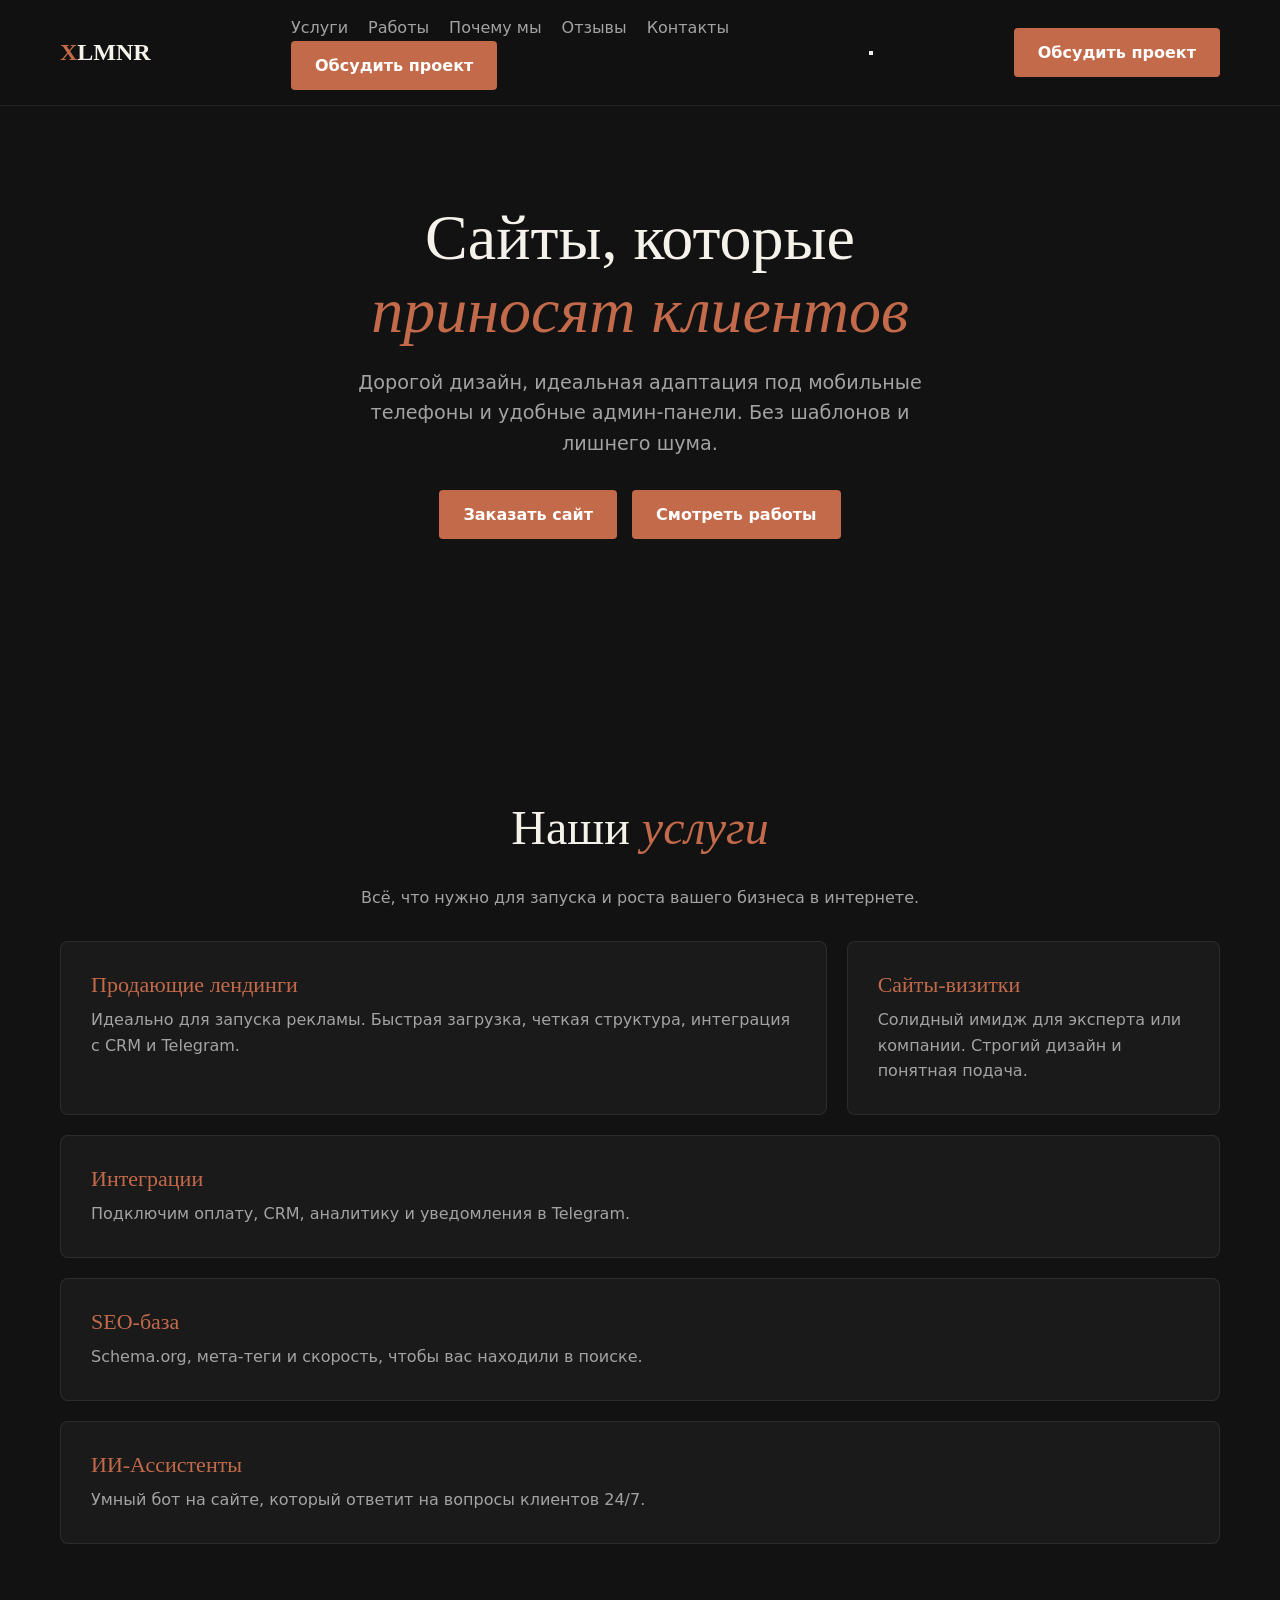
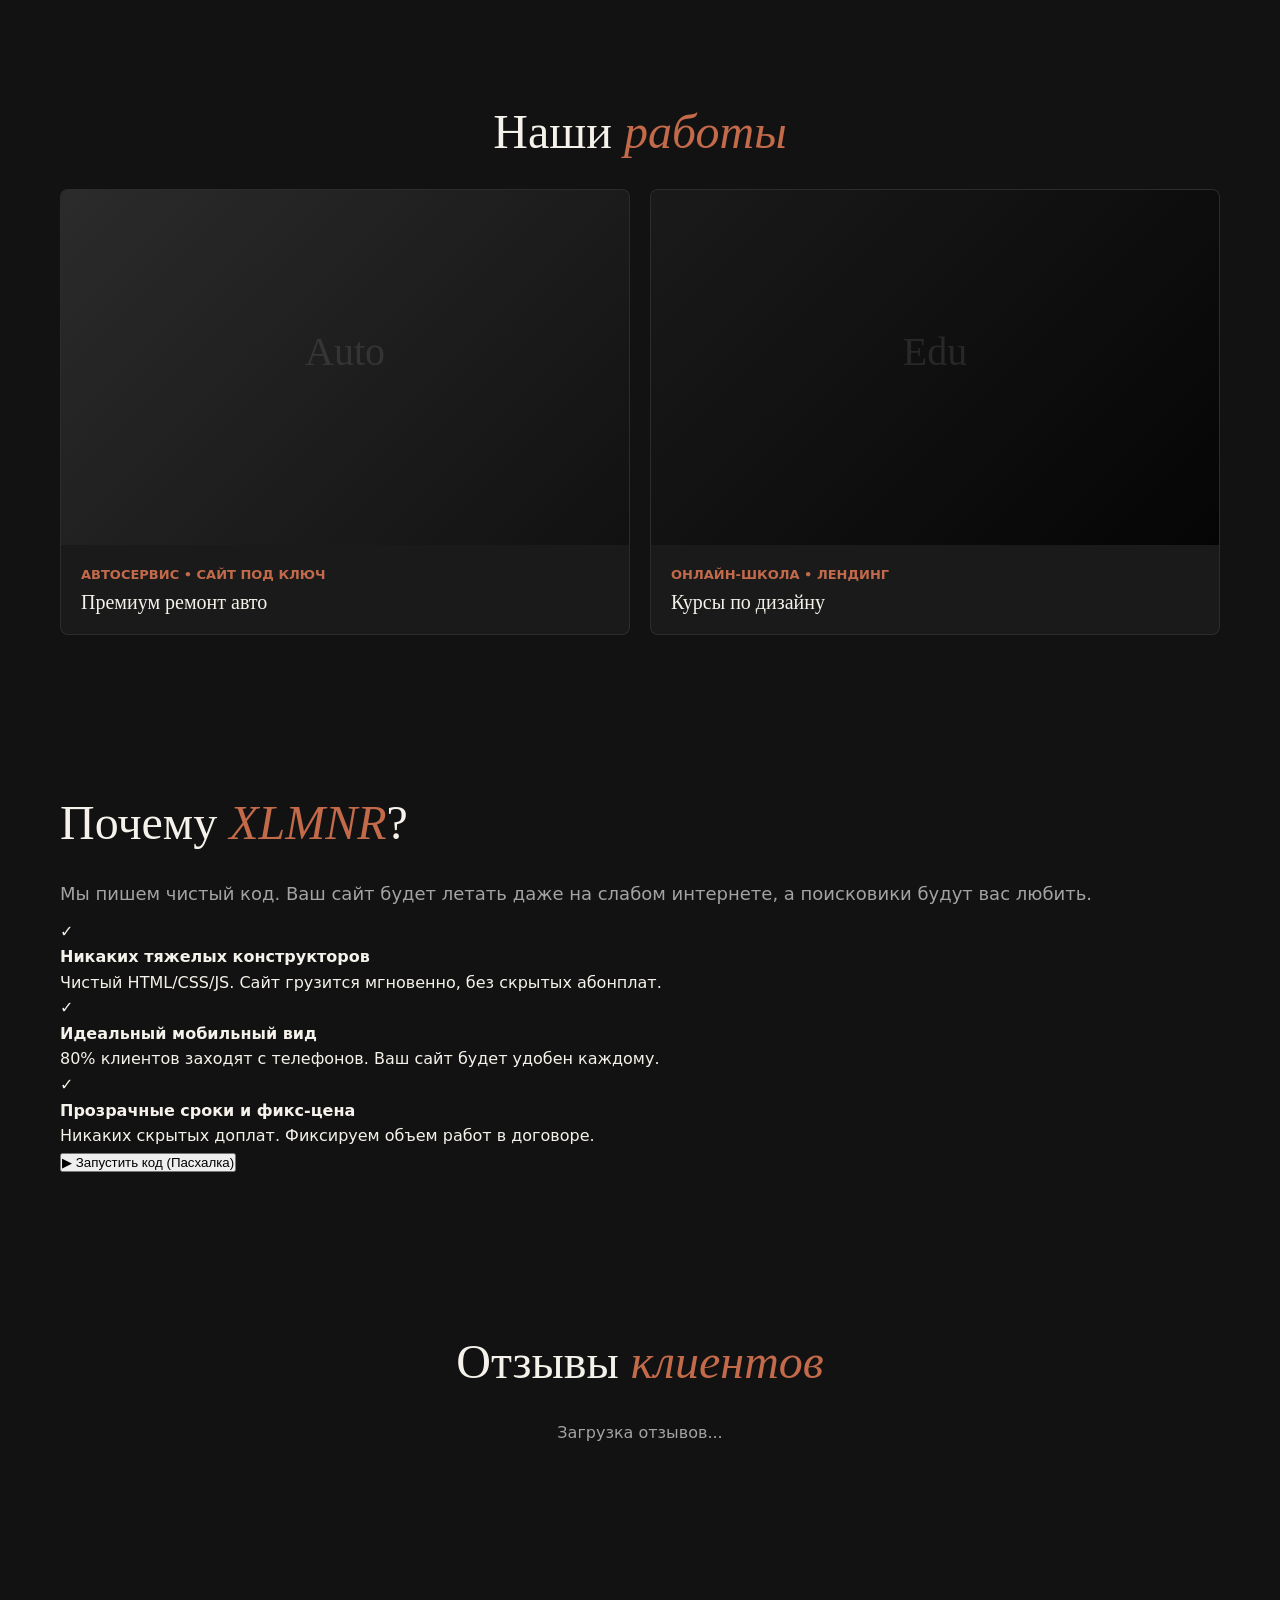
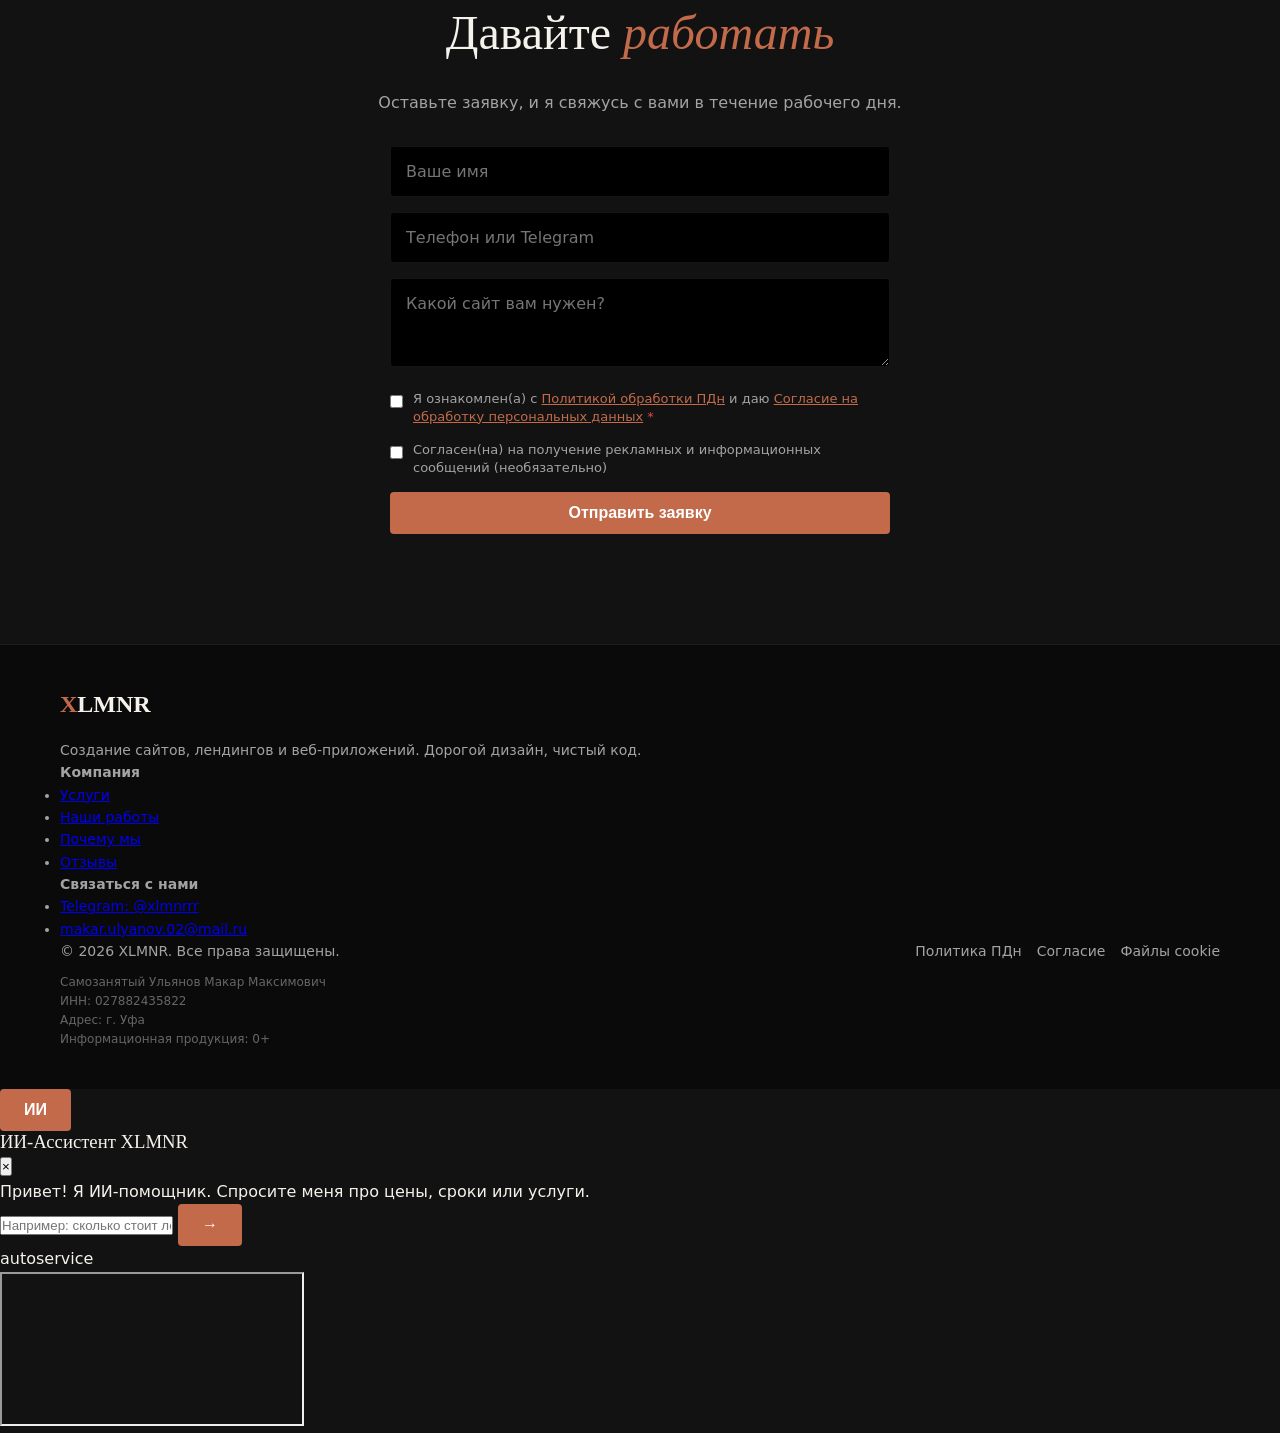
==== index.html @ 4bed979f "Update index.html" ====
<!DOCTYPE html>
<html lang="ru">
<head>
  <meta charset="UTF-8">
  <meta name="viewport" content="width=device-width, initial-scale=1.0, viewport-fit=cover">
  <meta name="theme-color" content="#121212">
  <meta name="description" content="XLMNR — создание сайтов и лендингов, которые приносят клиентов. Дорогой дизайн, быстрая загрузка.">
  <title>XLMNR | Сайты, которые приносят клиентов</title>
  <link rel="stylesheet" href="assets/css/styles.css">
</head>
<body>

<header class="header" id="mainHeader">
  <div class="container header-inner">
    <a href="#" class="logo" id="logoLink"><span>X</span>LMNR</a>
    <div class="nav-panel" id="siteNav">
      <nav class="nav">
        <a href="#services">Услуги</a>
        <a href="#portfolio">Работы</a>
        <a href="#benefits">Почему мы</a>
        <a href="#reviews">Отзывы</a>
        <a href="#contact">Контакты</a>
      </nav>
      <a href="#contact" class="btn nav-cta">Обсудить проект</a>
    </div>
    <button class="nav-toggle" id="navToggle" type="button" aria-label="Открыть меню" aria-expanded="false" aria-controls="siteNav">
      <span></span><span></span><span></span>
    </button>
    <a href="#contact" class="btn header-cta">Обсудить проект</a>
  </div>
</header>

<section class="hero code-bg-section" id="home">
  <div class="css-code-bg" aria-hidden="true"></div>
  <div class="container reveal">
    <h1>Сайты, которые <br><span style="color: var(--accent); font-style: italic;">приносят клиентов</span></h1>
    <p>Дорогой дизайн, идеальная адаптация под мобильные телефоны и удобные админ-панели. Без шаблонов и лишнего шума.</p>
    <div class="hero-actions">
      <a href="#contact" class="btn">Заказать сайт</a>
      <a href="#portfolio" class="btn btn-outline">Смотреть работы</a>
    </div>
  </div>
</section>

<section id="services">
  <div class="container">
    <h2 class="reveal">Наши <span>услуги</span></h2>
    <p class="section-subtitle reveal">Всё, что нужно для запуска и роста вашего бизнеса в интернете.</p>
    <div class="bento">
      <div class="bento-item wide reveal">
        <h3>Продающие лендинги</h3>
        <p>Идеально для запуска рекламы. Быстрая загрузка, четкая структура, интеграция с CRM и Telegram.</p>
      </div>
      <div class="bento-item narrow reveal">
        <h3>Сайты-визитки</h3>
        <p>Солидный имидж для эксперта или компании. Строгий дизайн и понятная подача.</p>
      </div>
      <div class="bento-item third reveal">
        <h3>Интеграции</h3>
        <p>Подключим оплату, CRM, аналитику и уведомления в Telegram.</p>
      </div>
      <div class="bento-item third reveal">
        <h3>SEO-база</h3>
        <p>Schema.org, мета-теги и скорость, чтобы вас находили в поиске.</p>
      </div>
      <div class="bento-item third reveal">
        <h3>ИИ-Ассистенты</h3>
        <p>Умный бот на сайте, который ответит на вопросы клиентов 24/7.</p>
      </div>
    </div>
  </div>
</section>

<section id="portfolio" class="code-bg-section">
  <div class="css-code-bg" aria-hidden="true"></div>
  <div class="container">
    <h2 class="reveal">Наши <span>работы</span></h2>
    <div class="portfolio-grid">
      <div class="portfolio-item reveal" onclick="openBrowser('autoservice/avtoazbuka.html', 'avtoservice')">
        <div class="portfolio-img" style="background: linear-gradient(135deg, #2b2b2b, #111);">
          <h2 style="color: rgba(255,255,255,0.1); font-size: 40px; font-family: var(--font-display);">Auto</h2>
        </div>
        <div class="portfolio-info">
          <p>Автосервис • Сайт под ключ</p>
          <h3>Премиум ремонт авто</h3>
        </div>
      </div>
      <div class="portfolio-item reveal" onclick="alert('Скоро здесь будет новый кейс')">
        <div class="portfolio-img" style="background: linear-gradient(135deg, #1a1a1a, #050505);">
           <h2 style="color: rgba(255,255,255,0.1); font-size: 40px; font-family: var(--font-display);">Edu</h2>
        </div>
        <div class="portfolio-info">
          <p>Онлайн-школа • Лендинг</p>
          <h3>Курсы по дизайну</h3>
        </div>
      </div>
    </div>
  </div>
</section>

<section id="benefits">
  <div class="container features-layout">
    <div class="reveal">
      <h2 style="text-align: left;">Почему <span>XLMNR</span>?</h2>
      <p style="color: var(--text-muted); font-size: 18px; margin-bottom: 10px;">
        Мы пишем чистый код. Ваш сайт будет летать даже на слабом интернете, а поисковики будут вас любить.
      </p>
      <div class="feature-list">
        <div class="feature-item reveal">
          <div class="feature-icon">✓</div>
          <div class="feature-text">
            <h4>Никаких тяжелых конструкторов</h4>
            <p>Чистый HTML/CSS/JS. Сайт грузится мгновенно, без скрытых абонплат.</p>
          </div>
        </div>
        <div class="feature-item reveal">
          <div class="feature-icon">✓</div>
          <div class="feature-text">
            <h4>Идеальный мобильный вид</h4>
            <p>80% клиентов заходят с телефонов. Ваш сайт будет удобен каждому.</p>
          </div>
        </div>
        <div class="feature-item reveal">
          <div class="feature-icon">✓</div>
          <div class="feature-text">
            <h4>Прозрачные сроки и фикс-цена</h4>
            <p>Никаких скрытых доплат. Фиксируем объем работ в договоре.</p>
          </div>
        </div>
      </div>
    </div>
    <div class="reveal">
      <div class="terminal-wrapper">
        <div class="terminal-header"><span></span><span></span><span></span></div>
        <div class="terminal-body" id="terminalBody"></div>
      </div>
      <button class="btn-run" id="btnRunCode">▶ Запустить код (Пасхалка)</button>
    </div>
  </div>
</section>

<section id="reviews" class="code-bg-section">
  <div class="css-code-bg" aria-hidden="true"></div>
  <div class="container">
    <h2 class="reveal">Отзывы <span>клиентов</span></h2>
    <div class="reviews-grid" id="reviewsContainer">
      <p style="text-align:center; width:100%; color:var(--text-muted);">Загрузка отзывов...</p>
    </div>
    <!-- Отзывы скрыты, так как нет сервера для их хранения по 152-ФЗ. Показываем заглушку -->
  </div>
</section>

<section id="contact">
  <div class="container">
    <h2 class="reveal">Давайте <span>работать</span></h2>
    <p class="section-subtitle reveal">Оставьте заявку, и я свяжусь с вами в течение рабочего дня.</p>
    <form class="contact-form reveal" id="contactForm">
      <div class="form-group"><input type="text" id="clientName" placeholder="Ваше имя" required maxlength="80"></div>
      <div class="form-group"><input type="tel" id="clientPhone" placeholder="Телефон или Telegram" required maxlength="40"></div>
      <div class="form-group"><textarea id="clientMessage" placeholder="Какой сайт вам нужен?" rows="3"></textarea></div>

      <input type="text" id="website" style="display:none" tabindex="-1" autocomplete="off">

      <div class="consent-group">
        <input type="checkbox" id="consentPd" required>
        <label for="consentPd">
          Я ознакомлен(а) с <a href="privacy/index.html" target="_blank" rel="noopener noreferrer">Политикой обработки ПДн</a> и даю <a href="consent/index.html" target="_blank" rel="noopener noreferrer">Согласие на обработку персональных данных</a> <span style="color:#ef4444">*</span>
        </label>
      </div>

      <div class="consent-group">
        <input type="checkbox" id="consentMarketing">
        <label for="consentMarketing">
          Согласен(на) на получение рекламных и информационных сообщений (необязательно)
        </label>
      </div>

      <button type="submit" class="btn" id="submitBtn" style="width: 100%;">Отправить заявку</button>
      <div id="formStatus" style="text-align: center; margin-top: 15px; font-weight: 600;"></div>
    </form>
  </div>
</section>

<footer class="footer">
  <div class="container">
    <div class="footer-grid">
      <div class="footer-col">
        <a href="#" class="logo" style="margin-bottom: 15px; display: inline-block;"><span>X</span>LMNR</a>
        <p>Создание сайтов, лендингов и веб-приложений. Дорогой дизайн, чистый код.</p>
      </div>
      <div class="footer-col">
        <h4>Компания</h4>
        <ul class="footer-links">
          <li><a href="#services">Услуги</a></li>
          <li><a href="#portfolio">Наши работы</a></li>
          <li><a href="#benefits">Почему мы</a></li>
          <li><a href="#reviews">Отзывы</a></li>
        </ul>
      </div>
      <div class="footer-col">
        <h4>Связаться с нами</h4>
        <ul class="footer-links">
          <li><a href="https://t.me/xlmnrrr" target="_blank" rel="noopener noreferrer">Telegram: @xlmnrrr</a></li>
          <li><a href="mailto:makar.ulyanov.02@mail.ru">makar.ulyanov.02@mail.ru</a></li>
        </ul>
      </div>
    </div>

    <div class="footer-bottom">
      <div class="footer-bottom-left">
        <p>© 2026 XLMNR. Все права защищены.</p>
        <div class="footer-requisites">
          Самозанятый Ульянов Макар Максимович<br>
          ИНН: 027882435822<br>
          Адрес: г. Уфа<br>
          Информационная продукция: 0+
        </div>
      </div>
      <div class="footer-bottom-center">
        <a href="privacy/index.html" target="_blank" rel="noopener noreferrer">Политика ПДн</a>
        <a href="consent/index.html" target="_blank" rel="noopener noreferrer">Согласие</a>
        <a href="cookie/index.html" target="_blank" rel="noopener noreferrer">Файлы cookie</a>
      </div>
    </div>
  </div>
</footer>

<button class="btn ai-fab" type="button" id="aiFab" aria-label="Открыть ИИ-ассистента">ИИ</button>

<div class="ai-modal" id="aiModal">
  <div class="ai-window">
    <div class="ai-header">
      <h3>ИИ-Ассистент XLMNR</h3>
      <button class="ai-close" onclick="document.getElementById('aiModal').classList.remove('open')">×</button>
    </div>
    <div class="ai-chat" id="aiChat">
      <div class="msg bot">Привет! Я ИИ-помощник. Спросите меня про цены, сроки или услуги.</div>
    </div>
    <div class="ai-input-area">
      <input type="text" id="aiInput" placeholder="Например: сколько стоит лендинг?" onkeypress="if(event.key === 'Enter') sendAiMessage()">
      <button class="btn" onclick="sendAiMessage()">→</button>
    </div>
  </div>
</div>

<div class="modal-overlay" id="browserModal">
  <div class="browser-window">
    <div class="browser-header">
      <div class="browser-dots">
        <span onclick="closeBrowser()"></span>
        <span></span>
        <span></span>
      </div>
      <div class="browser-address" id="browserUrl">autoservice</div>
    </div>
    <div class="browser-body">
      <iframe class="browser-iframe" id="browserIframe" title="Демонстрация сайта" src="about:blank"></iframe>
    </div>
  </div>
</div>

<script src="assets/js/app.js"></script>
</body>
</html>
---- assets/css/styles.css ----
/* ============================================
   XLMNR — стили сайта
   ============================================ */
:root {
  --bg: #121212;
  --surface: #1a1a1a;
  --text: #f5f2eb;
  --text-muted: #a3a3a3;
  --accent: #c26a4a;
  --border: rgba(255,255,255,0.08);
  --font-body: system-ui, -apple-system, "Segoe UI", Roboto, sans-serif;
  --font-display: Georgia, "Times New Roman", serif;
}
* { margin: 0; padding: 0; box-sizing: border-box; }
html { scroll-behavior: smooth; }
body { font-family: var(--font-body); background: var(--bg); color: var(--text); line-height: 1.6; }
img { max-width: 100%; height: auto; }
h1, h2, h3 { font-family: var(--font-display); font-weight: 400; line-height: 1.15; }
h1 { font-size: clamp(2rem, 6vw, 4rem); margin-bottom: 20px; }
h2 { font-size: clamp(1.7rem, 5vw, 3rem); margin-bottom: 30px; text-align: center; }
h2 span { font-style: italic; color: var(--accent); }
.container { width: 100%; max-width: 1200px; margin: 0 auto; padding: 0 20px; }
section { padding: 80px 0; }

/* ШАПКА */
.header { position: fixed; top: 0; left: 0; width: 100%; z-index: 100; background: rgba(18, 18, 18, 0.95); border-bottom: 1px solid var(--border); padding: 15px 0; }
.header-inner { display: flex; align-items: center; justify-content: space-between; }
.logo { font-family: var(--font-display); font-size: 24px; font-weight: 700; color: var(--text); text-decoration: none; }
.logo span { color: var(--accent); }
.nav { display: flex; gap: 20px; }
.nav a { color: var(--text-muted); text-decoration: none; }
.nav a:hover { color: var(--text); }
.btn { display: inline-flex; align-items: center; justify-content: center; background: var(--accent); color: #fff; padding: 12px 24px; border-radius: 4px; font-size: 16px; font-weight: 600; text-decoration: none; border: none; cursor: pointer; transition: background 0.3s; }
.btn:hover { background: #a65539; }

/* ГЛАВНЫЙ ЭКРАН */
.hero { min-height: 80vh; display: flex; align-items: center; text-align: center; padding-top: 100px; }
.hero p { font-size: 1.2rem; color: var(--text-muted); margin-bottom: 30px; max-width: 600px; margin-inline: auto; }
.hero-actions { display: flex; gap: 15px; justify-content: center; }

/* УСЛУГИ */
.bento { display: grid; grid-template-columns: repeat(12, 1fr); gap: 20px; }
.bento-item { background: var(--surface); padding: 30px; border-radius: 8px; border: 1px solid var(--border); grid-column: span 12; }
.bento-item h3 { font-size: 22px; margin-bottom: 10px; color: var(--accent); }
.bento-item p { color: var(--text-muted); }
@media (min-width: 768px) { .bento-item.wide { grid-column: span 8; } .bento-item.narrow { grid-column: span 4; } }

/* ПОРТФОЛИО */
.portfolio-grid { display: grid; grid-template-columns: repeat(auto-fit, minmax(280px, 1fr)); gap: 20px; }
.portfolio-item { display: block; text-decoration: none; color: inherit; border-radius: 8px; overflow: hidden; border: 1px solid var(--border); background: var(--surface); transition: transform 0.3s; }
.portfolio-item:hover { transform: translateY(-5px); }
.portfolio-img { aspect-ratio: 16/10; display: flex; align-items: center; justify-content: center; }
.portfolio-info { padding: 20px; }
.portfolio-info p { color: var(--accent); font-size: 13px; font-weight: 600; text-transform: uppercase; margin-bottom: 5px; }
.portfolio-info h3 { font-size: 20px; }

/* ФОРМА */
.section-subtitle { text-align: center; color: var(--text-muted); margin-bottom: 30px; }
.contact-form { max-width: 500px; margin: 0 auto; display: flex; flex-direction: column; gap: 15px; }
.form-group input, .form-group textarea { width: 100%; padding: 15px; background: #000; border: 1px solid var(--border); border-radius: 4px; color: var(--text); font-family: inherit; font-size: 16px; }
.form-group input:focus, .form-group textarea:focus { outline: none; border-color: var(--accent); }
.consent-group { display: flex; gap: 10px; align-items: flex-start; }
.consent-group input { margin-top: 5px; }
.consent-group label { font-size: 13px; color: var(--text-muted); line-height: 1.4; }
.consent-group a { color: var(--accent); }

/* ПОДВАЛ */
.footer { padding: 40px 0; background: #0a0a0a; color: var(--text-muted); font-size: 14px; border-top: 1px solid var(--border); }
.footer-bottom { display: flex; flex-direction: column; gap: 20px; text-align: center; }
@media (min-width: 768px) { .footer-bottom { flex-direction: row; justify-content: space-between; text-align: left; } }
.footer-requisites { font-size: 12px; color: #666; margin-top: 10px; }
.footer-bottom-center { display: flex; gap: 15px; justify-content: center; }
.footer-bottom-center a { color: var(--text-muted); text-decoration: none; }
.footer-bottom-center a:hover { color: var(--accent); }

/* ЮРИДИЧЕСКИЕ СТРАНИЦЫ */
.legal { max-width: 800px; margin: 100px auto; padding: 0 20px; }
.legal h1 { font-size: 28px; margin-bottom: 20px; }
.legal h2 { font-size: 20px; margin: 30px 0 10px; text-align: left; }
.legal p, .legal li { color: #d0d0d0; margin-bottom: 10px; }
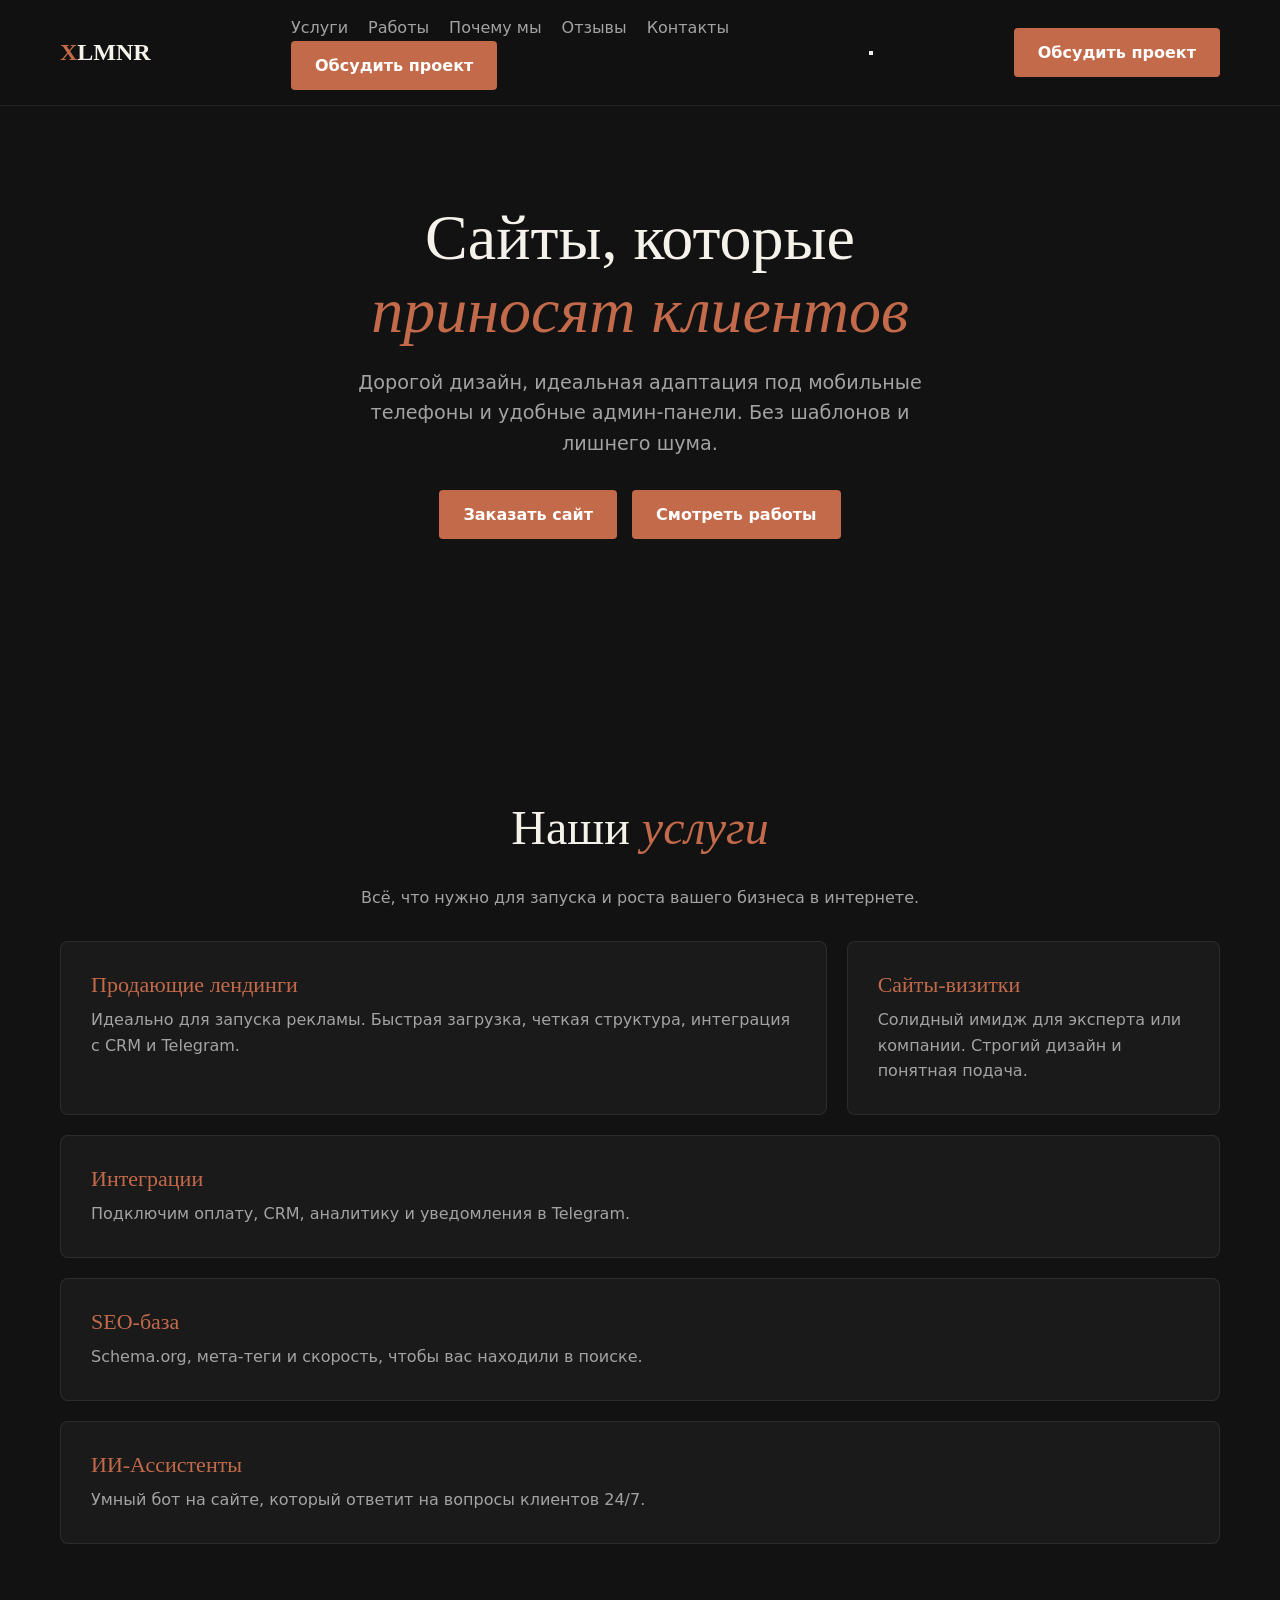
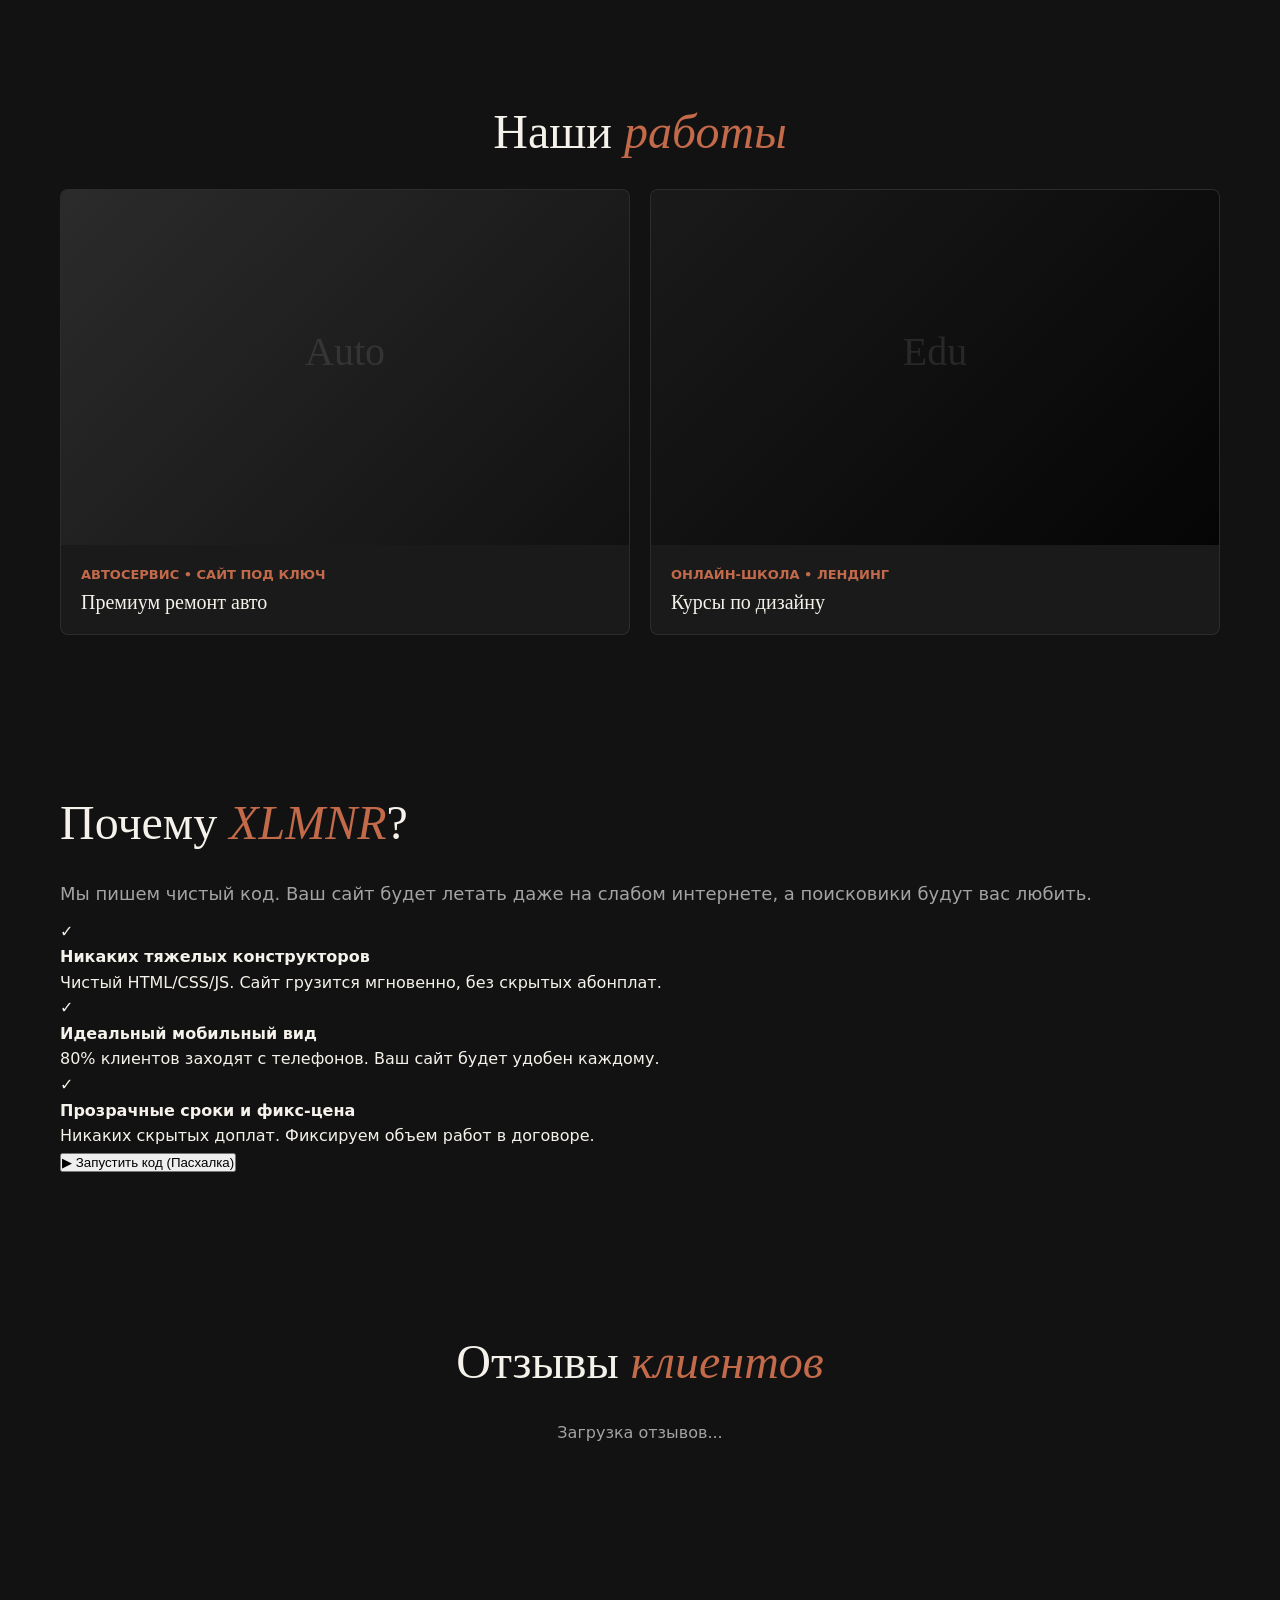
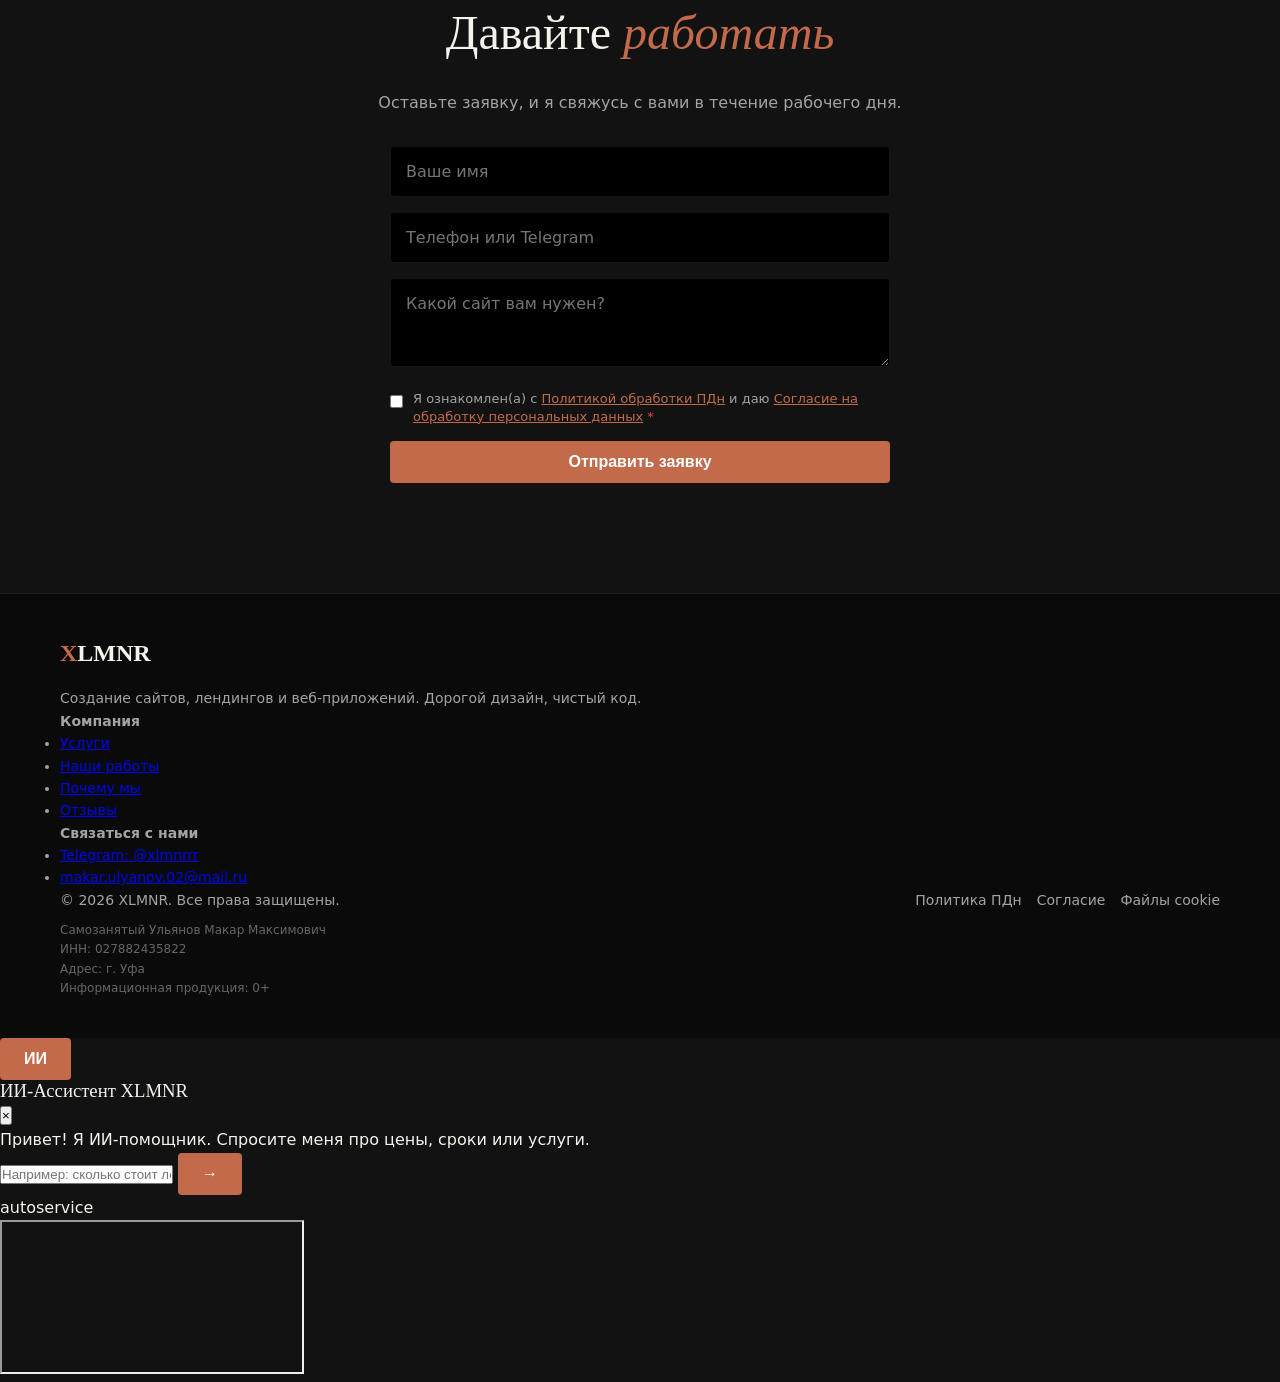
==== commit 0bc64014: "Update index.html" ====
--- a/index.html
+++ b/index.html
@@ -146,7 +146,6 @@
     <div class="reviews-grid" id="reviewsContainer">
       <p style="text-align:center; width:100%; color:var(--text-muted);">Загрузка отзывов...</p>
     </div>
-    <!-- Отзывы скрыты, так как нет сервера для их хранения по 152-ФЗ. Показываем заглушку -->
   </div>
 </section>
 
@@ -158,23 +157,13 @@
       <div class="form-group"><input type="text" id="clientName" placeholder="Ваше имя" required maxlength="80"></div>
       <div class="form-group"><input type="tel" id="clientPhone" placeholder="Телефон или Telegram" required maxlength="40"></div>
       <div class="form-group"><textarea id="clientMessage" placeholder="Какой сайт вам нужен?" rows="3"></textarea></div>
-
       <input type="text" id="website" style="display:none" tabindex="-1" autocomplete="off">
-
       <div class="consent-group">
         <input type="checkbox" id="consentPd" required>
         <label for="consentPd">
           Я ознакомлен(а) с <a href="privacy/index.html" target="_blank" rel="noopener noreferrer">Политикой обработки ПДн</a> и даю <a href="consent/index.html" target="_blank" rel="noopener noreferrer">Согласие на обработку персональных данных</a> <span style="color:#ef4444">*</span>
         </label>
       </div>
-
-      <div class="consent-group">
-        <input type="checkbox" id="consentMarketing">
-        <label for="consentMarketing">
-          Согласен(на) на получение рекламных и информационных сообщений (необязательно)
-        </label>
-      </div>
-
       <button type="submit" class="btn" id="submitBtn" style="width: 100%;">Отправить заявку</button>
       <div id="formStatus" style="text-align: center; margin-top: 15px; font-weight: 600;"></div>
     </form>
@@ -205,7 +194,6 @@
         </ul>
       </div>
     </div>
-
     <div class="footer-bottom">
       <div class="footer-bottom-left">
         <p>© 2026 XLMNR. Все права защищены.</p>
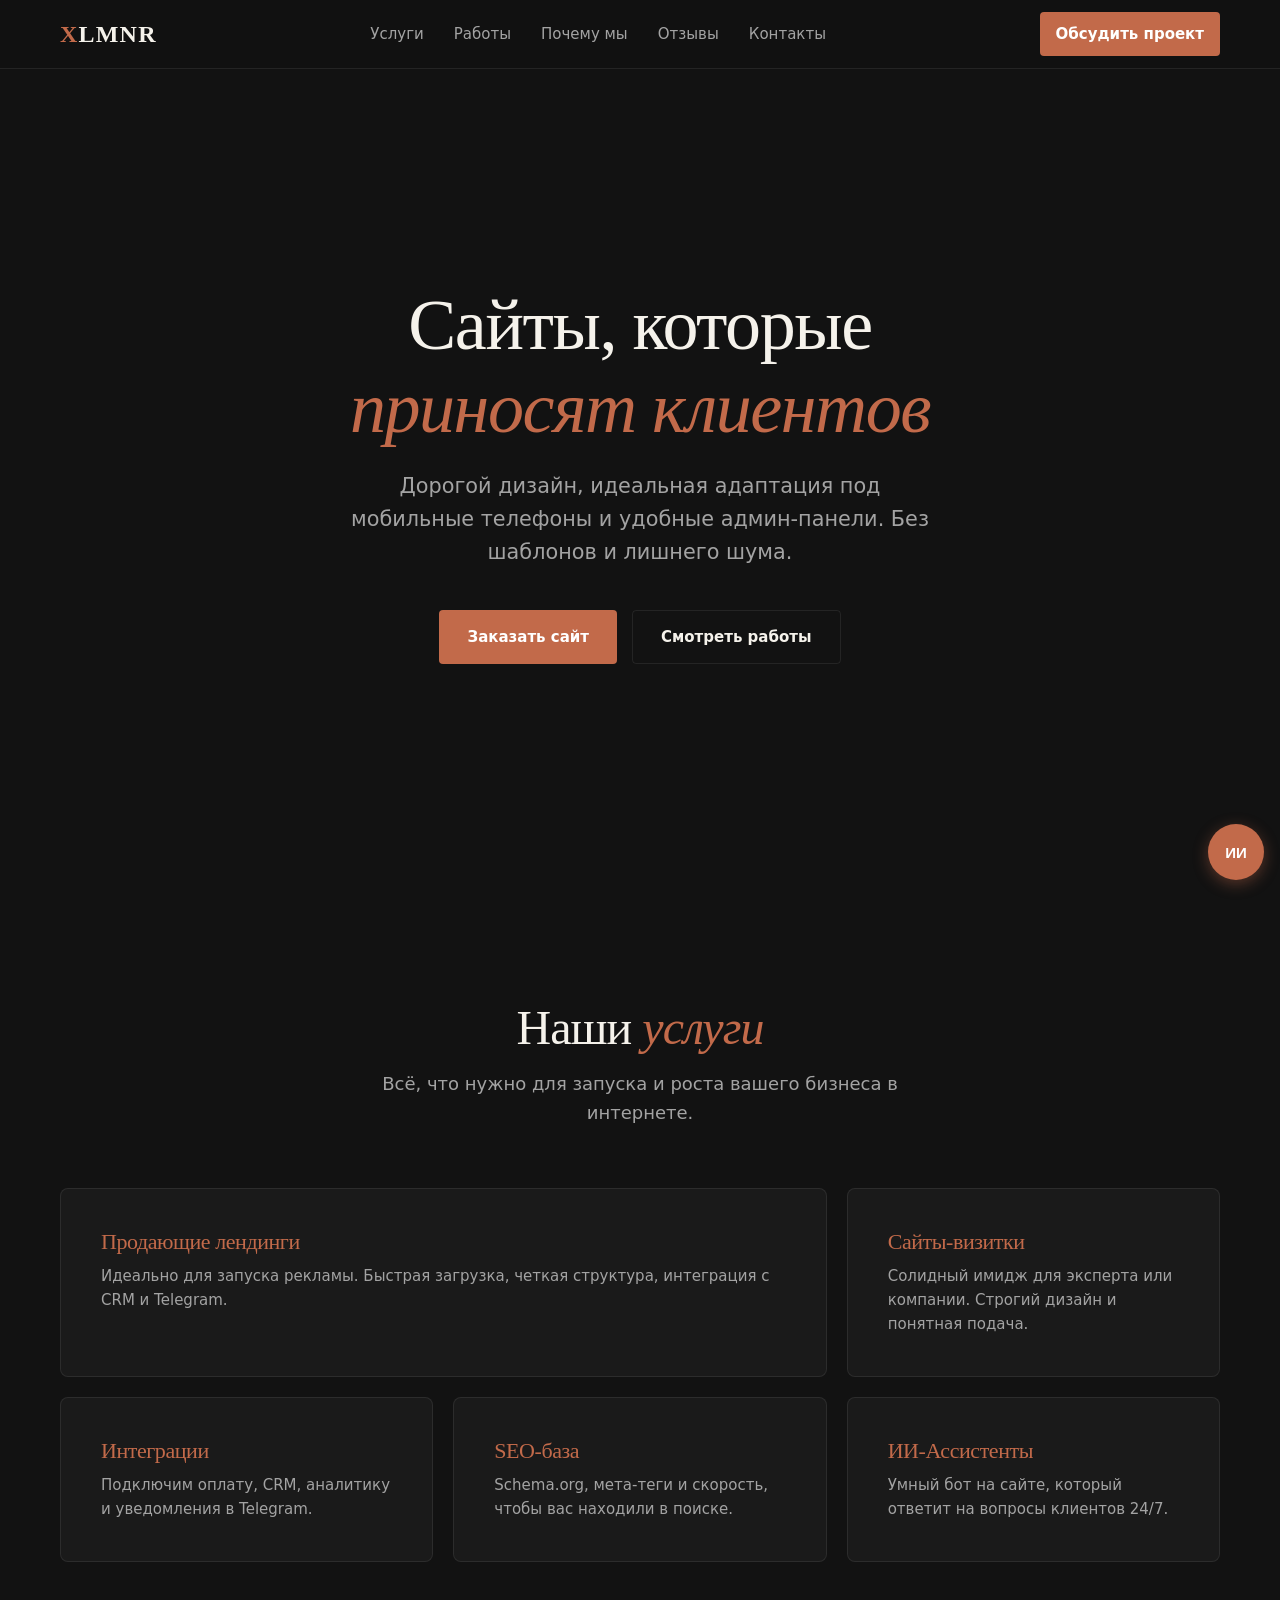
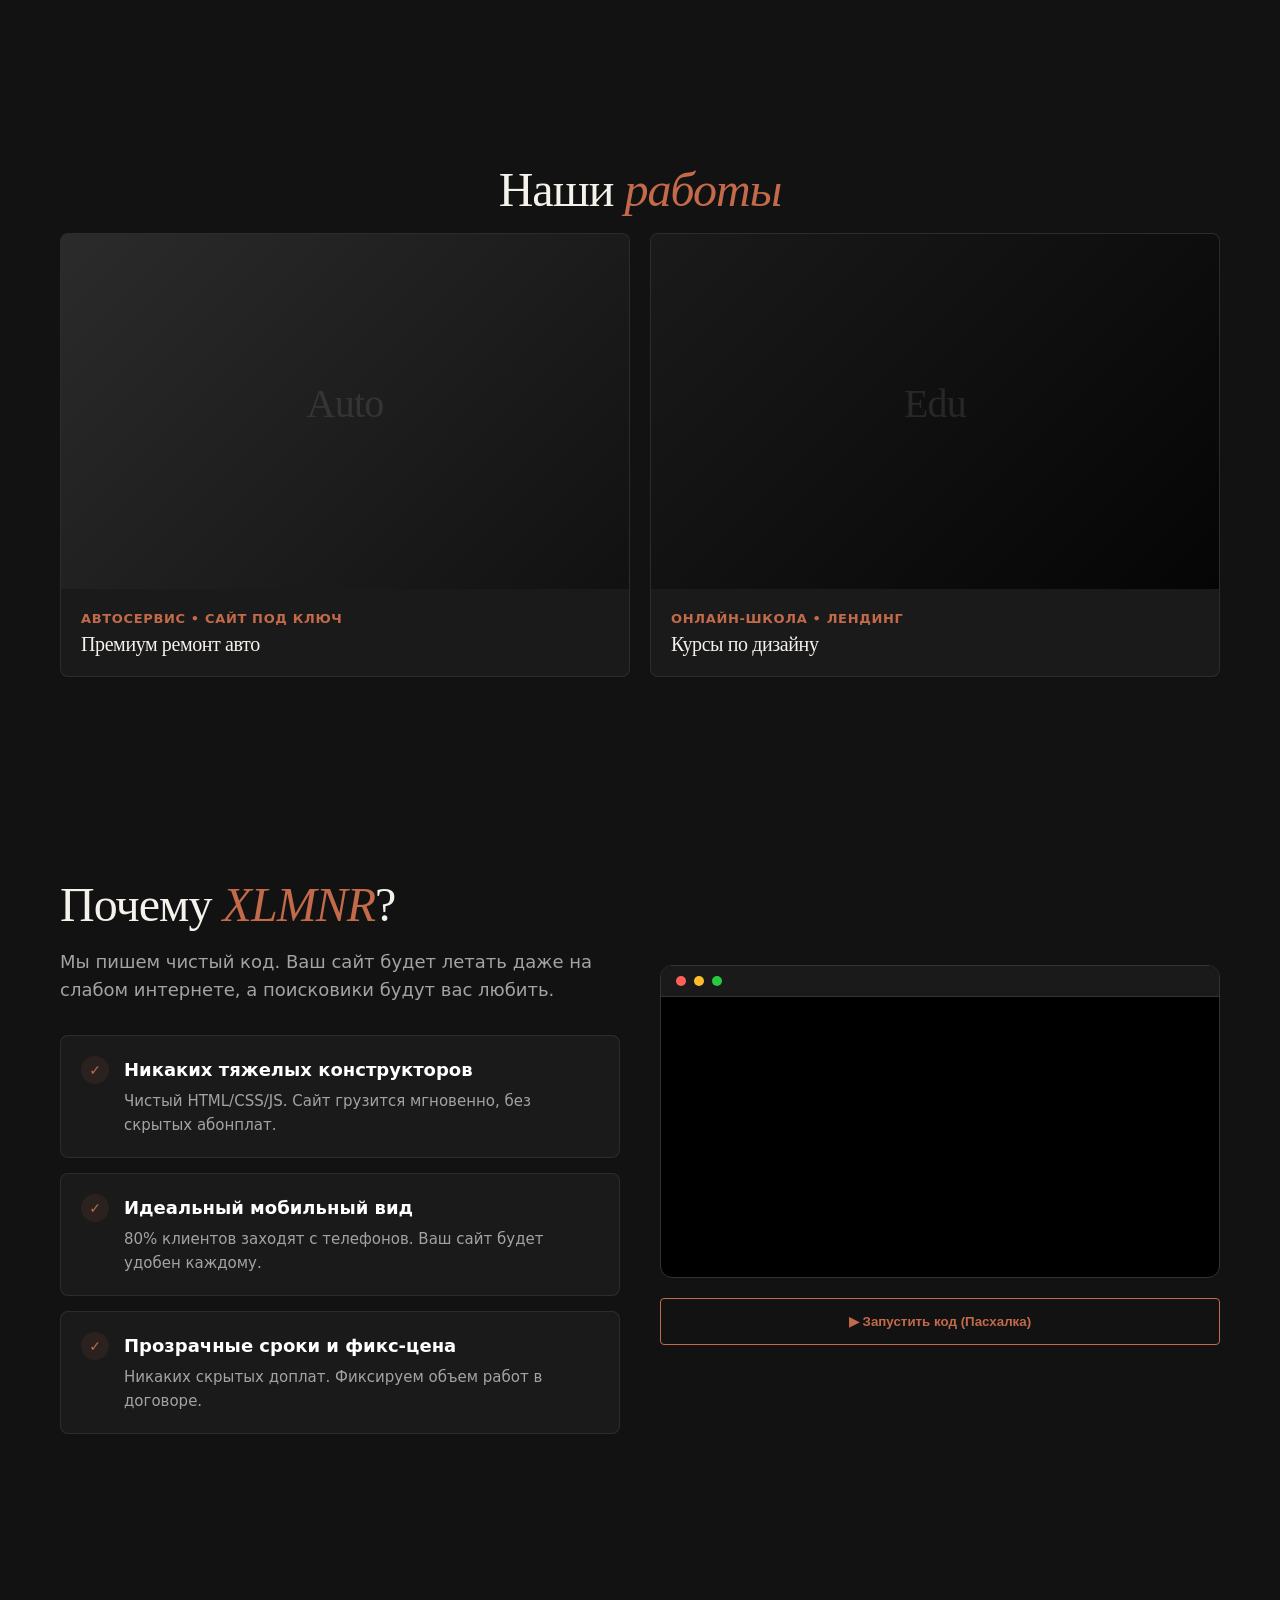
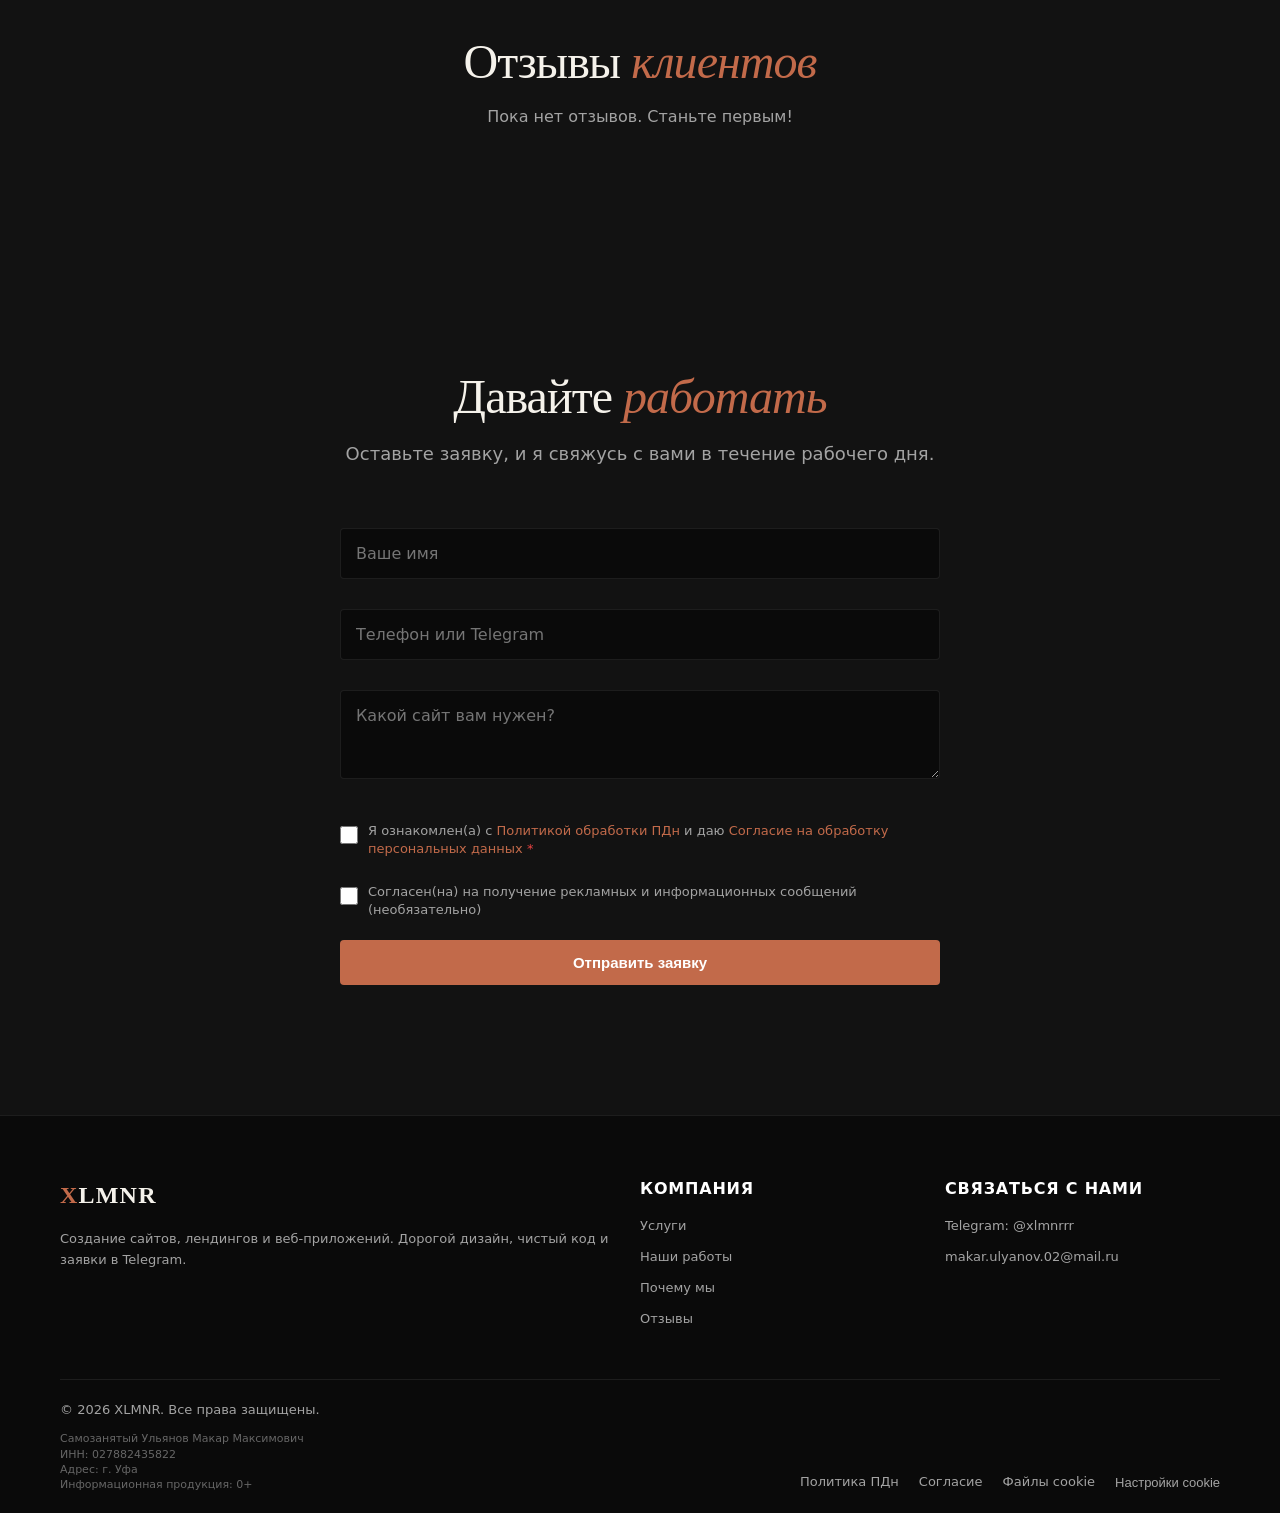
==== commit aa391e08: "Update index.html" ====
--- a/index.html
+++ b/index.html
@@ -6,9 +6,235 @@
   <meta name="theme-color" content="#121212">
   <meta name="description" content="XLMNR — создание сайтов и лендингов, которые приносят клиентов. Дорогой дизайн, быстрая загрузка.">
   <title>XLMNR | Сайты, которые приносят клиентов</title>
-  <link rel="stylesheet" href="assets/css/styles.css">
+
+  <style>
+    /* ================= БАЗА ================= */
+    :root {
+      --bg: #121212;
+      --surface: #1a1a1a;
+      --text: #f5f2eb;
+      --text-muted: #a3a3a3;
+      --accent: #c26a4a;
+      --border: rgba(255,255,255,0.08);
+      --font-body: system-ui, -apple-system, "Segoe UI", Roboto, sans-serif;
+      --font-display: Georgia, "Times New Roman", serif;
+    }
+    * { margin: 0; padding: 0; box-sizing: border-box; -webkit-tap-highlight-color: transparent; }
+    html { scroll-behavior: smooth; }
+    body { font-family: var(--font-body); background: #121212; color: var(--text); line-height: 1.6; overflow-x: clip; }
+    img, svg, video { max-width: 100%; height: auto; }
+    :focus-visible { outline: 2px solid var(--accent); outline-offset: 3px; }
+    @media (prefers-reduced-motion: reduce) { html { scroll-behavior: auto; } *, *::before, *::after { animation: none !important; transition: none !important; } }
+
+    h1, h2, h3 { font-family: var(--font-display); font-weight: 400; line-height: 1.15; letter-spacing: -0.02em; }
+    h1 { font-size: clamp(1.85rem, 7vw, 4.5rem); margin-bottom: 20px; text-wrap: balance; }
+    h2 { font-size: clamp(1.7rem, 5vw, 3rem); margin-bottom: 15px; text-align: center; text-wrap: balance; }
+    h2 span { font-style: italic; color: var(--accent); }
+    .container { width: 100%; max-width: 1200px; margin: 0 auto; padding: 0 20px; position: relative; z-index: 3; }
+    section { padding: clamp(56px, 8vw, 100px) 0; position: relative; scroll-margin-top: 88px; }
+    .section-subtitle { text-align: center; color: var(--text-muted); max-width: 600px; margin: 0 auto 60px; font-size: 18px; }
+
+    /* ================= ФОН ================= */
+    .code-bg-section { position: relative; overflow: hidden; }
+    .css-code-bg { position: absolute; inset: 0; overflow: hidden; pointer-events: none; z-index: 1; font-family: 'Courier New', monospace; font-size: 14px; line-height: 1.6; mask-image: linear-gradient(to bottom, transparent 0%, black 15%, black 85%, transparent 100%); -webkit-mask-image: linear-gradient(to bottom, transparent 0%, black 15%, black 85%, transparent 100%); opacity: 0.35; }
+    .code-column-wrapper { position: absolute; top: 0; height: 100%; overflow: hidden; opacity: 0; transform: translate3d(0, 24px, 0); }
+    .code-bg-section.is-visible .code-column-wrapper { animation: softAppear 3s cubic-bezier(0.2, 0.8, 0.2, 1) forwards; }
+    @keyframes softAppear { 0% { opacity: 0; transform: translateY(60px); } 100% { opacity: 1; transform: translateY(0); } }
+    .code-column { display: block; color: rgba(194, 106, 74, 0.78); font-size: 13px; line-height: 1.85; }
+    .code-line { display: block; overflow: hidden; white-space: nowrap; transform: scaleX(0); transform-origin: left center; animation: typeLine 1.05s steps(7, end) infinite alternate; }
+    @keyframes typeLine { from { transform: scaleX(0); } to { transform: scaleX(1); } }
+
+    /* ================= ШАПКА ================= */
+    .header { position: fixed; top: 0; left: 0; width: 100%; z-index: 1000; background: rgba(18, 18, 18, 0.96); border-bottom: 1px solid var(--border); transform: translateY(-100%); transition: transform 0.4s ease-out; padding-top: env(safe-area-inset-top); }
+    .header.show { transform: translateY(0); }
+    .header-inner { display: flex; align-items: center; justify-content: space-between; height: 68px; gap: 12px; position: relative; }
+    .nav-toggle { display: none; width: 44px; height: 44px; border: 1px solid var(--border); background: transparent; border-radius: 6px; cursor: pointer; flex-direction: column; justify-content: center; align-items: center; gap: 5px; padding: 0; }
+    .nav-toggle span { display: block; width: 18px; height: 2px; background: var(--text); border-radius: 2px; }
+    .logo { font-family: var(--font-display); font-size: 24px; font-weight: 700; color: var(--text); text-decoration: none; letter-spacing: 0.05em; }
+    .logo span { color: var(--accent); }
+    .nav { display: flex; gap: 30px; }
+    .nav a { color: var(--text-muted); text-decoration: none; font-size: 15px; font-weight: 500; transition: color 0.3s; }
+    .nav a:hover { color: var(--text); }
+    .btn { display: inline-flex; align-items: center; justify-content: center; background: var(--accent); color: #fff; padding: 14px 28px; border-radius: 4px; font-size: 15px; font-weight: 600; text-decoration: none; border: none; cursor: pointer; transition: background-color 0.3s, transform 0.3s; white-space: nowrap; min-height: 44px; }
+    .header-cta { padding: 10px 16px; }
+    .nav-cta { display: none; }
+    .btn:hover { background: #a65539; transform: translateY(-2px); }
+    .btn-outline { background: transparent; color: var(--text); border: 1px solid var(--border); }
+    .btn-outline:hover { background: var(--surface); border-color: var(--text-muted); }
+
+    /* ================= ГЛАВНЫЙ ЭКРАН ================= */
+    .hero { min-height: 100svh; display: flex; align-items: center; padding-top: 88px; padding-bottom: 40px; text-align: center; }
+    .hero p { font-size: clamp(1.1rem, 2vw, 1.3rem); color: var(--text-muted); margin-bottom: 40px; max-width: 600px; margin-inline: auto; }
+    .hero-actions { display: flex; gap: 15px; justify-content: center; flex-wrap: wrap; }
+
+    /* ================= АНИМАЦИИ БЛОКОВ ================= */
+    .reveal { opacity: 0; transform: translateY(30px); transition: opacity 0.8s ease-out, transform 0.8s ease-out; }
+    .reveal.in { opacity: 1; transform: translateY(0); }
+
+    /* ================= УСЛУГИ ================= */
+    .bento { display: grid; grid-template-columns: repeat(12, 1fr); gap: 20px; }
+    .bento-item { background: #1a1a1a; padding: 40px; border-radius: 8px; border: 1px solid var(--border); grid-column: span 12; transition: border-color 0.3s, transform 0.3s; }
+    .bento-item:hover { border-color: rgba(194, 106, 74, 0.4); transform: translateY(-4px); }
+    .bento-item h3 { font-size: 22px; margin-bottom: 10px; color: var(--accent); }
+    .bento-item p { color: var(--text-muted); font-size: 15px; }
+    @media (min-width: 768px) {
+      .bento-item.wide { grid-column: span 8; }
+      .bento-item.narrow { grid-column: span 4; }
+      .bento-item.third { grid-column: span 4; }
+    }
+
+    /* ================= ПОРТФОЛИО ================= */
+    .portfolio-grid { display: grid; grid-template-columns: repeat(auto-fit, minmax(min(100%, 260px), 1fr)); gap: 20px; }
+    .portfolio-item { border-radius: 8px; overflow: hidden; border: 1px solid var(--border); background: #1a1a1a; cursor: pointer; transition: border-color 0.3s, transform 0.3s; }
+    .portfolio-item:hover { border-color: var(--accent); transform: translateY(-5px); }
+    .portfolio-img { width: 100%; aspect-ratio: 16/10; background: #222; display: flex; align-items: center; justify-content: center; position: relative; overflow: hidden; }
+    .portfolio-info { padding: 20px; }
+    .portfolio-info p { color: var(--accent); font-size: 13px; font-weight: 600; text-transform: uppercase; letter-spacing: 0.05em; margin-bottom: 4px; }
+    .portfolio-info h3 { font-size: 20px; }
+
+    /* ================= ПОЧЕМУ МЫ ================= */
+    .features-layout { display: grid; grid-template-columns: 1fr; gap: 40px; align-items: center; }
+    @media (min-width: 900px) { .features-layout { grid-template-columns: 1fr 1fr; } }
+    .feature-list { display: flex; flex-direction: column; gap: 15px; margin-top: 30px; }
+    .feature-item { display: flex; gap: 15px; align-items: flex-start; background: #1a1a1a; padding: 20px; border-radius: 8px; border: 1px solid var(--border); transition: border-color 0.3s, transform 0.3s; }
+    .feature-item:hover { border-color: rgba(194, 106, 74, 0.4); transform: translateX(5px); }
+    .feature-icon { width: 28px; height: 28px; background: rgba(194, 106, 74, 0.1); color: var(--accent); border-radius: 50%; display: flex; align-items: center; justify-content: center; font-weight: bold; font-size: 14px; flex-shrink: 0; }
+    .feature-text h4 { font-size: 18px; margin-bottom: 4px; color: #fff; }
+    .feature-text p { color: var(--text-muted); font-size: 15px; margin: 0; }
+    .terminal-wrapper { background: #000; border-radius: 12px; border: 1px solid #333; overflow: hidden; font-family: 'Courier New', monospace; }
+    .terminal-header { background: #1a1a1a; padding: 10px 15px; display: flex; gap: 8px; border-bottom: 1px solid #333; }
+    .terminal-header span { width: 10px; height: 10px; border-radius: 50%; }
+    .terminal-header span:nth-child(1) { background: #ff5f56; }
+    .terminal-header span:nth-child(2) { background: #ffbd2e; }
+    .terminal-header span:nth-child(3) { background: #27c93f; }
+    .terminal-body { padding: 20px; height: 280px; overflow-y: auto; font-size: 14px; color: #ccc; line-height: 1.6; white-space: pre-wrap; }
+    .terminal-body .t-accent { color: var(--accent); }
+    .terminal-body .t-white { color: #fff; font-weight: bold; }
+    .terminal-body .t-dim { color: #888; }
+    .btn-run { width: 100%; margin-top: 20px; background: transparent; border: 1px solid var(--accent); color: var(--accent); padding: 15px; border-radius: 4px; font-weight: bold; cursor: pointer; transition: 0.3s; }
+    .btn-run:hover { background: var(--accent); color: #fff; }
+
+    /* ================= ОТЗЫВЫ И ФОРМЫ ================= */
+    .reviews-grid { display: grid; grid-template-columns: repeat(auto-fit, minmax(min(100%, 260px), 1fr)); gap: 20px; margin-bottom: 40px; }
+    .review-card { background: #1a1a1a; border: 1px solid var(--border); border-radius: 8px; padding: 30px; }
+    .review-header { display: flex; align-items: center; gap: 15px; margin-bottom: 15px; }
+    .review-avatar { width: 45px; height: 45px; background: var(--accent); border-radius: 50%; display: flex; align-items: center; justify-content: center; font-weight: 800; color: #fff; font-size: 18px; }
+    .review-author { font-weight: 700; font-size: 16px; color: #fff; }
+    .review-date { font-size: 12px; color: var(--text-muted); }
+    .review-text { color: #ddd; font-size: 15px; line-height: 1.5; }
+    .add-review-form { max-width: 600px; margin: 0 auto; background: #1a1a1a; padding: 30px; border-radius: 8px; border: 1px solid var(--border); }
+    .form-group { margin-bottom: 15px; }
+    .form-group input, .form-group textarea { width: 100%; padding: 15px; background: rgba(0,0,0,0.4); border: 1px solid var(--border); border-radius: 4px; color: var(--text); font-family: inherit; font-size: 16px; }
+    .form-group input:focus, .form-group textarea:focus { outline: none; border-color: var(--accent); }
+    .contact-form { max-width: 600px; margin: 0 auto; display: flex; flex-direction: column; gap: 15px; }
+
+    /* Юридические чекбоксы */
+    .consent-group { display: flex; gap: 10px; align-items: flex-start; margin: 5px 0; }
+    .consent-group input[type="checkbox"] { width: 18px; height: 18px; margin-top: 4px; cursor: pointer; accent-color: var(--accent); flex-shrink: 0; }
+    .consent-group label { font-size: 13px; color: var(--text-muted); line-height: 1.4; cursor: pointer; }
+    .consent-group label a { color: var(--accent); text-decoration: none; }
+    .consent-group label a:hover { text-decoration: underline; }
+
+    /* ================= ИИ-ЧАТ ================= */
+    .ai-modal { position: fixed; inset: 0; background: rgba(0,0,0,0.9); z-index: 2000; display: flex; align-items: center; justify-content: center; opacity: 0; pointer-events: none; transition: 0.3s; }
+    .ai-modal.open { opacity: 1; pointer-events: auto; }
+    .ai-window { background: var(--bg); width: 100%; max-width: 500px; border-radius: 12px; border: 1px solid var(--border); display: flex; flex-direction: column; height: 600px; max-height: 90vh; overflow: hidden; }
+    .ai-header { padding: 15px 20px; border-bottom: 1px solid var(--border); display: flex; justify-content: space-between; align-items: center; }
+    .ai-header h3 { font-size: 18px; color: var(--accent); }
+    .ai-close { background: none; border: none; color: #fff; font-size: 24px; cursor: pointer; }
+    .ai-chat { flex-grow: 1; padding: 20px; overflow-y: auto; display: flex; flex-direction: column; gap: 15px; }
+    .msg { padding: 10px 15px; border-radius: 8px; max-width: 85%; font-size: 15px; }
+    .msg.bot { background: #242424; align-self: flex-start; }
+    .msg.user { background: var(--accent); color: #fff; align-self: flex-end; }
+    .ai-input-area { padding: 15px; border-top: 1px solid var(--border); display: flex; gap: 10px; }
+    .ai-input-area input { flex-grow: 1; background: rgba(0,0,0,0.4); border: 1px solid var(--border); color: #fff; padding: 10px 15px; border-radius: 4px; outline: none; }
+
+    /* ================= ПОДВАЛ ================= */
+    .footer { padding: 60px 0 20px; background: #0a0a0a; color: var(--text-muted); font-size: 13px; border-top: 1px solid var(--border); }
+    .footer-grid { display: grid; grid-template-columns: 1fr; gap: 30px; margin-bottom: 40px; }
+    @media (min-width: 768px) { .footer-grid { grid-template-columns: 2fr 1fr 1fr; } }
+    .footer-col h4 { color: #fff; font-size: 16px; margin-bottom: 15px; font-weight: 600; text-transform: uppercase; letter-spacing: 0.05em; }
+    .footer-links { list-style: none; padding: 0; }
+    .footer-links li { margin-bottom: 10px; }
+    .footer-links a { color: var(--text-muted); text-decoration: none; transition: 0.3s; }
+    .footer-links a:hover { color: var(--accent); }
+    .footer-bottom { display: flex; flex-direction: column; gap: 15px; padding-top: 20px; border-top: 1px solid var(--border); }
+    @media (min-width: 768px) { .footer-bottom { flex-direction: row; justify-content: space-between; align-items: flex-end; } }
+    .footer-bottom-center { display: flex; flex-direction: column; gap: 8px; }
+    @media (min-width: 768px) { .footer-bottom-center { flex-direction: row; gap: 20px; flex-wrap: wrap; } }
+    .footer-bottom-center a, .footer-bottom-center button { color: var(--text-muted); text-decoration: none; background: none; border: none; padding: 0; cursor: pointer; font-size: 13px; transition: 0.3s; }
+    .footer-bottom-center a:hover, .footer-bottom-center button:hover { color: var(--accent); }
+    .footer-bottom-right { text-align: left; }
+    @media (min-width: 768px) { .footer-bottom-right { text-align: right; } }
+    .footer-requisites { font-size: 11px; color: #666; margin-top: 10px; line-height: 1.4; }
+
+    /* COOKIE BANNER */
+    .cookie-banner { position: fixed; left: 12px; right: 12px; bottom: calc(12px + env(safe-area-inset-bottom)); z-index: 1400; max-width: 960px; margin-inline: auto; background: #1a1a1a; color: var(--text); border: 1px solid var(--border); border-radius: 8px; padding: 16px; box-shadow: 0 10px 30px rgba(0,0,0,0.8); display: flex; flex-wrap: wrap; gap: 12px; align-items: center; justify-content: space-between; font-size: 14px; }
+    .ai-fab { position: fixed; right: 16px; bottom: calc(20px + env(safe-area-inset-bottom)); z-index: 1100; border-radius: 50%; width: 56px; height: 56px; padding: 0; box-shadow: 0 4px 15px rgba(194, 106, 74, 0.4); }
+    body.has-cookie .ai-fab { bottom: calc(148px + env(safe-area-inset-bottom)); }
+    .cookie-banner[hidden] { display: none; }
+    .cookie-banner__text { flex: 1; min-width: 250px; }
+    .cookie-banner__actions { display: flex; gap: 10px; flex-wrap: wrap; }
+
+    /* МОДАЛКА БРАУЗЕРА */
+    .modal-overlay { position: fixed; inset: 0; background: rgba(0, 0, 0, 0.95); z-index: 2000; display: flex; align-items: center; justify-content: center; padding: 20px; opacity: 0; pointer-events: none; transition: opacity 0.3s; }
+    .modal-overlay.open { opacity: 1; pointer-events: auto; }
+    .browser-window { width: 100%; max-width: 1100px; height: 85vh; background: var(--bg); border-radius: 12px; display: flex; flex-direction: column; box-shadow: 0 25px 80px rgba(0,0,0,0.9); border: 1px solid var(--border); transform: translateY(30px); transition: transform 0.3s; overflow: hidden; }
+    .modal-overlay.open .browser-window { transform: translateY(0); }
+    .browser-header { background: #1e1e1e; padding: 14px 20px; display: flex; align-items: center; gap: 15px; border-bottom: 1px solid #111; }
+    .browser-dots { display: flex; gap: 8px; }
+    .browser-dots span { width: 12px; height: 12px; border-radius: 50%; }
+    .browser-dots span:nth-child(1) { background: #ff5f56; cursor: pointer; }
+    .browser-dots span:nth-child(2) { background: #ffbd2e; }
+    .browser-dots span:nth-child(3) { background: #27c93f; }
+    .browser-address { flex-grow: 1; background: #111; border-radius: 6px; padding: 8px 16px; color: #aaa; font-size: 13px; font-family: monospace; }
+    .browser-body { flex-grow: 1; background: #000; }
+    .browser-iframe { width: 100%; height: 100%; border: none; }
+
+    @media (max-width: 860px) {
+      .nav-toggle { display: flex; }
+      .header-cta { display: none; }
+      .nav-cta { display: inline-flex; }
+      .nav-panel {
+        display: none;
+        position: absolute;
+        left: 0; right: 0; top: 100%;
+        background: #161616;
+        border-bottom: 1px solid var(--border);
+        padding: 8px 16px 16px;
+        flex-direction: column;
+        gap: 4px;
+      }
+      .header.menu-open .nav-panel { display: flex; }
+      .nav { flex-direction: column; gap: 0; }
+      .nav a { display: block; padding: 14px 4px; border-bottom: 1px solid var(--border); font-size: 16px; }
+      .nav-cta { width: 100%; margin-top: 12px; }
+      .hero-actions { flex-direction: column; align-items: stretch; }
+      .hero-actions .btn, .contact-form > .btn, .add-review-form .btn { width: 100%; }
+      .browser-window { height: 92dvh; border-radius: 10px; }
+      .ai-window { width: 100%; height: 100dvh; max-height: 100dvh; border-radius: 0; max-width: none; }
+      .modal-overlay, .ai-modal { padding: 0; }
+      .footer-bottom-center { flex-direction: column; gap: 10px; align-items: flex-start; }
+      .feature-item:hover, .bento-item:hover, .portfolio-item:hover { transform: none; }
+      .bento-item { padding: 24px; }
+      .container { padding-left: 16px; padding-right: 16px; }
+      .cookie-banner__actions { width: 100%; }
+      .cookie-banner__actions .btn { flex: 1; }
+    }
+    @media (min-width: 861px) {
+      .nav-panel { display: contents; }
+    }
+    @media (max-width: 380px) {
+      .logo { font-size: 20px; }
+    }
+  </style>
 </head>
 <body>
+
+<script>
+  if ('scrollRestoration' in history) { history.scrollRestoration = 'manual'; }
+  window.scrollTo(0, 0);
+</script>
 
 <header class="header" id="mainHeader">
   <div class="container header-inner">
@@ -144,8 +370,9 @@
   <div class="container">
     <h2 class="reveal">Отзывы <span>клиентов</span></h2>
     <div class="reviews-grid" id="reviewsContainer">
-      <p style="text-align:center; width:100%; color:var(--text-muted);">Загрузка отзывов...</p>
-    </div>
+      <p style="text-align:center; width:100%; color:var(--text-muted);">Пока нет отзывов. Станьте первым!</p>
+    </div>
+    <!-- Блок отзывов оставлен для вида, но отправка отключена (нужен сервер) -->
   </div>
 </section>
 
@@ -157,13 +384,23 @@
       <div class="form-group"><input type="text" id="clientName" placeholder="Ваше имя" required maxlength="80"></div>
       <div class="form-group"><input type="tel" id="clientPhone" placeholder="Телефон или Telegram" required maxlength="40"></div>
       <div class="form-group"><textarea id="clientMessage" placeholder="Какой сайт вам нужен?" rows="3"></textarea></div>
+
       <input type="text" id="website" style="display:none" tabindex="-1" autocomplete="off">
+
       <div class="consent-group">
         <input type="checkbox" id="consentPd" required>
         <label for="consentPd">
           Я ознакомлен(а) с <a href="privacy/index.html" target="_blank" rel="noopener noreferrer">Политикой обработки ПДн</a> и даю <a href="consent/index.html" target="_blank" rel="noopener noreferrer">Согласие на обработку персональных данных</a> <span style="color:#ef4444">*</span>
         </label>
       </div>
+
+      <div class="consent-group">
+        <input type="checkbox" id="consentMarketing">
+        <label for="consentMarketing">
+          Согласен(на) на получение рекламных и информационных сообщений (необязательно)
+        </label>
+      </div>
+
       <button type="submit" class="btn" id="submitBtn" style="width: 100%;">Отправить заявку</button>
       <div id="formStatus" style="text-align: center; margin-top: 15px; font-weight: 600;"></div>
     </form>
@@ -175,7 +412,7 @@
     <div class="footer-grid">
       <div class="footer-col">
         <a href="#" class="logo" style="margin-bottom: 15px; display: inline-block;"><span>X</span>LMNR</a>
-        <p>Создание сайтов, лендингов и веб-приложений. Дорогой дизайн, чистый код.</p>
+        <p>Создание сайтов, лендингов и веб-приложений. Дорогой дизайн, чистый код и заявки в Telegram.</p>
       </div>
       <div class="footer-col">
         <h4>Компания</h4>
@@ -194,6 +431,7 @@
         </ul>
       </div>
     </div>
+
     <div class="footer-bottom">
       <div class="footer-bottom-left">
         <p>© 2026 XLMNR. Все права защищены.</p>
@@ -208,6 +446,7 @@
         <a href="privacy/index.html" target="_blank" rel="noopener noreferrer">Политика ПДн</a>
         <a href="consent/index.html" target="_blank" rel="noopener noreferrer">Согласие</a>
         <a href="cookie/index.html" target="_blank" rel="noopener noreferrer">Файлы cookie</a>
+        <button id="cookieSettings" type="button">Настройки cookie</button>
       </div>
     </div>
   </div>
@@ -247,6 +486,258 @@
   </div>
 </div>
 
-<script src="assets/js/app.js"></script>
+<script>
+  // ==========================================
+  // ВСТАВЬТЕ СЮДА ССЫЛКУ НА ВАШУ ЯНДЕКС ФУНКЦИЮ
+  // ==========================================
+  const VK_PROXY_URL = 'ВСТАВЬТЕ_СЮДА_ССЫЛКУ_ИЗ_ЯНДЕКС_ОБЛАКА';
+
+  if (!document.body.classList.contains('is-wip')) setTimeout(() => document.getElementById('mainHeader').classList.add('show'), 150);
+
+  const navToggle = document.getElementById('navToggle');
+  const mainHeader = document.getElementById('mainHeader');
+  function closeMenu() {
+    mainHeader.classList.remove('menu-open');
+    if (navToggle) {
+      navToggle.setAttribute('aria-expanded', 'false');
+      navToggle.setAttribute('aria-label', 'Открыть меню');
+    }
+  }
+  navToggle?.addEventListener('click', () => {
+    const open = mainHeader.classList.toggle('menu-open');
+    navToggle.setAttribute('aria-expanded', open ? 'true' : 'false');
+    navToggle.setAttribute('aria-label', open ? 'Закрыть меню' : 'Открыть меню');
+  });
+  document.querySelectorAll('#siteNav a').forEach(a => a.addEventListener('click', closeMenu));
+
+  // 1. ОБСЕРВЕР ДЛЯ ПОЯВЛЕНИЯ ТЕКСТА И ФОНА
+  const observer = new IntersectionObserver((entries) => {
+    entries.forEach(entry => {
+      if (entry.isIntersecting) {
+        entry.target.classList.add('in');
+
+        if (entry.target.classList.contains('code-bg-section')) {
+          entry.target.classList.add('is-visible');
+          observer.unobserve(entry.target);
+        }
+      }
+    });
+  }, { threshold: 0.1 });
+
+  document.querySelectorAll('.reveal, .code-bg-section').forEach(el => observer.observe(el));
+
+  // Плавный скролл
+  document.querySelectorAll('a[href^="#"]').forEach(anchor => {
+    anchor.addEventListener('click', function (e) {
+      const targetId = this.getAttribute('href');
+
+      if (targetId === '#' || targetId === '#home') {
+        e.preventDefault();
+        window.scrollTo({ top: 0, behavior: 'smooth' });
+        return;
+      }
+      e.preventDefault();
+      const targetElement = document.querySelector(targetId);
+      if (targetElement) {
+        const headerOffset = 60;
+        const elementPosition = targetElement.getBoundingClientRect().top;
+        const offsetPosition = elementPosition + window.pageYOffset - headerOffset;
+        window.scrollTo({ top: offsetPosition, behavior: 'smooth' });
+      }
+    });
+  });
+
+  // 2. ГЕНЕРАЦИЯ И АНИМАЦИЯ ФОНА
+  function initCSSBackground() {
+    document.querySelectorAll('.css-code-bg').forEach(bg => {
+      bg.innerHTML = '';
+      const chars = ['<', '>', '/', '=', '{', '}', '(', ')', '[', ']', '0', '1', 'a', 'b', 'c', 'x', 'y', 'z'];
+
+      if (window.matchMedia('(prefers-reduced-motion: reduce)').matches) return;
+      const saveData = navigator.connection && navigator.connection.saveData;
+      const cores = navigator.hardwareConcurrency || 8;
+      const weak = saveData || cores <= 4;
+      const narrow = window.innerWidth < 768;
+      if (weak && !bg.closest('.hero')) return;
+      const colCount = weak ? 8 : (narrow ? 9 : Math.min(20, Math.max(12, Math.round(window.innerWidth / 90))));
+
+      for(let i=0; i<colCount; i++) {
+        const wrapper = document.createElement('div');
+        wrapper.className = 'code-column-wrapper';
+        wrapper.style.left = (i * 100 / colCount) + '%';
+        wrapper.style.width = (100 / colCount) + '%';
+        wrapper.style.animationDelay = (Math.random() * 2) + 's';
+
+        const col = document.createElement('div');
+        col.className = 'code-column';
+
+        const content = document.createElement('div');
+        content.className = 'code-content';
+        const lineLength = narrow ? 6 : 8;
+        const rows = weak ? 16 : (narrow ? 20 : 26);
+        for (let j = 0; j < rows; j++) {
+          let line = '';
+          for (let k = 0; k < lineLength; k++) line += chars[(Math.random() * chars.length) | 0];
+          const span = document.createElement('span');
+          span.className = 'code-line';
+          span.textContent = line;
+          span.style.animationDelay = (((j * 0.18) + (i * 0.23)) % 2.6) + 's';
+          span.style.animationDuration = (0.85 + (i % 5) * 0.08) + 's';
+          content.appendChild(span);
+        }
+        col.appendChild(content);
+        wrapper.appendChild(col);
+        bg.appendChild(wrapper);
+      }
+    });
+  }
+
+  initCSSBackground();
+
+  // 3. COOKIE ЛОГИКА
+  const CONSENT_KEY = 'cookie_consent';
+  const cookieSettings = document.getElementById('cookieSettings');
+  if(cookieSettings) {
+    cookieSettings.addEventListener('click', function() {
+      try { localStorage.removeItem(CONSENT_KEY); } catch(e) {}
+      window.location.reload();
+    });
+  }
+
+  // 4. ФОРМА ЗАЯВКИ (Отправка в VK через Yandex Cloud)
+  document.getElementById('contactForm').addEventListener('submit', async function(e) {
+    e.preventDefault();
+
+    const consentPd = document.getElementById('consentPd').checked;
+    if (!consentPd) {
+      alert('Пожалуйста, поставьте галочку согласия на обработку персональных данных.');
+      return;
+    }
+
+    const btn = document.getElementById('submitBtn');
+    const status = document.getElementById('formStatus');
+    const name = document.getElementById('clientName').value.trim();
+    const phone = document.getElementById('clientPhone').value.trim();
+    const message = document.getElementById('clientMessage').value.trim();
+    const website = document.getElementById('website').value;
+
+    if (website) return;
+    if (!name || !phone) {
+      status.textContent = 'Заполните имя и телефон.';
+      status.style.color = '#ef4444';
+      return;
+    }
+
+    btn.textContent = 'Отправляется...'; btn.disabled = true;
+    status.textContent = '';
+
+    const text = `📩 Новая заявка с сайта XLMNR\n\n👤 Имя: ${name}\n📞 Телефон: ${phone}\n💬 Сообщение: ${message || '—'}`;
+
+    try {
+      const res = await fetch(VK_PROXY_URL, {
+        method: 'POST',
+        headers: { 'Content-Type': 'application/json' },
+        body: JSON.stringify({ text: text })
+      });
+
+      if (!res.ok) throw new Error('Ошибка сервера');
+
+      btn.textContent = 'Заявка отправлена!';
+      status.textContent = 'Спасибо! Я свяжусь с вами в ближайшее время.';
+      status.style.color = '#10b981';
+      this.reset();
+    } catch (err) {
+      btn.textContent = 'Ошибка';
+      status.textContent = 'Ошибка отправки. Попробуйте позже.';
+      status.style.color = '#ef4444';
+    } finally {
+      setTimeout(() => { btn.textContent = 'Отправить заявку'; btn.disabled = false; }, 3000);
+    }
+  });
+
+  // 5. ТЕРМИНАЛ (Пасхалка)
+  const btnRun = document.getElementById('btnRunCode');
+  const term = document.getElementById('terminalBody');
+  let isRunning = false;
+  btnRun.addEventListener('click', async () => {
+    if (isRunning) return; isRunning = true; btnRun.textContent = 'Выполняется...'; term.innerHTML = '';
+    const sleep = ms => new Promise(r => setTimeout(r, ms));
+    const type = async (txt, cls='') => {
+      const s = document.createElement('span'); s.className = cls; term.appendChild(s);
+      for(let i=0; i<txt.length; i++){ s.textContent += txt[i]; term.scrollTop = term.scrollHeight; await sleep(20); }
+    };
+    await type('user@xlmr:~$ ', 't-accent'); await type('init_site.js\n', 't-white');
+    await sleep(500);
+    for(let i=0; i<5; i++){ await type('> Optimizing assets...\n', 't-dim'); await sleep(300); }
+    await type('> // Компиляция завершена успешно.\n', 't-accent');
+    await type('> // Держи промокод на скидку 10%: XLMNR10\n', 't-white');
+    btnRun.textContent = '▶ Запустить код'; isRunning = false;
+  });
+
+  // 6. МОДАЛКА БРАУЗЕРА
+  const browserModal = document.getElementById('browserModal');
+  const browserIframe = document.getElementById('browserIframe');
+  const browserUrl = document.getElementById('browserUrl');
+  let browserCloseTimer = 0;
+  function openBrowser(url, urlText) {
+    clearTimeout(browserCloseTimer);
+    browserUrl.textContent = urlText || 'demo-site';
+    browserModal.classList.add('open');
+    document.body.style.overflow = 'hidden';
+    if (browserIframe.getAttribute('src') !== url) browserIframe.src = url;
+  }
+  function closeBrowser() {
+    if (!browserModal.classList.contains('open')) return;
+    browserModal.classList.remove('open');
+    if (!document.getElementById('aiModal').classList.contains('open')) document.body.style.overflow = '';
+    clearTimeout(browserCloseTimer);
+    browserCloseTimer = setTimeout(() => {
+      if (!browserModal.classList.contains('open')) browserIframe.src = 'about:blank';
+    }, 280);
+  }
+  document.addEventListener('keydown', (e) => {
+    if (e.key !== 'Escape') return;
+    closeBrowser();
+    closeMenu();
+    document.getElementById('aiModal').classList.remove('open');
+    document.body.style.overflow = '';
+  });
+  browserModal.addEventListener('click', (e) => { if (e.target === browserModal) closeBrowser(); });
+
+  // 7. ИИ-ЧАТ
+  const aiModal = document.getElementById('aiModal');
+  document.getElementById('aiFab')?.addEventListener('click', () => {
+    aiModal.classList.add('open');
+    document.body.style.overflow = 'hidden';
+  });
+  document.querySelector('.ai-close')?.addEventListener('click', () => {
+    aiModal.classList.remove('open');
+    if (!browserModal.classList.contains('open')) document.body.style.overflow = '';
+  });
+  aiModal?.addEventListener('click', (e) => {
+    if (e.target === aiModal) {
+      aiModal.classList.remove('open');
+      if (!browserModal.classList.contains('open')) document.body.style.overflow = '';
+    }
+  });
+
+  async function sendAiMessage() {
+    const input = document.getElementById('aiInput');
+    const chat = document.getElementById('aiChat');
+    const text = input.value.trim();
+    if (!text) return;
+    const userMsg = document.createElement('div');
+    userMsg.className = 'msg user';
+    userMsg.textContent = text;
+    chat.appendChild(userMsg);
+    input.value = ''; chat.scrollTop = chat.scrollHeight;
+    const loadingId = 'loading-' + Date.now();
+    chat.innerHTML += `<div class="msg bot" id="${loadingId}">...</div>`;
+    chat.scrollTop = chat.scrollHeight;
+    setTimeout(() => {
+      document.getElementById(loadingId).textContent = 'Я пока учусь, но вы можете оставить заявку в форме ниже!';
+    }, 1000);
+  }
+</script>
 </body>
 </html>
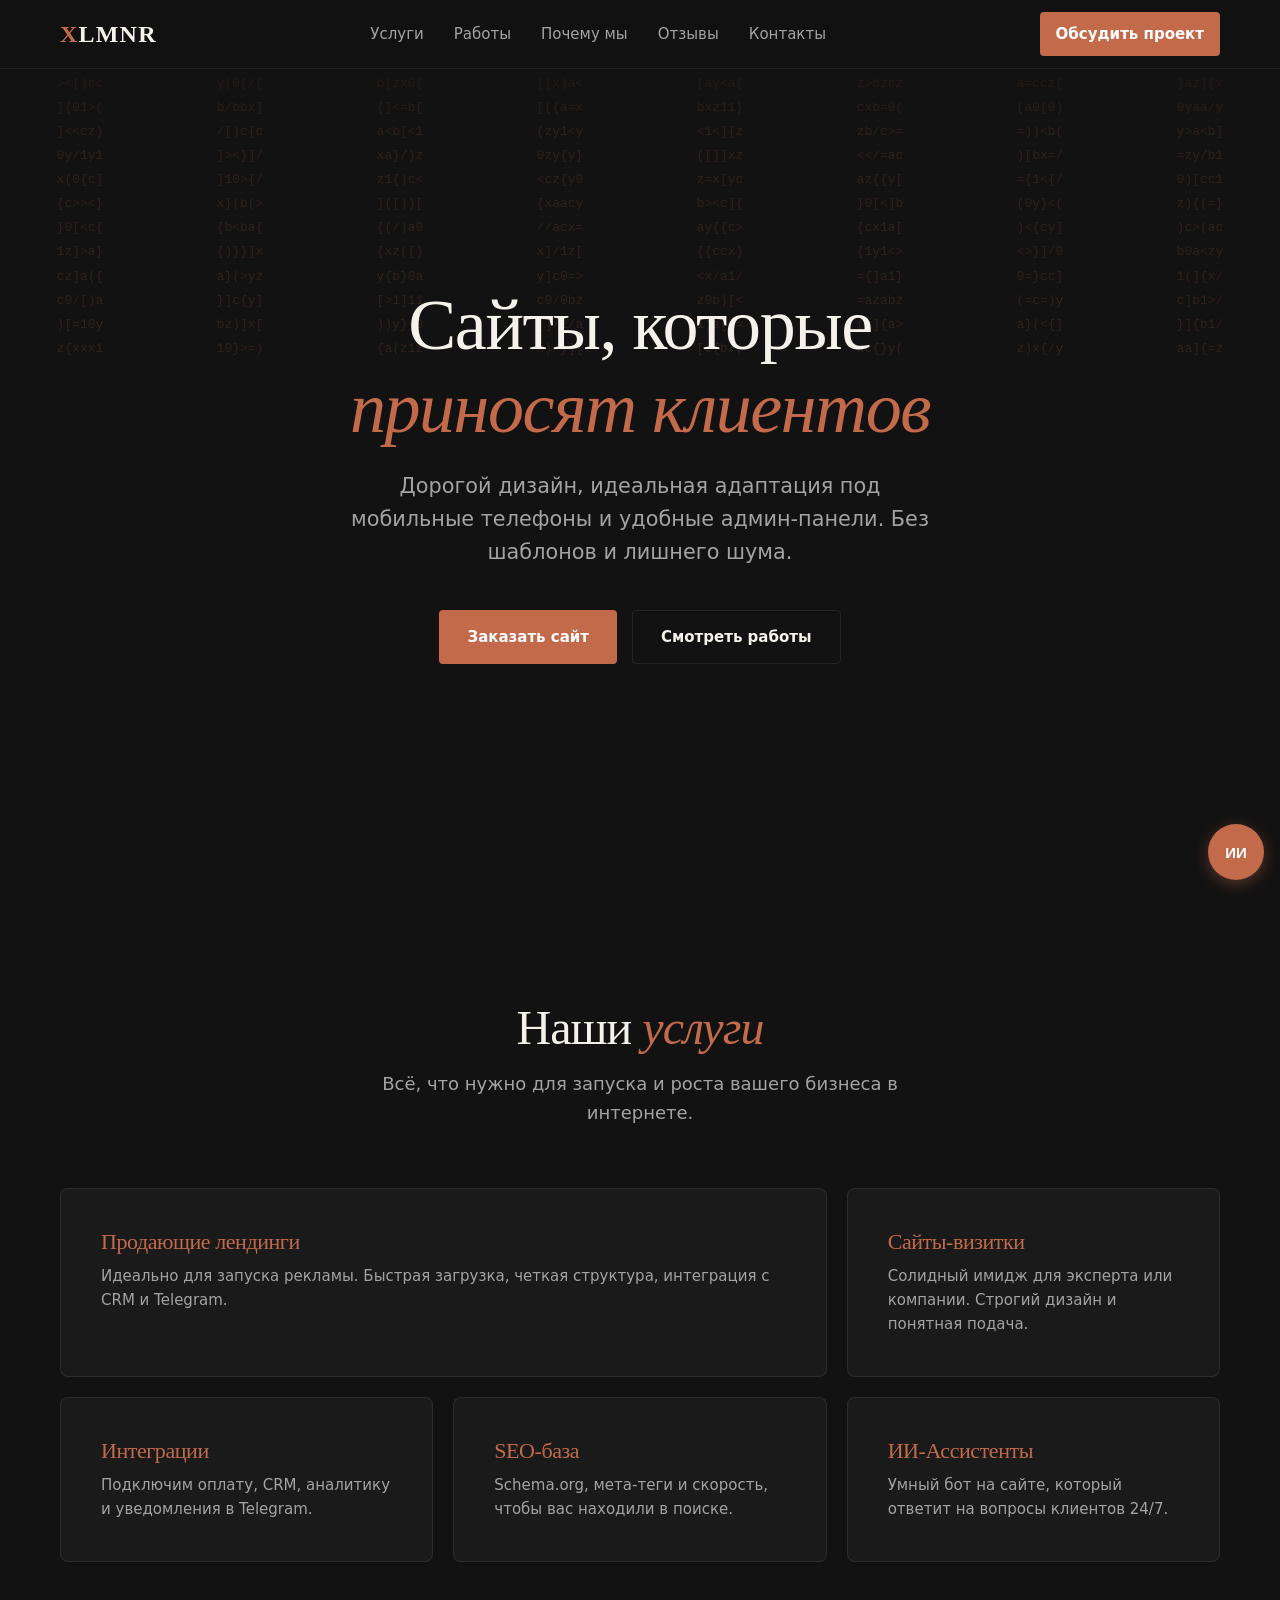
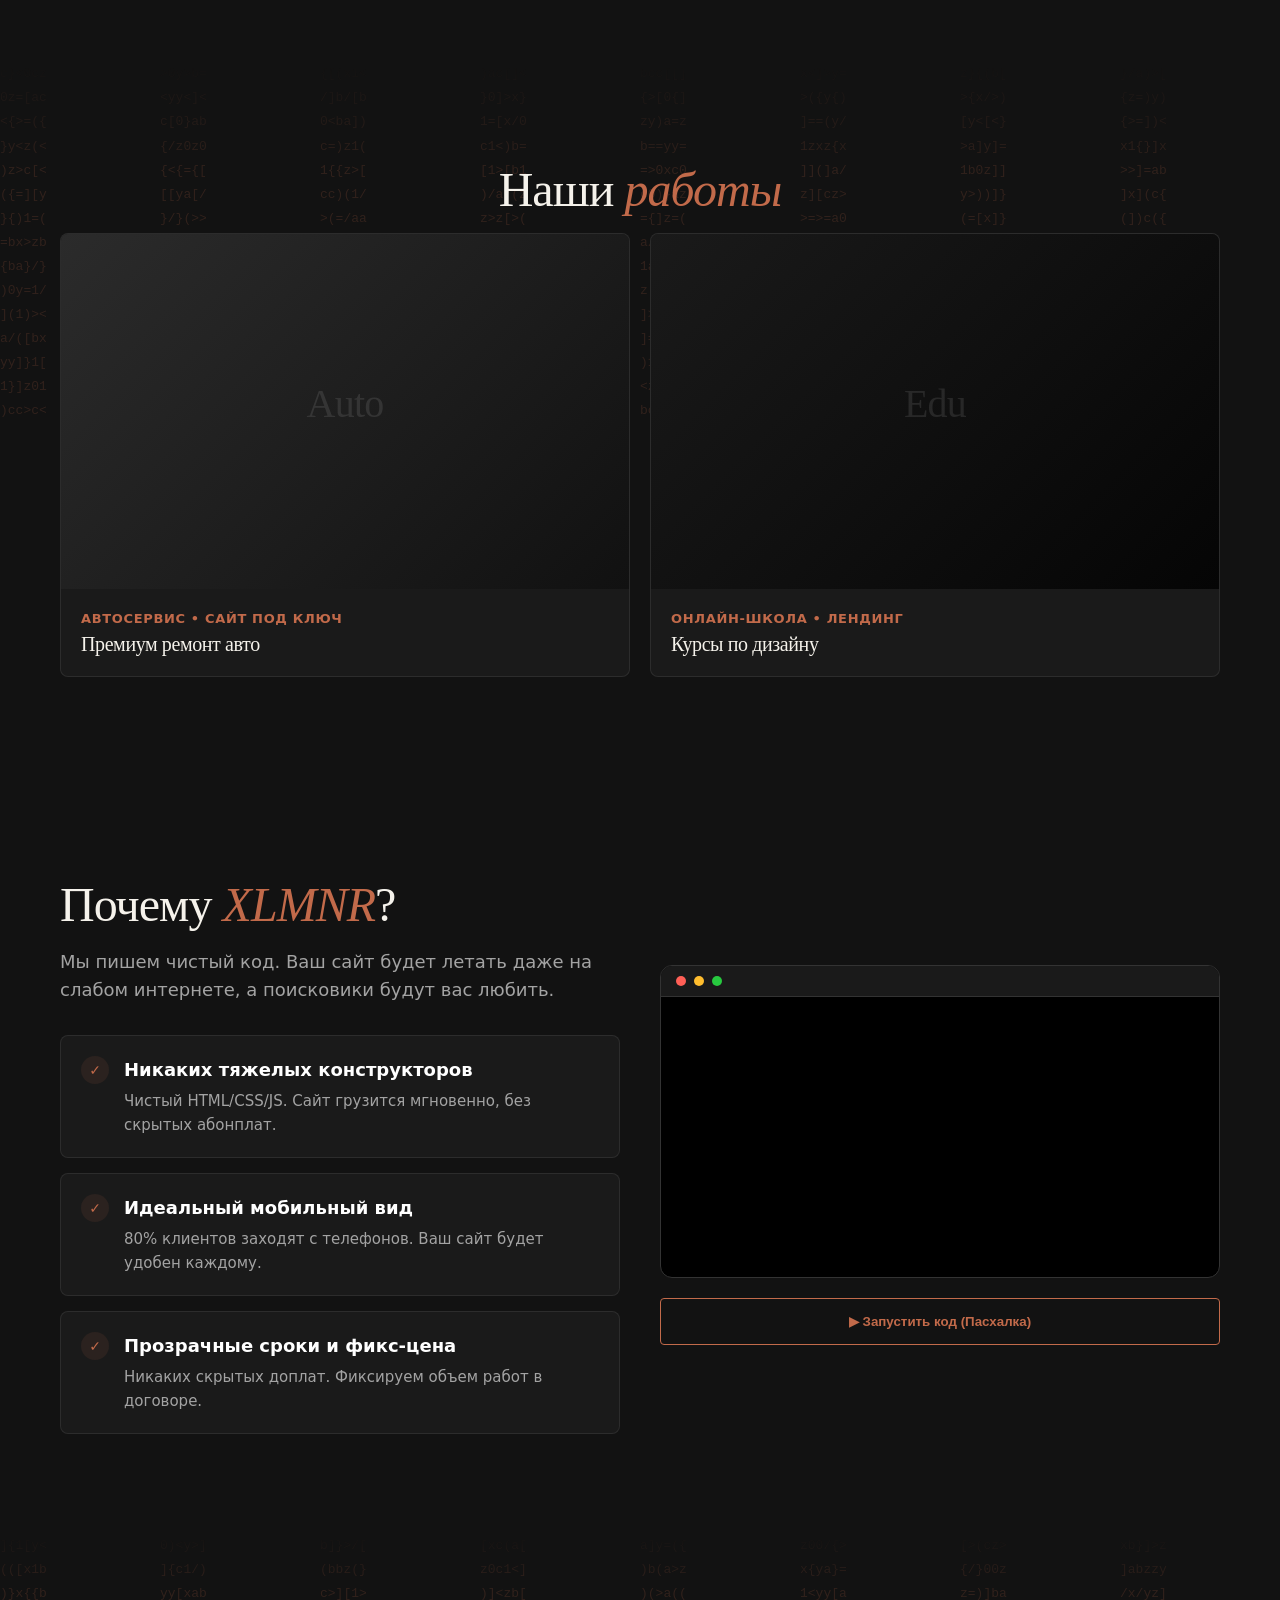
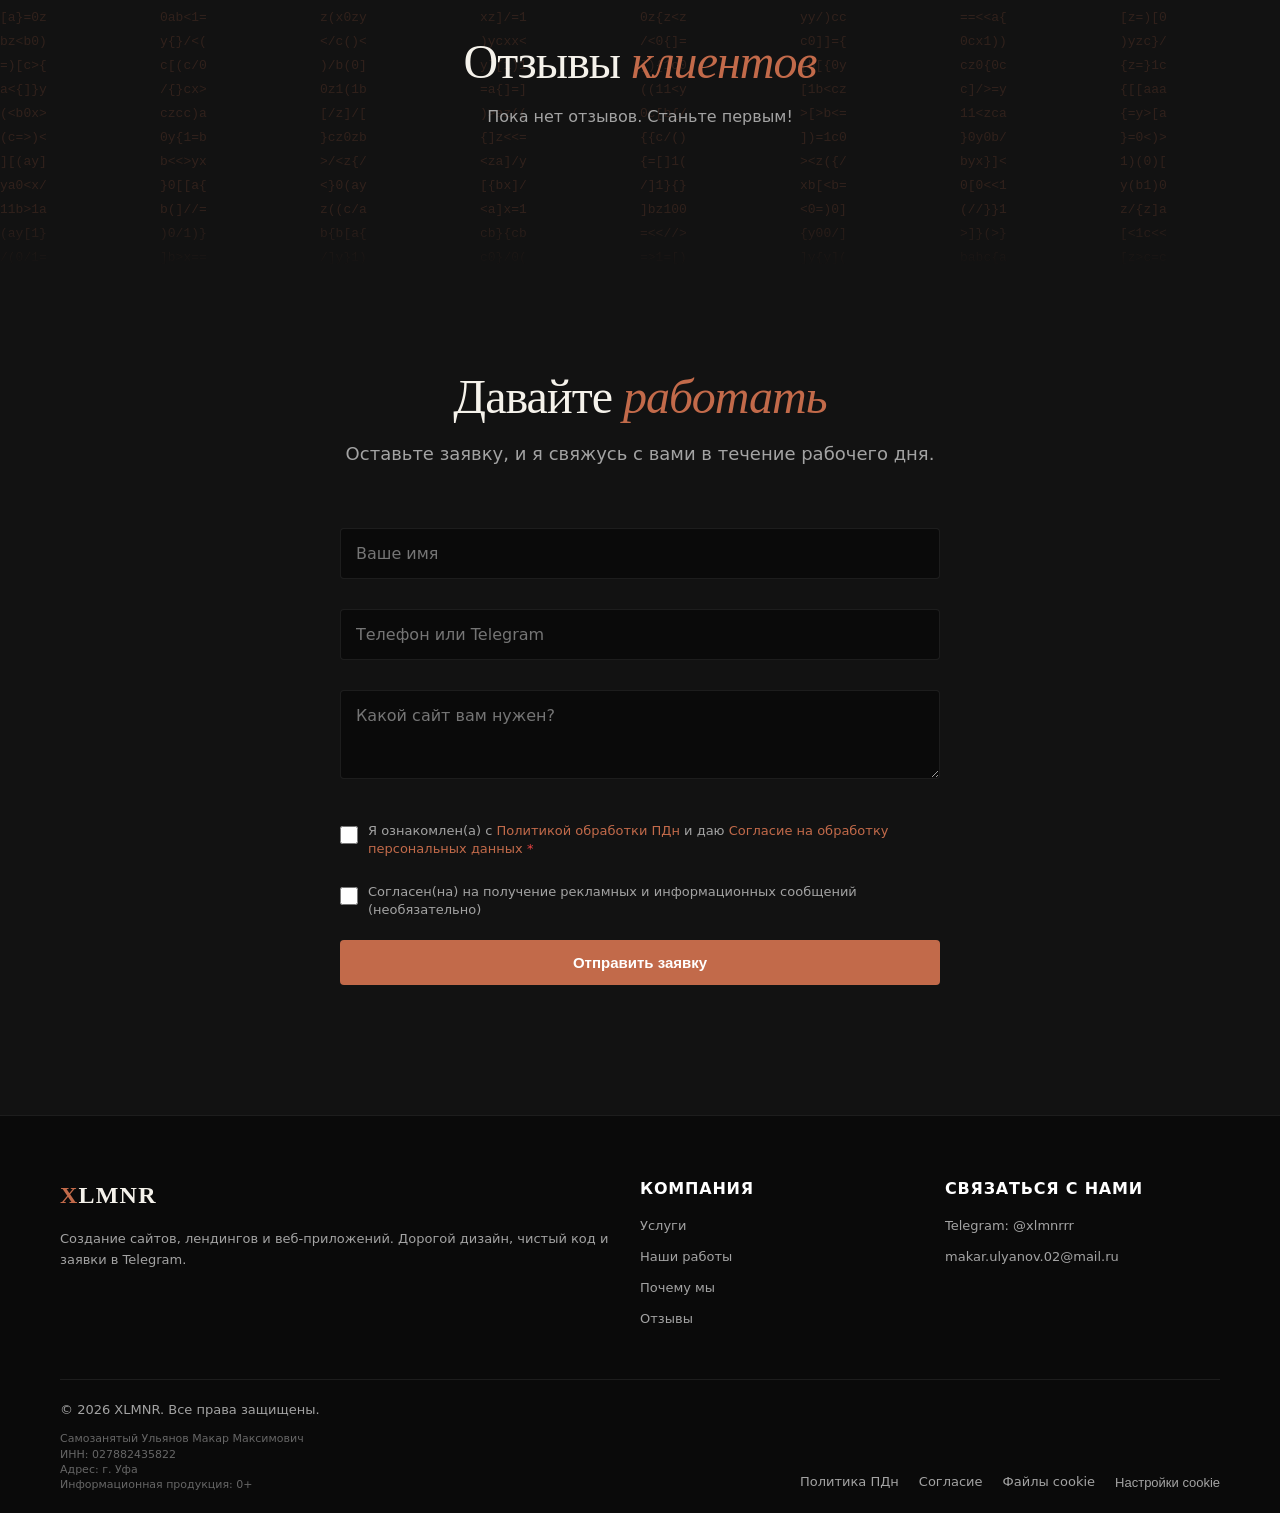
==== commit 3ee45029: "Update index.html" ====
--- a/index.html
+++ b/index.html
@@ -34,15 +34,28 @@
     section { padding: clamp(56px, 8vw, 100px) 0; position: relative; scroll-margin-top: 88px; }
     .section-subtitle { text-align: center; color: var(--text-muted); max-width: 600px; margin: 0 auto 60px; font-size: 18px; }
 
-    /* ================= ФОН ================= */
+    /* ================= ФОН (ОПТИМИЗИРОВАН) ================= */
     .code-bg-section { position: relative; overflow: hidden; }
-    .css-code-bg { position: absolute; inset: 0; overflow: hidden; pointer-events: none; z-index: 1; font-family: 'Courier New', monospace; font-size: 14px; line-height: 1.6; mask-image: linear-gradient(to bottom, transparent 0%, black 15%, black 85%, transparent 100%); -webkit-mask-image: linear-gradient(to bottom, transparent 0%, black 15%, black 85%, transparent 100%); opacity: 0.35; }
+    .css-code-bg { position: absolute; inset: 0; overflow: hidden; pointer-events: none; z-index: 1; font-family: 'Courier New', monospace; font-size: 14px; line-height: 1.6; mask-image: linear-gradient(to bottom, transparent 0%, black 15%, black 85%, transparent 100%); -webkit-mask-image: linear-gradient(to bottom, transparent 0%, black 15%, black 85%, transparent 100%); opacity: 0.25; }
     .code-column-wrapper { position: absolute; top: 0; height: 100%; overflow: hidden; opacity: 0; transform: translate3d(0, 24px, 0); }
     .code-bg-section.is-visible .code-column-wrapper { animation: softAppear 3s cubic-bezier(0.2, 0.8, 0.2, 1) forwards; }
     @keyframes softAppear { 0% { opacity: 0; transform: translateY(60px); } 100% { opacity: 1; transform: translateY(0); } }
-    .code-column { display: block; color: rgba(194, 106, 74, 0.78); font-size: 13px; line-height: 1.85; }
-    .code-line { display: block; overflow: hidden; white-space: nowrap; transform: scaleX(0); transform-origin: left center; animation: typeLine 1.05s steps(7, end) infinite alternate; }
-    @keyframes typeLine { from { transform: scaleX(0); } to { transform: scaleX(1); } }
+    .code-column { display: block; color: rgba(194, 106, 74, 0.7); font-size: 13px; line-height: 1.85; }
+    
+    /* Убрали бесконечную анимацию (infinite), которая вешала браузер */
+    .code-line { display: block; overflow: hidden; white-space: nowrap; transform-origin: left center; opacity: 0; animation: typeLine 1s ease-out forwards; will-change: transform, opacity; }
+    @keyframes typeLine { from { transform: scaleX(0); opacity: 0; } to { transform: scaleX(1); opacity: 1; } }
+
+    /* ================= СКРЫВАЕМ БЕЙДЖ TUQO ================= */
+    a[href*="tuqo.ru"][style*="position: fixed"],
+    a[href*="tuqo.ru"][style*="position:fixed"],
+    #tuqo-badge,
+    .tuqo-badge {
+      display: none !important;
+      opacity: 0 !important;
+      visibility: hidden !important;
+      pointer-events: none !important;
+    }
 
     /* ================= ШАПКА ================= */
     .header { position: fixed; top: 0; left: 0; width: 100%; z-index: 1000; background: rgba(18, 18, 18, 0.96); border-bottom: 1px solid var(--border); transform: translateY(-100%); transition: transform 0.4s ease-out; padding-top: env(safe-area-inset-top); }
@@ -231,11 +244,6 @@
 </head>
 <body>
 
-<script>
-  if ('scrollRestoration' in history) { history.scrollRestoration = 'manual'; }
-  window.scrollTo(0, 0);
-</script>
-
 <header class="header" id="mainHeader">
   <div class="container header-inner">
     <a href="#" class="logo" id="logoLink"><span>X</span>LMNR</a>
@@ -372,7 +380,6 @@
     <div class="reviews-grid" id="reviewsContainer">
       <p style="text-align:center; width:100%; color:var(--text-muted);">Пока нет отзывов. Станьте первым!</p>
     </div>
-    <!-- Блок отзывов оставлен для вида, но отправка отключена (нужен сервер) -->
   </div>
 </section>
 
@@ -490,32 +497,27 @@
   // ==========================================
   // ВСТАВЬТЕ СЮДА ССЫЛКУ НА ВАШУ ЯНДЕКС ФУНКЦИЮ
   // ==========================================
-  const VK_PROXY_URL = 'ВСТАВЬТЕ_СЮДА_ССЫЛКУ_ИЗ_ЯНДЕКС_ОБЛАКА';
-
+  const YANDEX_PROXY_URL = 'ВСТАВЬТЕ_ССЫЛКУ_ИЗ_ЯНДЕКС_ОБЛАКА';
+
+  // 1. Меню
   if (!document.body.classList.contains('is-wip')) setTimeout(() => document.getElementById('mainHeader').classList.add('show'), 150);
-
   const navToggle = document.getElementById('navToggle');
   const mainHeader = document.getElementById('mainHeader');
   function closeMenu() {
     mainHeader.classList.remove('menu-open');
-    if (navToggle) {
-      navToggle.setAttribute('aria-expanded', 'false');
-      navToggle.setAttribute('aria-label', 'Открыть меню');
-    }
+    if (navToggle) navToggle.setAttribute('aria-expanded', 'false');
   }
   navToggle?.addEventListener('click', () => {
     const open = mainHeader.classList.toggle('menu-open');
     navToggle.setAttribute('aria-expanded', open ? 'true' : 'false');
-    navToggle.setAttribute('aria-label', open ? 'Закрыть меню' : 'Открыть меню');
   });
   document.querySelectorAll('#siteNav a').forEach(a => a.addEventListener('click', closeMenu));
 
-  // 1. ОБСЕРВЕР ДЛЯ ПОЯВЛЕНИЯ ТЕКСТА И ФОНА
+  // 2. Анимации скролла
   const observer = new IntersectionObserver((entries) => {
     entries.forEach(entry => {
       if (entry.isIntersecting) {
         entry.target.classList.add('in');
-
         if (entry.target.classList.contains('code-bg-section')) {
           entry.target.classList.add('is-visible');
           observer.unobserve(entry.target);
@@ -523,94 +525,54 @@
       }
     });
   }, { threshold: 0.1 });
-
   document.querySelectorAll('.reveal, .code-bg-section').forEach(el => observer.observe(el));
 
-  // Плавный скролл
-  document.querySelectorAll('a[href^="#"]').forEach(anchor => {
-    anchor.addEventListener('click', function (e) {
-      const targetId = this.getAttribute('href');
-
-      if (targetId === '#' || targetId === '#home') {
-        e.preventDefault();
-        window.scrollTo({ top: 0, behavior: 'smooth' });
-        return;
-      }
-      e.preventDefault();
-      const targetElement = document.querySelector(targetId);
-      if (targetElement) {
-        const headerOffset = 60;
-        const elementPosition = targetElement.getBoundingClientRect().top;
-        const offsetPosition = elementPosition + window.pageYOffset - headerOffset;
-        window.scrollTo({ top: offsetPosition, behavior: 'smooth' });
-      }
-    });
-  });
-
-  // 2. ГЕНЕРАЦИЯ И АНИМАЦИЯ ФОНА
+  // 3. Оптимизированный фон
   function initCSSBackground() {
     document.querySelectorAll('.css-code-bg').forEach(bg => {
       bg.innerHTML = '';
+      if (window.matchMedia('(prefers-reduced-motion: reduce)').matches) return;
+      
       const chars = ['<', '>', '/', '=', '{', '}', '(', ')', '[', ']', '0', '1', 'a', 'b', 'c', 'x', 'y', 'z'];
-
-      if (window.matchMedia('(prefers-reduced-motion: reduce)').matches) return;
-      const saveData = navigator.connection && navigator.connection.saveData;
-      const cores = navigator.hardwareConcurrency || 8;
-      const weak = saveData || cores <= 4;
-      const narrow = window.innerWidth < 768;
-      if (weak && !bg.closest('.hero')) return;
-      const colCount = weak ? 8 : (narrow ? 9 : Math.min(20, Math.max(12, Math.round(window.innerWidth / 90))));
+      const isMobile = window.innerWidth < 768;
+      
+      // Сильно уменьшили количество колонок и строк
+      const colCount = isMobile ? 4 : 8; 
+      const rows = isMobile ? 10 : 15;
+      const lineLength = 6;
 
       for(let i=0; i<colCount; i++) {
         const wrapper = document.createElement('div');
         wrapper.className = 'code-column-wrapper';
         wrapper.style.left = (i * 100 / colCount) + '%';
         wrapper.style.width = (100 / colCount) + '%';
-        wrapper.style.animationDelay = (Math.random() * 2) + 's';
+        wrapper.style.animationDelay = (Math.random() * 1) + 's';
 
         const col = document.createElement('div');
         col.className = 'code-column';
 
-        const content = document.createElement('div');
-        content.className = 'code-content';
-        const lineLength = narrow ? 6 : 8;
-        const rows = weak ? 16 : (narrow ? 20 : 26);
         for (let j = 0; j < rows; j++) {
           let line = '';
           for (let k = 0; k < lineLength; k++) line += chars[(Math.random() * chars.length) | 0];
           const span = document.createElement('span');
           span.className = 'code-line';
           span.textContent = line;
-          span.style.animationDelay = (((j * 0.18) + (i * 0.23)) % 2.6) + 's';
-          span.style.animationDuration = (0.85 + (i % 5) * 0.08) + 's';
-          content.appendChild(span);
+          // Задержка для эффекта "печати"
+          span.style.animationDelay = (((j * 0.1) + (i * 0.15)) % 1.5) + 's';
+          col.appendChild(span);
         }
-        col.appendChild(content);
         wrapper.appendChild(col);
         bg.appendChild(wrapper);
       }
     });
   }
-
   initCSSBackground();
 
-  // 3. COOKIE ЛОГИКА
-  const CONSENT_KEY = 'cookie_consent';
-  const cookieSettings = document.getElementById('cookieSettings');
-  if(cookieSettings) {
-    cookieSettings.addEventListener('click', function() {
-      try { localStorage.removeItem(CONSENT_KEY); } catch(e) {}
-      window.location.reload();
-    });
-  }
-
-  // 4. ФОРМА ЗАЯВКИ (Отправка в VK через Yandex Cloud)
+  // 4. Форма
   document.getElementById('contactForm').addEventListener('submit', async function(e) {
     e.preventDefault();
-
-    const consentPd = document.getElementById('consentPd').checked;
-    if (!consentPd) {
-      alert('Пожалуйста, поставьте галочку согласия на обработку персональных данных.');
+    if (!document.getElementById('consentPd').checked) {
+      alert('Поставьте галочку согласия на обработку ПДн.');
       return;
     }
 
@@ -634,14 +596,13 @@
     const text = `📩 Новая заявка с сайта XLMNR\n\n👤 Имя: ${name}\n📞 Телефон: ${phone}\n💬 Сообщение: ${message || '—'}`;
 
     try {
-      const res = await fetch(VK_PROXY_URL, {
+      const res = await fetch(YANDEX_PROXY_URL, {
         method: 'POST',
         headers: { 'Content-Type': 'application/json' },
-        body: JSON.stringify({ text: text })
+        body: JSON.stringify({ action: 'lead', text: text })
       });
 
-      if (!res.ok) throw new Error('Ошибка сервера');
-
+      if (!res.ok) throw new Error('Ошибка');
       btn.textContent = 'Заявка отправлена!';
       status.textContent = 'Спасибо! Я свяжусь с вами в ближайшее время.';
       status.style.color = '#10b981';
@@ -655,11 +616,11 @@
     }
   });
 
-  // 5. ТЕРМИНАЛ (Пасхалка)
+  // 5. Пасхалка
   const btnRun = document.getElementById('btnRunCode');
   const term = document.getElementById('terminalBody');
   let isRunning = false;
-  btnRun.addEventListener('click', async () => {
+  btnRun?.addEventListener('click', async () => {
     if (isRunning) return; isRunning = true; btnRun.textContent = 'Выполняется...'; term.innerHTML = '';
     const sleep = ms => new Promise(r => setTimeout(r, ms));
     const type = async (txt, cls='') => {
@@ -668,33 +629,24 @@
     };
     await type('user@xlmr:~$ ', 't-accent'); await type('init_site.js\n', 't-white');
     await sleep(500);
-    for(let i=0; i<5; i++){ await type('> Optimizing assets...\n', 't-dim'); await sleep(300); }
+    for(let i=0; i<3; i++){ await type('> Optimizing assets...\n', 't-dim'); await sleep(300); }
     await type('> // Компиляция завершена успешно.\n', 't-accent');
-    await type('> // Держи промокод на скидку 10%: XLMNR10\n', 't-white');
     btnRun.textContent = '▶ Запустить код'; isRunning = false;
   });
 
-  // 6. МОДАЛКА БРАУЗЕРА
+  // 6. Модалка портфолио
   const browserModal = document.getElementById('browserModal');
   const browserIframe = document.getElementById('browserIframe');
-  const browserUrl = document.getElementById('browserUrl');
-  let browserCloseTimer = 0;
-  function openBrowser(url, urlText) {
-    clearTimeout(browserCloseTimer);
-    browserUrl.textContent = urlText || 'demo-site';
+  window.openBrowser = function (url) {
     browserModal.classList.add('open');
     document.body.style.overflow = 'hidden';
     if (browserIframe.getAttribute('src') !== url) browserIframe.src = url;
-  }
-  function closeBrowser() {
-    if (!browserModal.classList.contains('open')) return;
+  };
+  window.closeBrowser = function () {
     browserModal.classList.remove('open');
     if (!document.getElementById('aiModal').classList.contains('open')) document.body.style.overflow = '';
-    clearTimeout(browserCloseTimer);
-    browserCloseTimer = setTimeout(() => {
-      if (!browserModal.classList.contains('open')) browserIframe.src = 'about:blank';
-    }, 280);
-  }
+    setTimeout(() => { browserIframe.src = 'about:blank'; }, 300);
+  };
   document.addEventListener('keydown', (e) => {
     if (e.key !== 'Escape') return;
     closeBrowser();
@@ -704,7 +656,7 @@
   });
   browserModal.addEventListener('click', (e) => { if (e.target === browserModal) closeBrowser(); });
 
-  // 7. ИИ-ЧАТ
+  // 7. ИИ-чат
   const aiModal = document.getElementById('aiModal');
   document.getElementById('aiFab')?.addEventListener('click', () => {
     aiModal.classList.add('open');
@@ -726,17 +678,29 @@
     const chat = document.getElementById('aiChat');
     const text = input.value.trim();
     if (!text) return;
+
     const userMsg = document.createElement('div');
     userMsg.className = 'msg user';
     userMsg.textContent = text;
     chat.appendChild(userMsg);
     input.value = ''; chat.scrollTop = chat.scrollHeight;
+
     const loadingId = 'loading-' + Date.now();
-    chat.innerHTML += `<div class="msg bot" id="${loadingId}">...</div>`;
+    chat.insertAdjacentHTML('beforeend', `<div class="msg bot" id="${loadingId}">Печатает...</div>`);
     chat.scrollTop = chat.scrollHeight;
-    setTimeout(() => {
-      document.getElementById(loadingId).textContent = 'Я пока учусь, но вы можете оставить заявку в форме ниже!';
-    }, 1000);
+
+    try {
+      const res = await fetch(YANDEX_PROXY_URL, {
+        method: 'POST',
+        headers: { 'Content-Type': 'application/json' },
+        body: JSON.stringify({ action: 'ai', message: text })
+      });
+      const data = await res.json();
+      document.getElementById(loadingId).textContent = data.text || 'Извините, я не могу ответить сейчас.';
+    } catch (error) {
+      document.getElementById(loadingId).textContent = 'ИИ временно недоступен. Оставьте заявку!';
+    }
+    chat.scrollTop = chat.scrollHeight;
   }
 </script>
 </body>
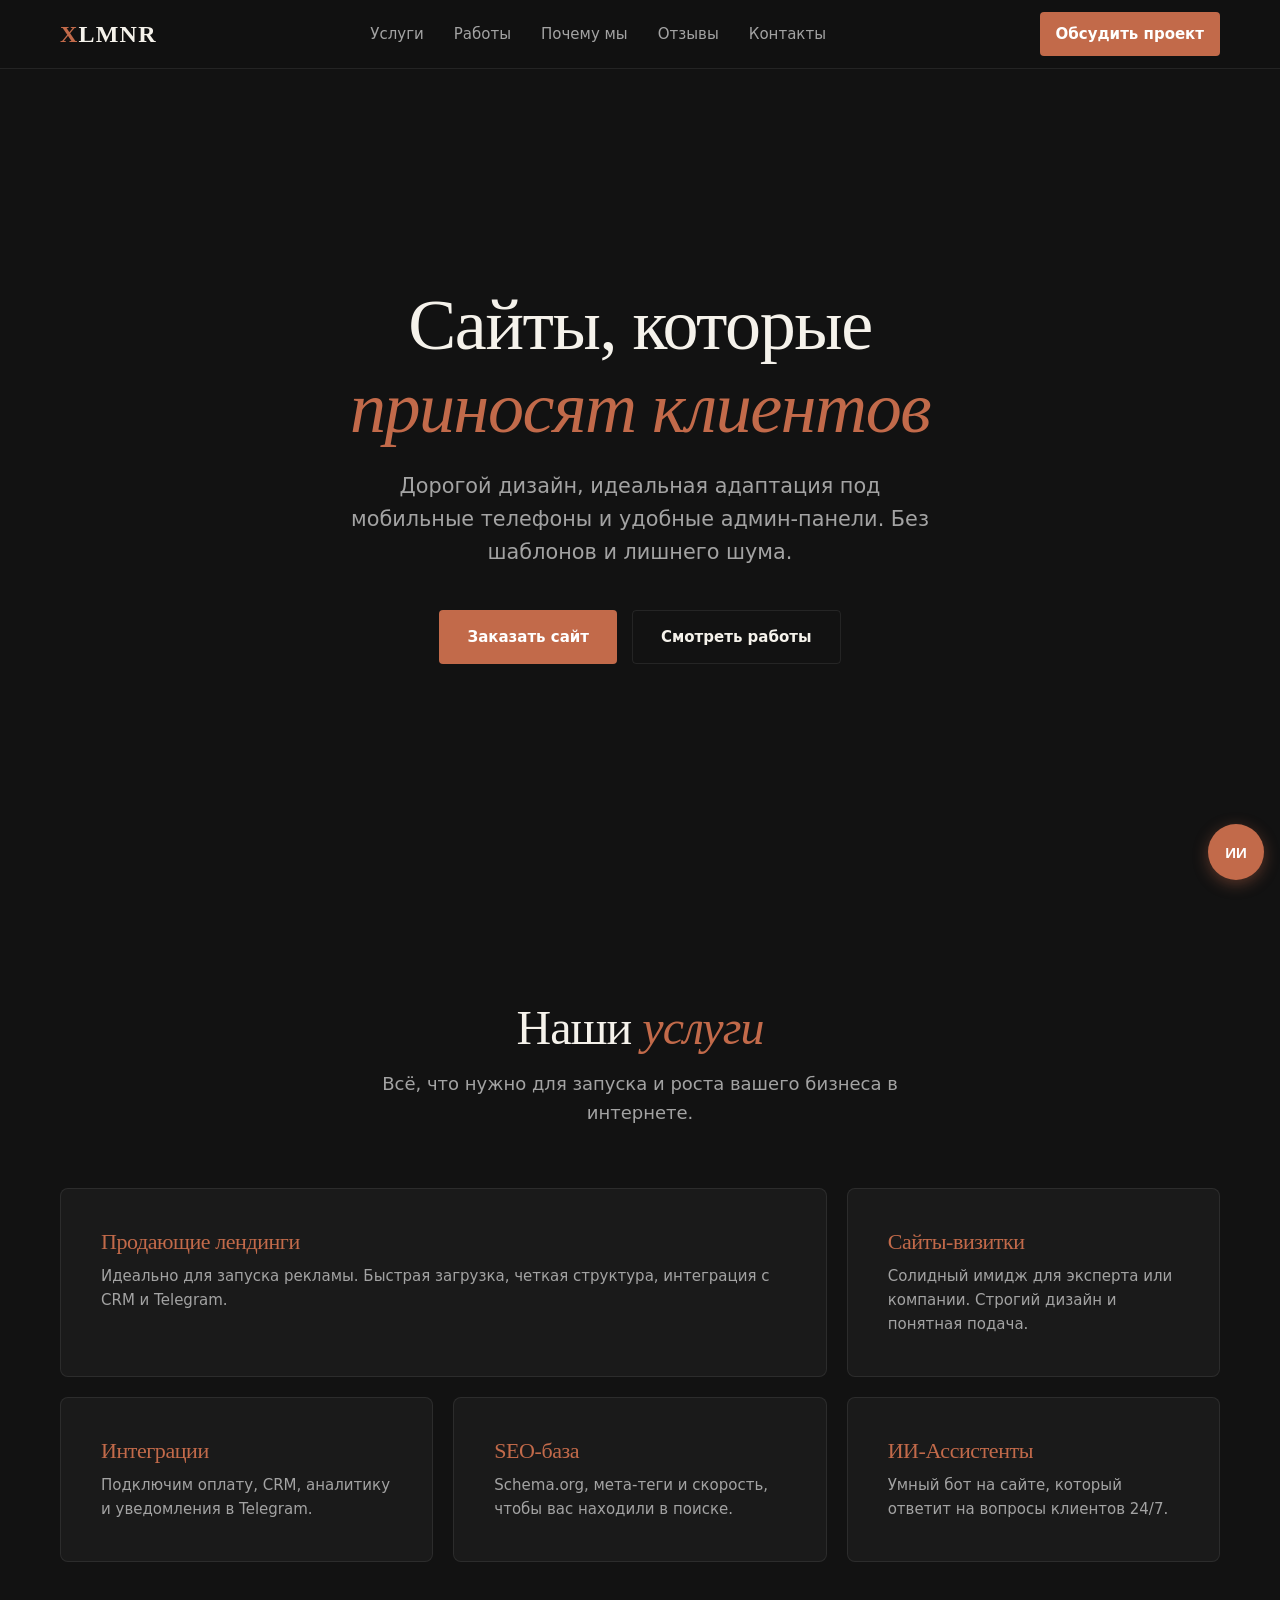
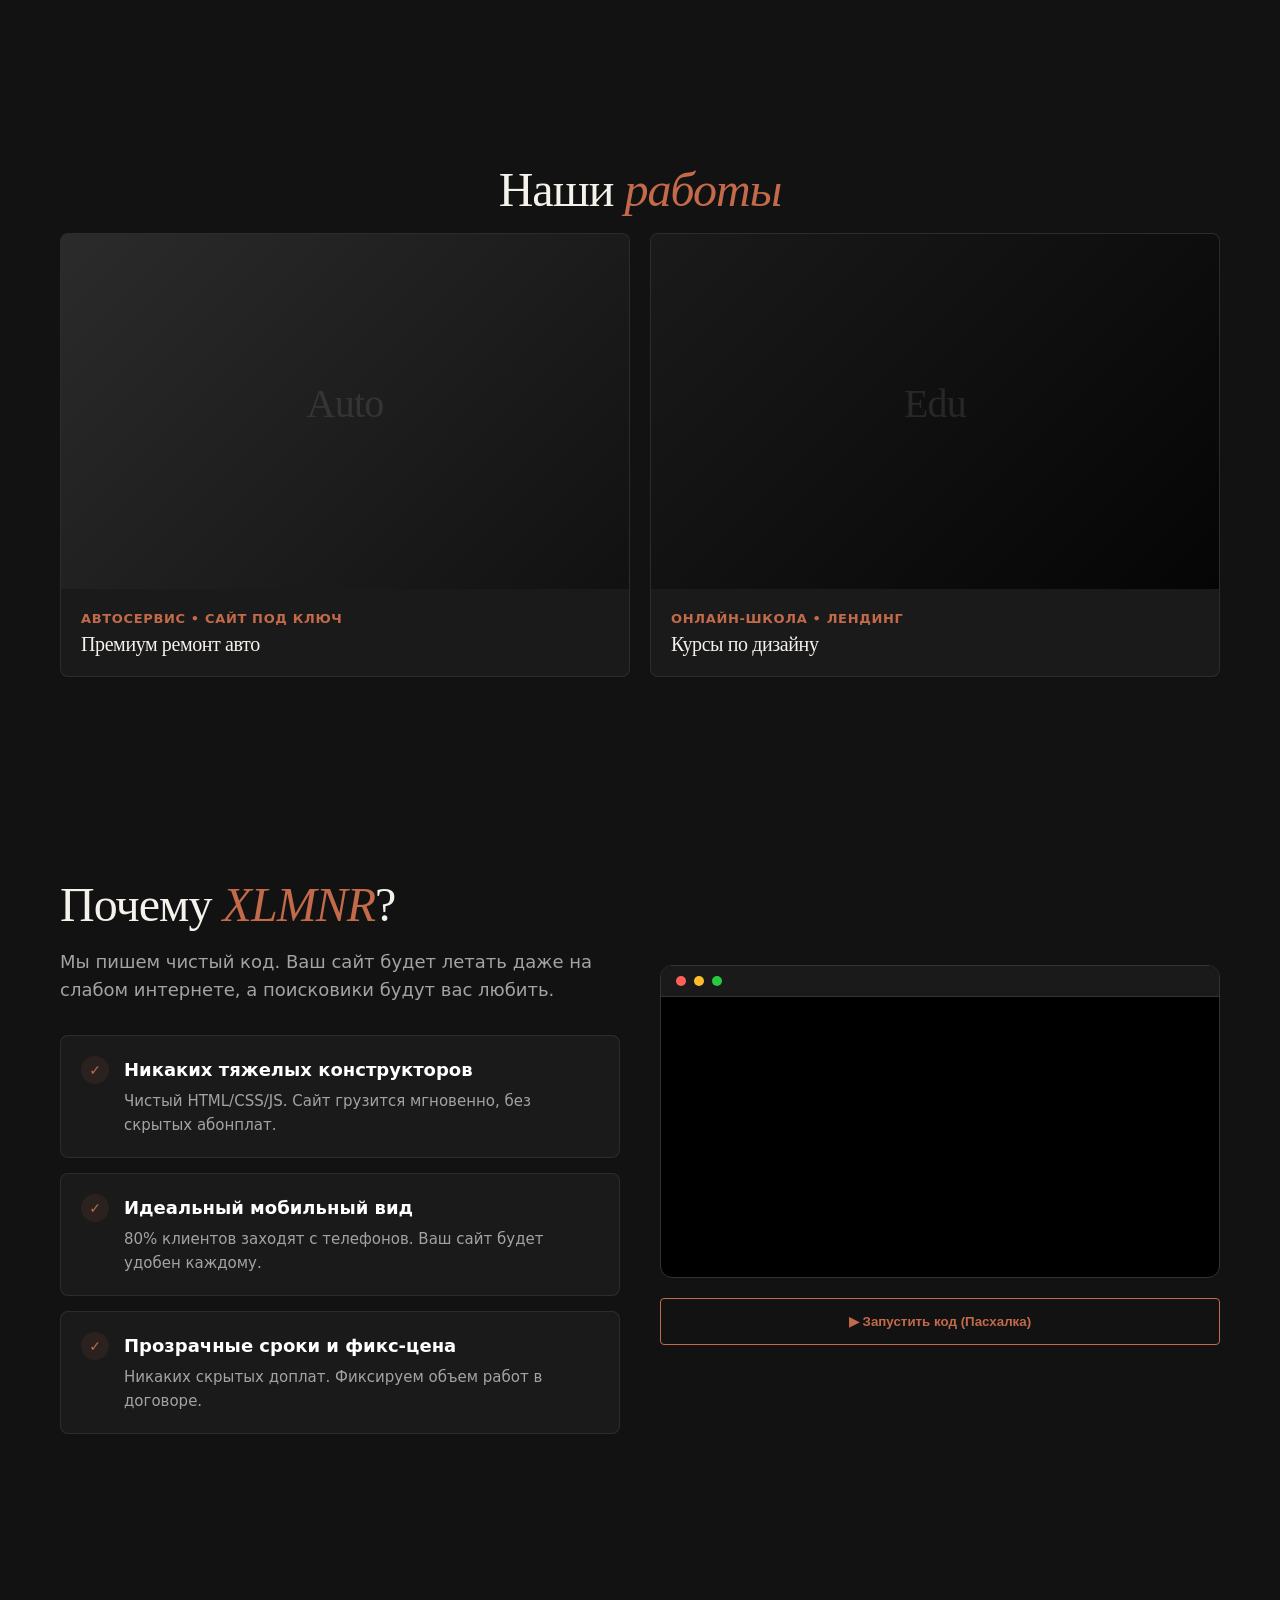
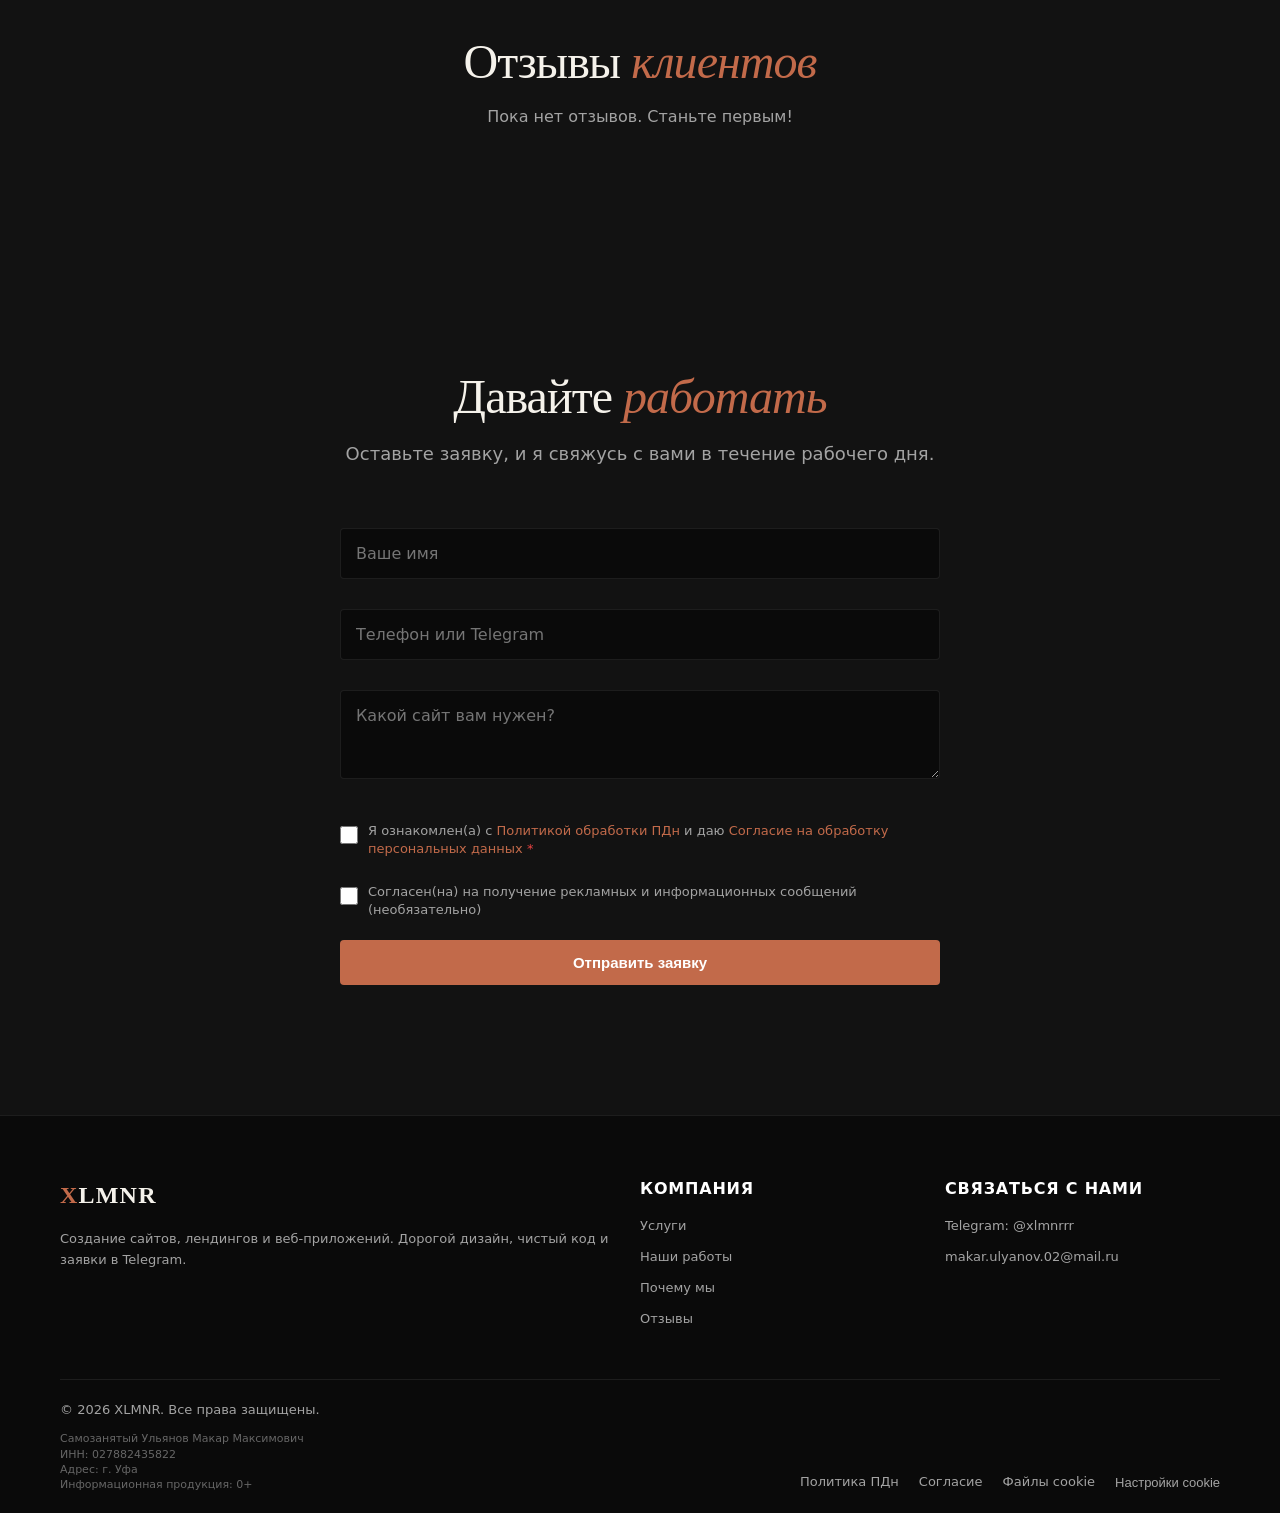
==== commit 25929cf4: "Update index.html" ====
--- a/index.html
+++ b/index.html
@@ -33,18 +33,6 @@
     .container { width: 100%; max-width: 1200px; margin: 0 auto; padding: 0 20px; position: relative; z-index: 3; }
     section { padding: clamp(56px, 8vw, 100px) 0; position: relative; scroll-margin-top: 88px; }
     .section-subtitle { text-align: center; color: var(--text-muted); max-width: 600px; margin: 0 auto 60px; font-size: 18px; }
-
-    /* ================= ФОН (ОПТИМИЗИРОВАН) ================= */
-    .code-bg-section { position: relative; overflow: hidden; }
-    .css-code-bg { position: absolute; inset: 0; overflow: hidden; pointer-events: none; z-index: 1; font-family: 'Courier New', monospace; font-size: 14px; line-height: 1.6; mask-image: linear-gradient(to bottom, transparent 0%, black 15%, black 85%, transparent 100%); -webkit-mask-image: linear-gradient(to bottom, transparent 0%, black 15%, black 85%, transparent 100%); opacity: 0.25; }
-    .code-column-wrapper { position: absolute; top: 0; height: 100%; overflow: hidden; opacity: 0; transform: translate3d(0, 24px, 0); }
-    .code-bg-section.is-visible .code-column-wrapper { animation: softAppear 3s cubic-bezier(0.2, 0.8, 0.2, 1) forwards; }
-    @keyframes softAppear { 0% { opacity: 0; transform: translateY(60px); } 100% { opacity: 1; transform: translateY(0); } }
-    .code-column { display: block; color: rgba(194, 106, 74, 0.7); font-size: 13px; line-height: 1.85; }
-    
-    /* Убрали бесконечную анимацию (infinite), которая вешала браузер */
-    .code-line { display: block; overflow: hidden; white-space: nowrap; transform-origin: left center; opacity: 0; animation: typeLine 1s ease-out forwards; will-change: transform, opacity; }
-    @keyframes typeLine { from { transform: scaleX(0); opacity: 0; } to { transform: scaleX(1); opacity: 1; } }
 
     /* ================= СКРЫВАЕМ БЕЙДЖ TUQO ================= */
     a[href*="tuqo.ru"][style*="position: fixed"],
@@ -264,8 +252,7 @@
   </div>
 </header>
 
-<section class="hero code-bg-section" id="home">
-  <div class="css-code-bg" aria-hidden="true"></div>
+<section class="hero" id="home">
   <div class="container reveal">
     <h1>Сайты, которые <br><span style="color: var(--accent); font-style: italic;">приносят клиентов</span></h1>
     <p>Дорогой дизайн, идеальная адаптация под мобильные телефоны и удобные админ-панели. Без шаблонов и лишнего шума.</p>
@@ -305,8 +292,7 @@
   </div>
 </section>
 
-<section id="portfolio" class="code-bg-section">
-  <div class="css-code-bg" aria-hidden="true"></div>
+<section id="portfolio">
   <div class="container">
     <h2 class="reveal">Наши <span>работы</span></h2>
     <div class="portfolio-grid">
@@ -373,8 +359,7 @@
   </div>
 </section>
 
-<section id="reviews" class="code-bg-section">
-  <div class="css-code-bg" aria-hidden="true"></div>
+<section id="reviews">
   <div class="container">
     <h2 class="reveal">Отзывы <span>клиентов</span></h2>
     <div class="reviews-grid" id="reviewsContainer">
@@ -518,57 +503,13 @@
     entries.forEach(entry => {
       if (entry.isIntersecting) {
         entry.target.classList.add('in');
-        if (entry.target.classList.contains('code-bg-section')) {
-          entry.target.classList.add('is-visible');
-          observer.unobserve(entry.target);
-        }
+        observer.unobserve(entry.target);
       }
     });
   }, { threshold: 0.1 });
-  document.querySelectorAll('.reveal, .code-bg-section').forEach(el => observer.observe(el));
-
-  // 3. Оптимизированный фон
-  function initCSSBackground() {
-    document.querySelectorAll('.css-code-bg').forEach(bg => {
-      bg.innerHTML = '';
-      if (window.matchMedia('(prefers-reduced-motion: reduce)').matches) return;
-      
-      const chars = ['<', '>', '/', '=', '{', '}', '(', ')', '[', ']', '0', '1', 'a', 'b', 'c', 'x', 'y', 'z'];
-      const isMobile = window.innerWidth < 768;
-      
-      // Сильно уменьшили количество колонок и строк
-      const colCount = isMobile ? 4 : 8; 
-      const rows = isMobile ? 10 : 15;
-      const lineLength = 6;
-
-      for(let i=0; i<colCount; i++) {
-        const wrapper = document.createElement('div');
-        wrapper.className = 'code-column-wrapper';
-        wrapper.style.left = (i * 100 / colCount) + '%';
-        wrapper.style.width = (100 / colCount) + '%';
-        wrapper.style.animationDelay = (Math.random() * 1) + 's';
-
-        const col = document.createElement('div');
-        col.className = 'code-column';
-
-        for (let j = 0; j < rows; j++) {
-          let line = '';
-          for (let k = 0; k < lineLength; k++) line += chars[(Math.random() * chars.length) | 0];
-          const span = document.createElement('span');
-          span.className = 'code-line';
-          span.textContent = line;
-          // Задержка для эффекта "печати"
-          span.style.animationDelay = (((j * 0.1) + (i * 0.15)) % 1.5) + 's';
-          col.appendChild(span);
-        }
-        wrapper.appendChild(col);
-        bg.appendChild(wrapper);
-      }
-    });
-  }
-  initCSSBackground();
-
-  // 4. Форма
+  document.querySelectorAll('.reveal').forEach(el => observer.observe(el));
+
+  // 3. Форма
   document.getElementById('contactForm').addEventListener('submit', async function(e) {
     e.preventDefault();
     if (!document.getElementById('consentPd').checked) {
@@ -616,7 +557,7 @@
     }
   });
 
-  // 5. Пасхалка
+  // 4. Пасхалка
   const btnRun = document.getElementById('btnRunCode');
   const term = document.getElementById('terminalBody');
   let isRunning = false;
@@ -634,7 +575,7 @@
     btnRun.textContent = '▶ Запустить код'; isRunning = false;
   });
 
-  // 6. Модалка портфолио
+  // 5. Модалка портфолио
   const browserModal = document.getElementById('browserModal');
   const browserIframe = document.getElementById('browserIframe');
   window.openBrowser = function (url) {
@@ -656,7 +597,7 @@
   });
   browserModal.addEventListener('click', (e) => { if (e.target === browserModal) closeBrowser(); });
 
-  // 7. ИИ-чат
+  // 6. ИИ-чат
   const aiModal = document.getElementById('aiModal');
   document.getElementById('aiFab')?.addEventListener('click', () => {
     aiModal.classList.add('open');
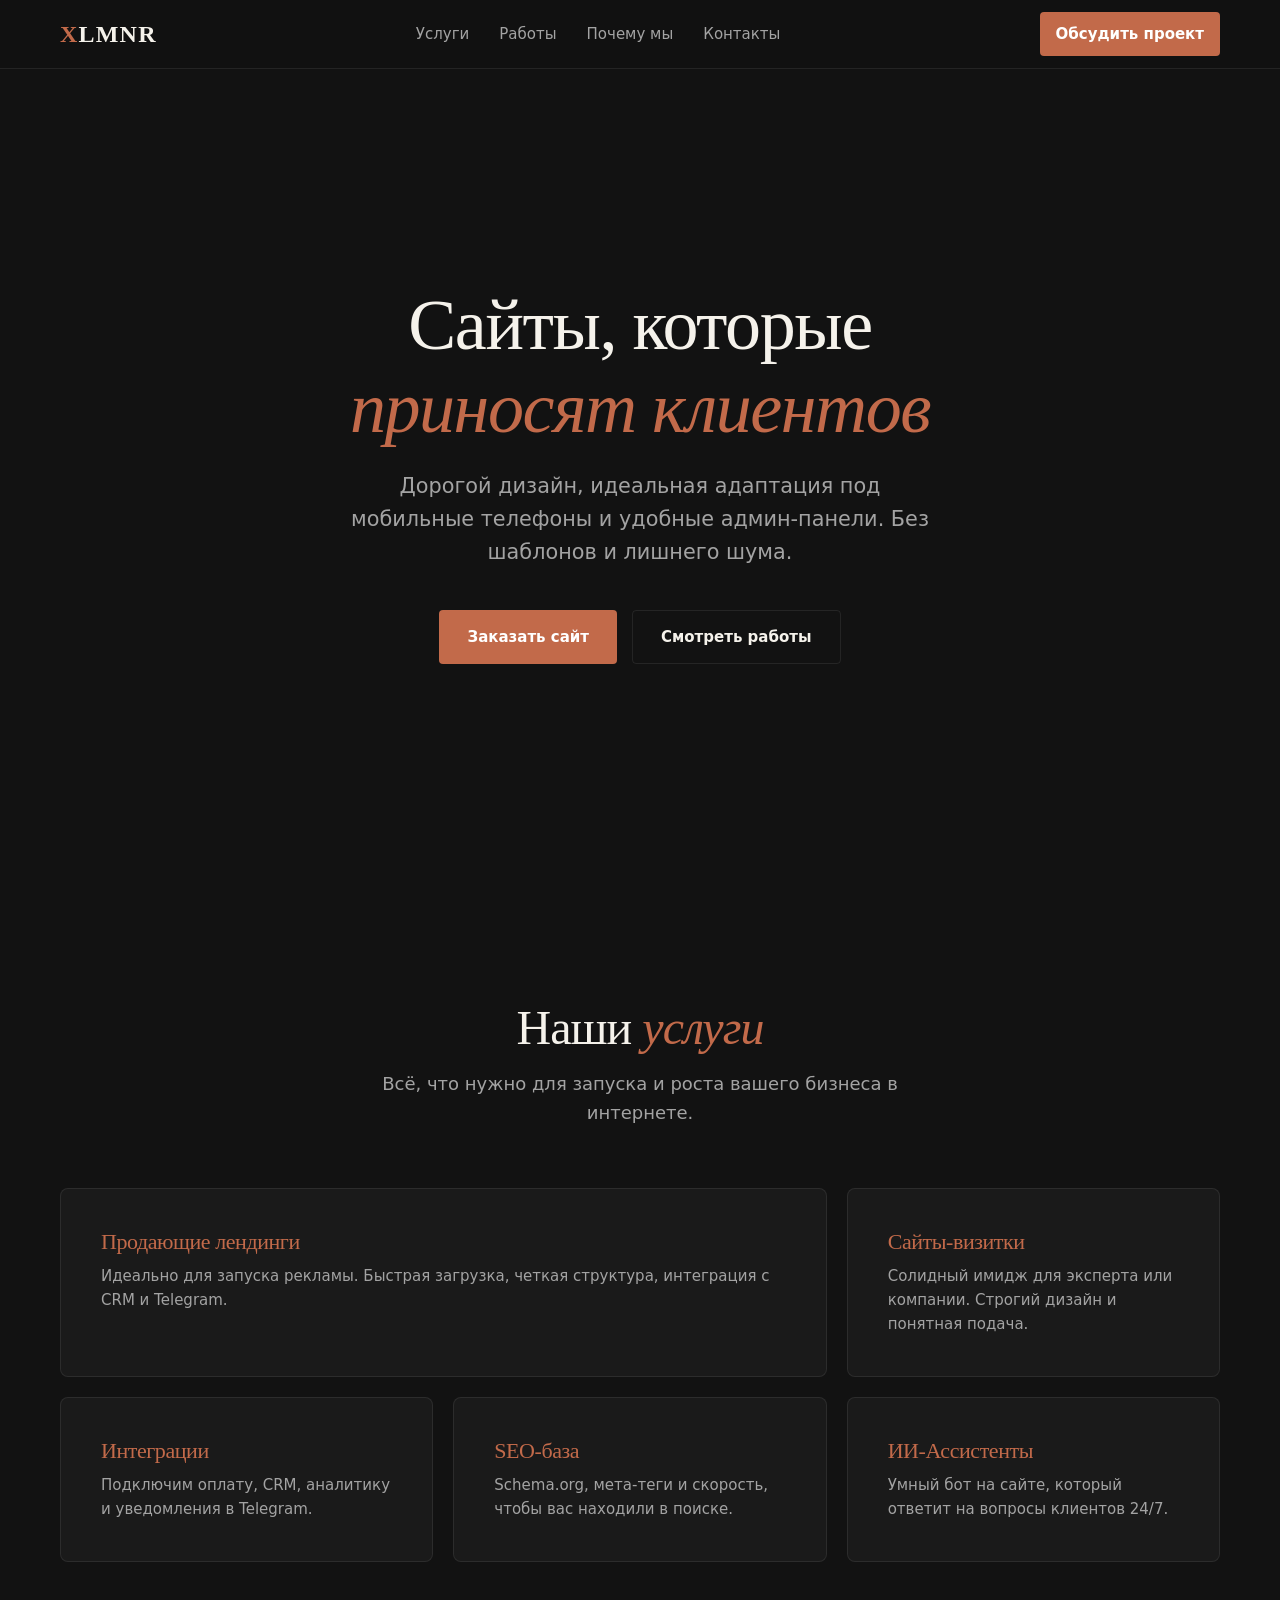
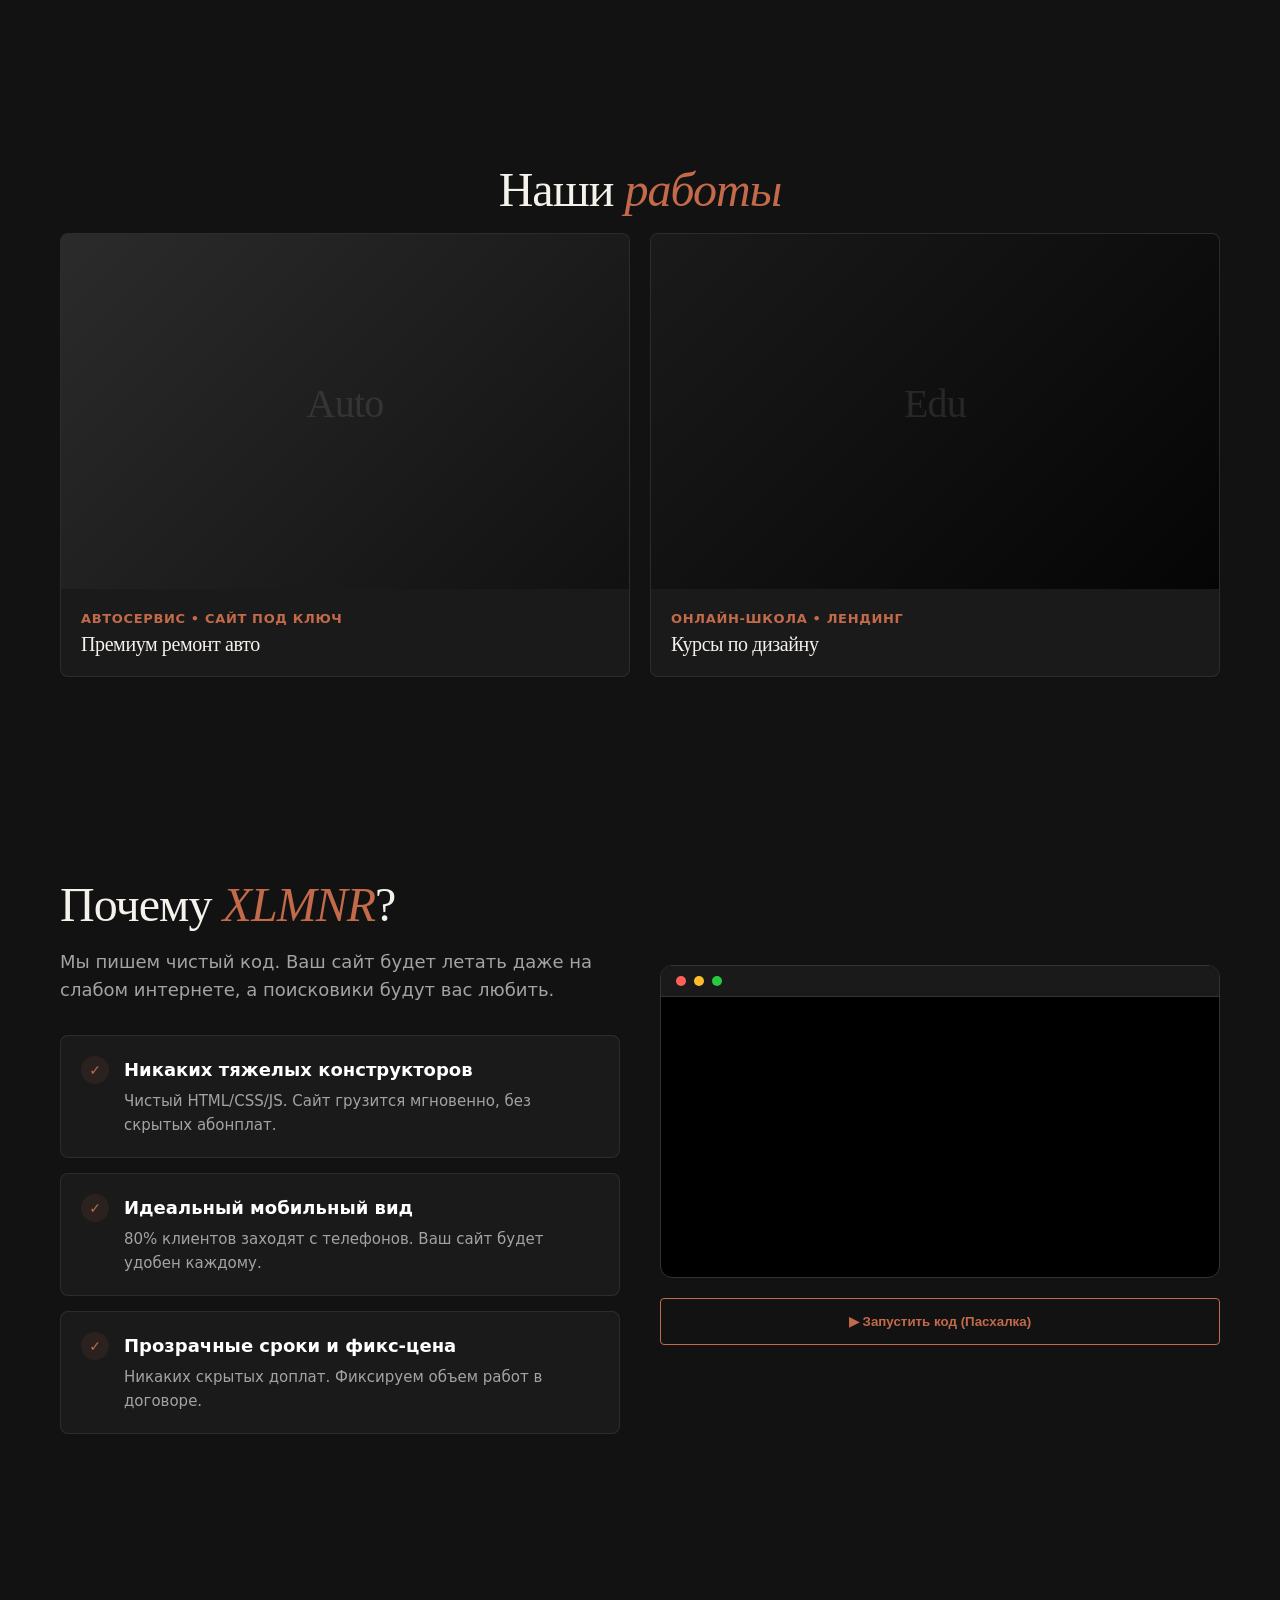
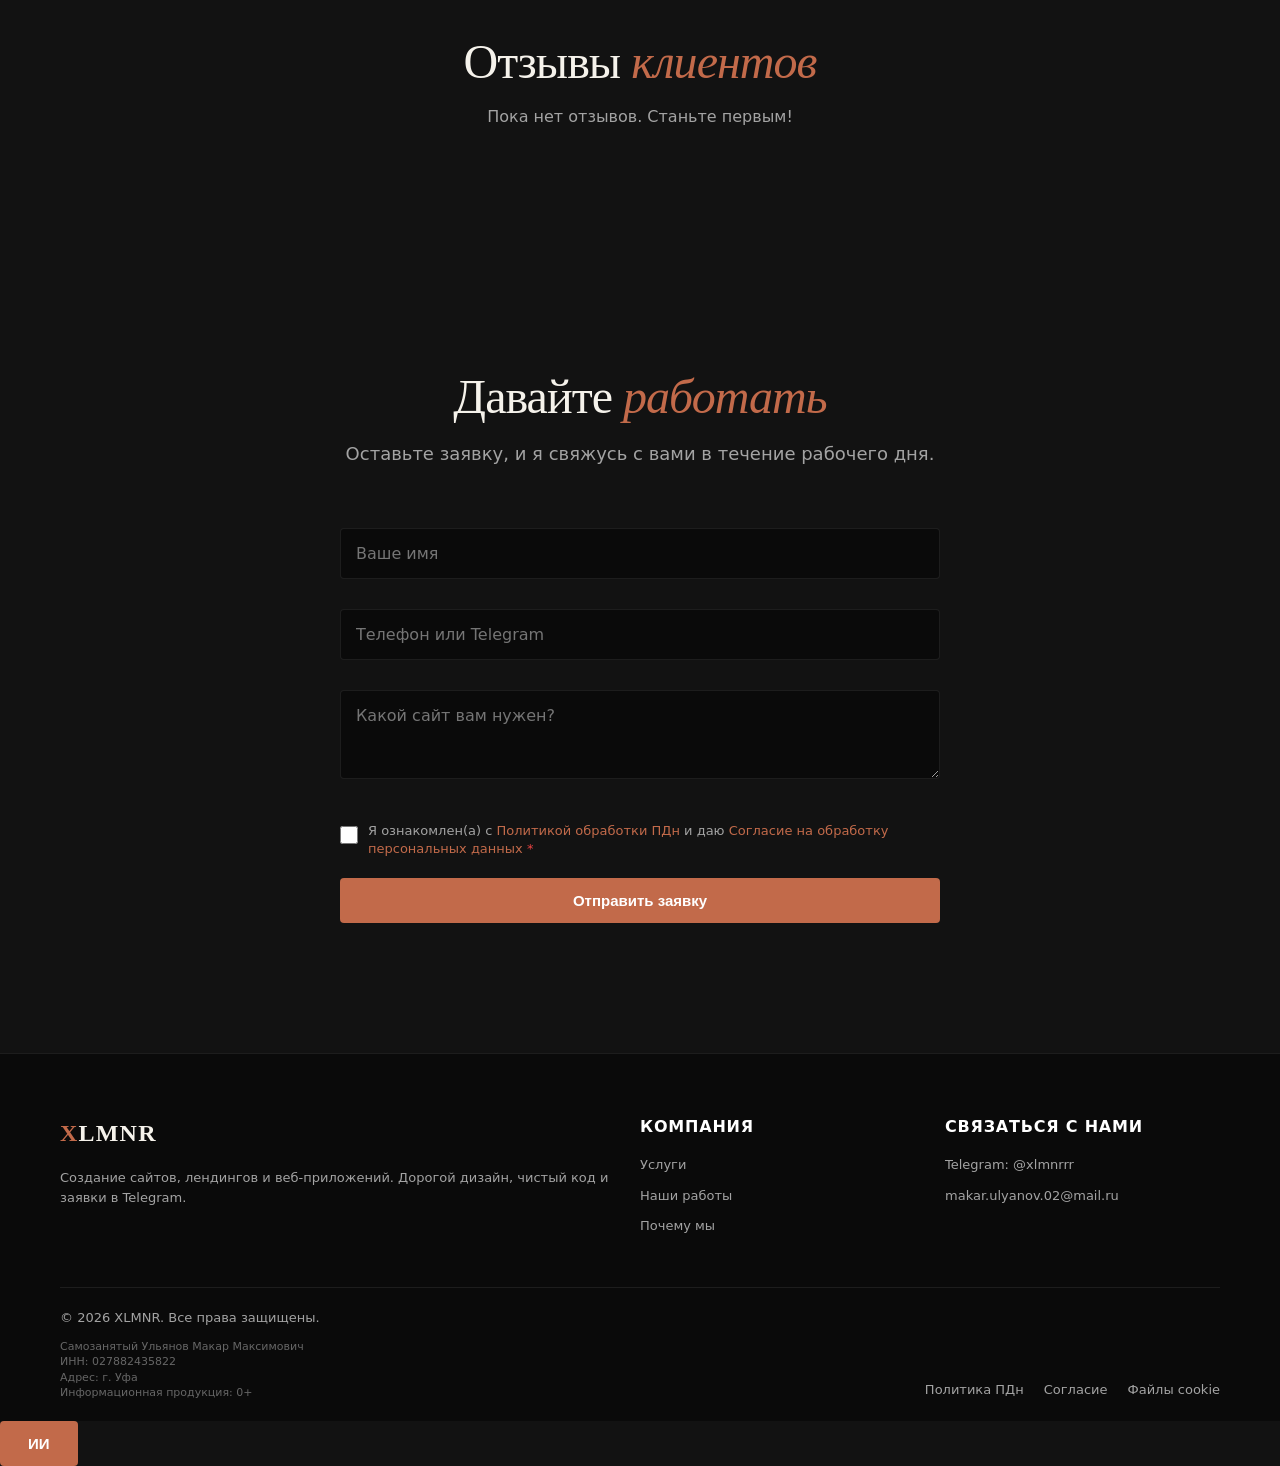
==== commit 9e1bb85a: "Update index.html" ====
--- a/index.html
+++ b/index.html
@@ -10,12 +10,8 @@
   <style>
     /* ================= БАЗА ================= */
     :root {
-      --bg: #121212;
-      --surface: #1a1a1a;
-      --text: #f5f2eb;
-      --text-muted: #a3a3a3;
-      --accent: #c26a4a;
-      --border: rgba(255,255,255,0.08);
+      --bg: #121212; --surface: #1a1a1a; --text: #f5f2eb; --text-muted: #a3a3a3;
+      --accent: #c26a4a; --border: rgba(255,255,255,0.08);
       --font-body: system-ui, -apple-system, "Segoe UI", Roboto, sans-serif;
       --font-display: Georgia, "Times New Roman", serif;
     }
@@ -34,15 +30,9 @@
     section { padding: clamp(56px, 8vw, 100px) 0; position: relative; scroll-margin-top: 88px; }
     .section-subtitle { text-align: center; color: var(--text-muted); max-width: 600px; margin: 0 auto 60px; font-size: 18px; }
 
-    /* ================= СКРЫВАЕМ БЕЙДЖ TUQO ================= */
-    a[href*="tuqo.ru"][style*="position: fixed"],
-    a[href*="tuqo.ru"][style*="position:fixed"],
-    #tuqo-badge,
-    .tuqo-badge {
-      display: none !important;
-      opacity: 0 !important;
-      visibility: hidden !important;
-      pointer-events: none !important;
+    /* СКРЫВАЕМ БЕЙДЖ TUQO */
+    a[href*="tuqo.ru"][style*="position: fixed"], a[href*="tuqo.ru"][style*="position:fixed"], #tuqo-badge, .tuqo-badge {
+      display: none !important; opacity: 0 !important; visibility: hidden !important; pointer-events: none !important;
     }
 
     /* ================= ШАПКА ================= */
@@ -68,7 +58,7 @@
     .hero p { font-size: clamp(1.1rem, 2vw, 1.3rem); color: var(--text-muted); margin-bottom: 40px; max-width: 600px; margin-inline: auto; }
     .hero-actions { display: flex; gap: 15px; justify-content: center; flex-wrap: wrap; }
 
-    /* ================= АНИМАЦИИ БЛОКОВ ================= */
+    /* ================= АНИМАЦИИ ================= */
     .reveal { opacity: 0; transform: translateY(30px); transition: opacity 0.8s ease-out, transform 0.8s ease-out; }
     .reveal.in { opacity: 1; transform: translateY(0); }
 
@@ -78,11 +68,7 @@
     .bento-item:hover { border-color: rgba(194, 106, 74, 0.4); transform: translateY(-4px); }
     .bento-item h3 { font-size: 22px; margin-bottom: 10px; color: var(--accent); }
     .bento-item p { color: var(--text-muted); font-size: 15px; }
-    @media (min-width: 768px) {
-      .bento-item.wide { grid-column: span 8; }
-      .bento-item.narrow { grid-column: span 4; }
-      .bento-item.third { grid-column: span 4; }
-    }
+    @media (min-width: 768px) { .bento-item.wide { grid-column: span 8; } .bento-item.narrow { grid-column: span 4; } .bento-item.third { grid-column: span 4; } }
 
     /* ================= ПОРТФОЛИО ================= */
     .portfolio-grid { display: grid; grid-template-columns: repeat(auto-fit, minmax(min(100%, 260px), 1fr)); gap: 20px; }
@@ -118,12 +104,6 @@
     /* ================= ОТЗЫВЫ И ФОРМЫ ================= */
     .reviews-grid { display: grid; grid-template-columns: repeat(auto-fit, minmax(min(100%, 260px), 1fr)); gap: 20px; margin-bottom: 40px; }
     .review-card { background: #1a1a1a; border: 1px solid var(--border); border-radius: 8px; padding: 30px; }
-    .review-header { display: flex; align-items: center; gap: 15px; margin-bottom: 15px; }
-    .review-avatar { width: 45px; height: 45px; background: var(--accent); border-radius: 50%; display: flex; align-items: center; justify-content: center; font-weight: 800; color: #fff; font-size: 18px; }
-    .review-author { font-weight: 700; font-size: 16px; color: #fff; }
-    .review-date { font-size: 12px; color: var(--text-muted); }
-    .review-text { color: #ddd; font-size: 15px; line-height: 1.5; }
-    .add-review-form { max-width: 600px; margin: 0 auto; background: #1a1a1a; padding: 30px; border-radius: 8px; border: 1px solid var(--border); }
     .form-group { margin-bottom: 15px; }
     .form-group input, .form-group textarea { width: 100%; padding: 15px; background: rgba(0,0,0,0.4); border: 1px solid var(--border); border-radius: 4px; color: var(--text); font-family: inherit; font-size: 16px; }
     .form-group input:focus, .form-group textarea:focus { outline: none; border-color: var(--accent); }
@@ -165,17 +145,7 @@
     @media (min-width: 768px) { .footer-bottom-center { flex-direction: row; gap: 20px; flex-wrap: wrap; } }
     .footer-bottom-center a, .footer-bottom-center button { color: var(--text-muted); text-decoration: none; background: none; border: none; padding: 0; cursor: pointer; font-size: 13px; transition: 0.3s; }
     .footer-bottom-center a:hover, .footer-bottom-center button:hover { color: var(--accent); }
-    .footer-bottom-right { text-align: left; }
-    @media (min-width: 768px) { .footer-bottom-right { text-align: right; } }
     .footer-requisites { font-size: 11px; color: #666; margin-top: 10px; line-height: 1.4; }
-
-    /* COOKIE BANNER */
-    .cookie-banner { position: fixed; left: 12px; right: 12px; bottom: calc(12px + env(safe-area-inset-bottom)); z-index: 1400; max-width: 960px; margin-inline: auto; background: #1a1a1a; color: var(--text); border: 1px solid var(--border); border-radius: 8px; padding: 16px; box-shadow: 0 10px 30px rgba(0,0,0,0.8); display: flex; flex-wrap: wrap; gap: 12px; align-items: center; justify-content: space-between; font-size: 14px; }
-    .ai-fab { position: fixed; right: 16px; bottom: calc(20px + env(safe-area-inset-bottom)); z-index: 1100; border-radius: 50%; width: 56px; height: 56px; padding: 0; box-shadow: 0 4px 15px rgba(194, 106, 74, 0.4); }
-    body.has-cookie .ai-fab { bottom: calc(148px + env(safe-area-inset-bottom)); }
-    .cookie-banner[hidden] { display: none; }
-    .cookie-banner__text { flex: 1; min-width: 250px; }
-    .cookie-banner__actions { display: flex; gap: 10px; flex-wrap: wrap; }
 
     /* МОДАЛКА БРАУЗЕРА */
     .modal-overlay { position: fixed; inset: 0; background: rgba(0, 0, 0, 0.95); z-index: 2000; display: flex; align-items: center; justify-content: center; padding: 20px; opacity: 0; pointer-events: none; transition: opacity 0.3s; }
@@ -193,25 +163,14 @@
     .browser-iframe { width: 100%; height: 100%; border: none; }
 
     @media (max-width: 860px) {
-      .nav-toggle { display: flex; }
-      .header-cta { display: none; }
-      .nav-cta { display: inline-flex; }
-      .nav-panel {
-        display: none;
-        position: absolute;
-        left: 0; right: 0; top: 100%;
-        background: #161616;
-        border-bottom: 1px solid var(--border);
-        padding: 8px 16px 16px;
-        flex-direction: column;
-        gap: 4px;
-      }
+      .nav-toggle { display: flex; } .header-cta { display: none; } .nav-cta { display: inline-flex; }
+      .nav-panel { display: none; position: absolute; left: 0; right: 0; top: 100%; background: #161616; border-bottom: 1px solid var(--border); padding: 8px 16px 16px; flex-direction: column; gap: 4px; }
       .header.menu-open .nav-panel { display: flex; }
       .nav { flex-direction: column; gap: 0; }
       .nav a { display: block; padding: 14px 4px; border-bottom: 1px solid var(--border); font-size: 16px; }
       .nav-cta { width: 100%; margin-top: 12px; }
       .hero-actions { flex-direction: column; align-items: stretch; }
-      .hero-actions .btn, .contact-form > .btn, .add-review-form .btn { width: 100%; }
+      .hero-actions .btn, .contact-form > .btn { width: 100%; }
       .browser-window { height: 92dvh; border-radius: 10px; }
       .ai-window { width: 100%; height: 100dvh; max-height: 100dvh; border-radius: 0; max-width: none; }
       .modal-overlay, .ai-modal { padding: 0; }
@@ -219,15 +178,9 @@
       .feature-item:hover, .bento-item:hover, .portfolio-item:hover { transform: none; }
       .bento-item { padding: 24px; }
       .container { padding-left: 16px; padding-right: 16px; }
-      .cookie-banner__actions { width: 100%; }
-      .cookie-banner__actions .btn { flex: 1; }
     }
-    @media (min-width: 861px) {
-      .nav-panel { display: contents; }
-    }
-    @media (max-width: 380px) {
-      .logo { font-size: 20px; }
-    }
+    @media (min-width: 861px) { .nav-panel { display: contents; } }
+    @media (max-width: 380px) { .logo { font-size: 20px; } }
   </style>
 </head>
 <body>
@@ -240,7 +193,6 @@
         <a href="#services">Услуги</a>
         <a href="#portfolio">Работы</a>
         <a href="#benefits">Почему мы</a>
-        <a href="#reviews">Отзывы</a>
         <a href="#contact">Контакты</a>
       </nav>
       <a href="#contact" class="btn nav-cta">Обсудить проект</a>
@@ -296,7 +248,7 @@
   <div class="container">
     <h2 class="reveal">Наши <span>работы</span></h2>
     <div class="portfolio-grid">
-      <div class="portfolio-item reveal" onclick="openBrowser('autoservice/avtoazbuka.html', 'avtoservice')">
+      <div class="portfolio-item reveal" onclick="openBrowser('autoservice/avtoazbuka.html')">
         <div class="portfolio-img" style="background: linear-gradient(135deg, #2b2b2b, #111);">
           <h2 style="color: rgba(255,255,255,0.1); font-size: 40px; font-family: var(--font-display);">Auto</h2>
         </div>
@@ -376,23 +328,14 @@
       <div class="form-group"><input type="text" id="clientName" placeholder="Ваше имя" required maxlength="80"></div>
       <div class="form-group"><input type="tel" id="clientPhone" placeholder="Телефон или Telegram" required maxlength="40"></div>
       <div class="form-group"><textarea id="clientMessage" placeholder="Какой сайт вам нужен?" rows="3"></textarea></div>
-
       <input type="text" id="website" style="display:none" tabindex="-1" autocomplete="off">
-
+      
       <div class="consent-group">
         <input type="checkbox" id="consentPd" required>
         <label for="consentPd">
           Я ознакомлен(а) с <a href="privacy/index.html" target="_blank" rel="noopener noreferrer">Политикой обработки ПДн</a> и даю <a href="consent/index.html" target="_blank" rel="noopener noreferrer">Согласие на обработку персональных данных</a> <span style="color:#ef4444">*</span>
         </label>
       </div>
-
-      <div class="consent-group">
-        <input type="checkbox" id="consentMarketing">
-        <label for="consentMarketing">
-          Согласен(на) на получение рекламных и информационных сообщений (необязательно)
-        </label>
-      </div>
-
       <button type="submit" class="btn" id="submitBtn" style="width: 100%;">Отправить заявку</button>
       <div id="formStatus" style="text-align: center; margin-top: 15px; font-weight: 600;"></div>
     </form>
@@ -412,7 +355,6 @@
           <li><a href="#services">Услуги</a></li>
           <li><a href="#portfolio">Наши работы</a></li>
           <li><a href="#benefits">Почему мы</a></li>
-          <li><a href="#reviews">Отзывы</a></li>
         </ul>
       </div>
       <div class="footer-col">
@@ -423,7 +365,6 @@
         </ul>
       </div>
     </div>
-
     <div class="footer-bottom">
       <div class="footer-bottom-left">
         <p>© 2026 XLMNR. Все права защищены.</p>
@@ -438,7 +379,6 @@
         <a href="privacy/index.html" target="_blank" rel="noopener noreferrer">Политика ПДн</a>
         <a href="consent/index.html" target="_blank" rel="noopener noreferrer">Согласие</a>
         <a href="cookie/index.html" target="_blank" rel="noopener noreferrer">Файлы cookie</a>
-        <button id="cookieSettings" type="button">Настройки cookie</button>
       </div>
     </div>
   </div>
@@ -466,9 +406,7 @@
   <div class="browser-window">
     <div class="browser-header">
       <div class="browser-dots">
-        <span onclick="closeBrowser()"></span>
-        <span></span>
-        <span></span>
+        <span onclick="closeBrowser()"></span><span></span><span></span>
       </div>
       <div class="browser-address" id="browserUrl">autoservice</div>
     </div>
@@ -479,168 +417,73 @@
 </div>
 
 <script>
-  // ==========================================
-  // ВСТАВЬТЕ СЮДА ССЫЛКУ НА ВАШУ ЯНДЕКС ФУНКЦИЮ
-  // ==========================================
-  const YANDEX_PROXY_URL = 'ВСТАВЬТЕ_ССЫЛКУ_ИЗ_ЯНДЕКС_ОБЛАКА';
-
-  // 1. Меню
+  // ССЫЛКА НА ВАШУ ФУНКЦИЮ ИЗ YANDEX CLOUD
+  const YANDEX_PROXY_URL = 'https://functions.yandexcloud.net/d4ele1sumghv1m4m7ij7';
+
   if (!document.body.classList.contains('is-wip')) setTimeout(() => document.getElementById('mainHeader').classList.add('show'), 150);
   const navToggle = document.getElementById('navToggle');
   const mainHeader = document.getElementById('mainHeader');
-  function closeMenu() {
-    mainHeader.classList.remove('menu-open');
-    if (navToggle) navToggle.setAttribute('aria-expanded', 'false');
-  }
-  navToggle?.addEventListener('click', () => {
-    const open = mainHeader.classList.toggle('menu-open');
-    navToggle.setAttribute('aria-expanded', open ? 'true' : 'false');
-  });
+  function closeMenu() { mainHeader.classList.remove('menu-open'); if (navToggle) navToggle.setAttribute('aria-expanded', 'false'); }
+  navToggle?.addEventListener('click', () => { const open = mainHeader.classList.toggle('menu-open'); navToggle.setAttribute('aria-expanded', open ? 'true' : 'false'); });
   document.querySelectorAll('#siteNav a').forEach(a => a.addEventListener('click', closeMenu));
 
-  // 2. Анимации скролла
   const observer = new IntersectionObserver((entries) => {
-    entries.forEach(entry => {
-      if (entry.isIntersecting) {
-        entry.target.classList.add('in');
-        observer.unobserve(entry.target);
-      }
-    });
+    entries.forEach(entry => { if (entry.isIntersecting) { entry.target.classList.add('in'); observer.unobserve(entry.target); } });
   }, { threshold: 0.1 });
   document.querySelectorAll('.reveal').forEach(el => observer.observe(el));
 
-  // 3. Форма
   document.getElementById('contactForm').addEventListener('submit', async function(e) {
     e.preventDefault();
-    if (!document.getElementById('consentPd').checked) {
-      alert('Поставьте галочку согласия на обработку ПДн.');
-      return;
-    }
-
-    const btn = document.getElementById('submitBtn');
-    const status = document.getElementById('formStatus');
-    const name = document.getElementById('clientName').value.trim();
-    const phone = document.getElementById('clientPhone').value.trim();
-    const message = document.getElementById('clientMessage').value.trim();
-    const website = document.getElementById('website').value;
-
+    if (!document.getElementById('consentPd').checked) { alert('Поставьте галочку согласия на обработку ПДн.'); return; }
+    const btn = document.getElementById('submitBtn'); const status = document.getElementById('formStatus');
+    const name = document.getElementById('clientName').value.trim(); const phone = document.getElementById('clientPhone').value.trim();
+    const message = document.getElementById('clientMessage').value.trim(); const website = document.getElementById('website').value;
     if (website) return;
-    if (!name || !phone) {
-      status.textContent = 'Заполните имя и телефон.';
-      status.style.color = '#ef4444';
-      return;
-    }
-
-    btn.textContent = 'Отправляется...'; btn.disabled = true;
-    status.textContent = '';
-
+    if (!name || !phone) { status.textContent = 'Заполните имя и телефон.'; status.style.color = '#ef4444'; return; }
+    btn.textContent = 'Отправляется...'; btn.disabled = true; status.textContent = '';
+    
     const text = `📩 Новая заявка с сайта XLMNR\n\n👤 Имя: ${name}\n📞 Телефон: ${phone}\n💬 Сообщение: ${message || '—'}`;
-
     try {
-      const res = await fetch(YANDEX_PROXY_URL, {
-        method: 'POST',
-        headers: { 'Content-Type': 'application/json' },
-        body: JSON.stringify({ action: 'lead', text: text })
-      });
-
+      const res = await fetch(YANDEX_PROXY_URL, { method: 'POST', headers: { 'Content-Type': 'application/json' }, body: JSON.stringify({ action: 'lead', text: text }) });
       if (!res.ok) throw new Error('Ошибка');
-      btn.textContent = 'Заявка отправлена!';
-      status.textContent = 'Спасибо! Я свяжусь с вами в ближайшее время.';
-      status.style.color = '#10b981';
-      this.reset();
+      btn.textContent = 'Заявка отправлена!'; status.textContent = 'Спасибо! Я свяжусь с вами в ближайшее время.'; status.style.color = '#10b981'; this.reset();
     } catch (err) {
-      btn.textContent = 'Ошибка';
-      status.textContent = 'Ошибка отправки. Попробуйте позже.';
-      status.style.color = '#ef4444';
-    } finally {
-      setTimeout(() => { btn.textContent = 'Отправить заявку'; btn.disabled = false; }, 3000);
-    }
+      btn.textContent = 'Ошибка'; status.textContent = 'Ошибка отправки. Попробуйте позже.'; status.style.color = '#ef4444';
+    } finally { setTimeout(() => { btn.textContent = 'Отправить заявку'; btn.disabled = false; }, 3000); }
   });
 
-  // 4. Пасхалка
-  const btnRun = document.getElementById('btnRunCode');
-  const term = document.getElementById('terminalBody');
-  let isRunning = false;
+  const btnRun = document.getElementById('btnRunCode'); const term = document.getElementById('terminalBody'); let isRunning = false;
   btnRun?.addEventListener('click', async () => {
     if (isRunning) return; isRunning = true; btnRun.textContent = 'Выполняется...'; term.innerHTML = '';
     const sleep = ms => new Promise(r => setTimeout(r, ms));
-    const type = async (txt, cls='') => {
-      const s = document.createElement('span'); s.className = cls; term.appendChild(s);
-      for(let i=0; i<txt.length; i++){ s.textContent += txt[i]; term.scrollTop = term.scrollHeight; await sleep(20); }
-    };
-    await type('user@xlmr:~$ ', 't-accent'); await type('init_site.js\n', 't-white');
-    await sleep(500);
+    const type = async (txt, cls='') => { const s = document.createElement('span'); s.className = cls; term.appendChild(s); for(let i=0; i<txt.length; i++){ s.textContent += txt[i]; term.scrollTop = term.scrollHeight; await sleep(20); } };
+    await type('user@xlmr:~$ ', 't-accent'); await type('init_site.js\n', 't-white'); await sleep(500);
     for(let i=0; i<3; i++){ await type('> Optimizing assets...\n', 't-dim'); await sleep(300); }
-    await type('> // Компиляция завершена успешно.\n', 't-accent');
-    btnRun.textContent = '▶ Запустить код'; isRunning = false;
+    await type('> // Компиляция завершена успешно.\n', 't-accent'); btnRun.textContent = '▶ Запустить код'; isRunning = false;
   });
 
-  // 5. Модалка портфолио
-  const browserModal = document.getElementById('browserModal');
-  const browserIframe = document.getElementById('browserIframe');
-  window.openBrowser = function (url) {
-    browserModal.classList.add('open');
-    document.body.style.overflow = 'hidden';
-    if (browserIframe.getAttribute('src') !== url) browserIframe.src = url;
-  };
-  window.closeBrowser = function () {
-    browserModal.classList.remove('open');
-    if (!document.getElementById('aiModal').classList.contains('open')) document.body.style.overflow = '';
-    setTimeout(() => { browserIframe.src = 'about:blank'; }, 300);
-  };
-  document.addEventListener('keydown', (e) => {
-    if (e.key !== 'Escape') return;
-    closeBrowser();
-    closeMenu();
-    document.getElementById('aiModal').classList.remove('open');
-    document.body.style.overflow = '';
-  });
+  const browserModal = document.getElementById('browserModal'); const browserIframe = document.getElementById('browserIframe');
+  window.openBrowser = function (url) { browserModal.classList.add('open'); document.body.style.overflow = 'hidden'; if (browserIframe.getAttribute('src') !== url) browserIframe.src = url; };
+  window.closeBrowser = function () { browserModal.classList.remove('open'); if (!document.getElementById('aiModal').classList.contains('open')) document.body.style.overflow = ''; setTimeout(() => { browserIframe.src = 'about:blank'; }, 300); };
+  document.addEventListener('keydown', (e) => { if (e.key !== 'Escape') return; closeBrowser(); closeMenu(); document.getElementById('aiModal').classList.remove('open'); document.body.style.overflow = ''; });
   browserModal.addEventListener('click', (e) => { if (e.target === browserModal) closeBrowser(); });
 
-  // 6. ИИ-чат
   const aiModal = document.getElementById('aiModal');
-  document.getElementById('aiFab')?.addEventListener('click', () => {
-    aiModal.classList.add('open');
-    document.body.style.overflow = 'hidden';
-  });
-  document.querySelector('.ai-close')?.addEventListener('click', () => {
-    aiModal.classList.remove('open');
-    if (!browserModal.classList.contains('open')) document.body.style.overflow = '';
-  });
-  aiModal?.addEventListener('click', (e) => {
-    if (e.target === aiModal) {
-      aiModal.classList.remove('open');
-      if (!browserModal.classList.contains('open')) document.body.style.overflow = '';
-    }
-  });
+  document.getElementById('aiFab')?.addEventListener('click', () => { aiModal.classList.add('open'); document.body.style.overflow = 'hidden'; });
+  document.querySelector('.ai-close')?.addEventListener('click', () => { aiModal.classList.remove('open'); if (!browserModal.classList.contains('open')) document.body.style.overflow = ''; });
+  aiModal?.addEventListener('click', (e) => { if (e.target === aiModal) { aiModal.classList.remove('open'); if (!browserModal.classList.contains('open')) document.body.style.overflow = ''; } });
 
   async function sendAiMessage() {
-    const input = document.getElementById('aiInput');
-    const chat = document.getElementById('aiChat');
-    const text = input.value.trim();
+    const input = document.getElementById('aiInput'); const chat = document.getElementById('aiChat'); const text = input.value.trim();
     if (!text) return;
-
-    const userMsg = document.createElement('div');
-    userMsg.className = 'msg user';
-    userMsg.textContent = text;
-    chat.appendChild(userMsg);
+    const userMsg = document.createElement('div'); userMsg.className = 'msg user'; userMsg.textContent = text; chat.appendChild(userMsg);
     input.value = ''; chat.scrollTop = chat.scrollHeight;
-
-    const loadingId = 'loading-' + Date.now();
-    chat.insertAdjacentHTML('beforeend', `<div class="msg bot" id="${loadingId}">Печатает...</div>`);
-    chat.scrollTop = chat.scrollHeight;
-
+    const loadingId = 'loading-' + Date.now(); chat.insertAdjacentHTML('beforeend', `<div class="msg bot" id="${loadingId}">Печатает...</div>`); chat.scrollTop = chat.scrollHeight;
     try {
-      const res = await fetch(YANDEX_PROXY_URL, {
-        method: 'POST',
-        headers: { 'Content-Type': 'application/json' },
-        body: JSON.stringify({ action: 'ai', message: text })
-      });
+      const res = await fetch(YANDEX_PROXY_URL, { method: 'POST', headers: { 'Content-Type': 'application/json' }, body: JSON.stringify({ action: 'ai', message: text }) });
       const data = await res.json();
       document.getElementById(loadingId).textContent = data.text || 'Извините, я не могу ответить сейчас.';
-    } catch (error) {
-      document.getElementById(loadingId).textContent = 'ИИ временно недоступен. Оставьте заявку!';
-    }
+    } catch (error) { document.getElementById(loadingId).textContent = 'ИИ временно недоступен. Оставьте заявку!'; }
     chat.scrollTop = chat.scrollHeight;
   }
 </script>
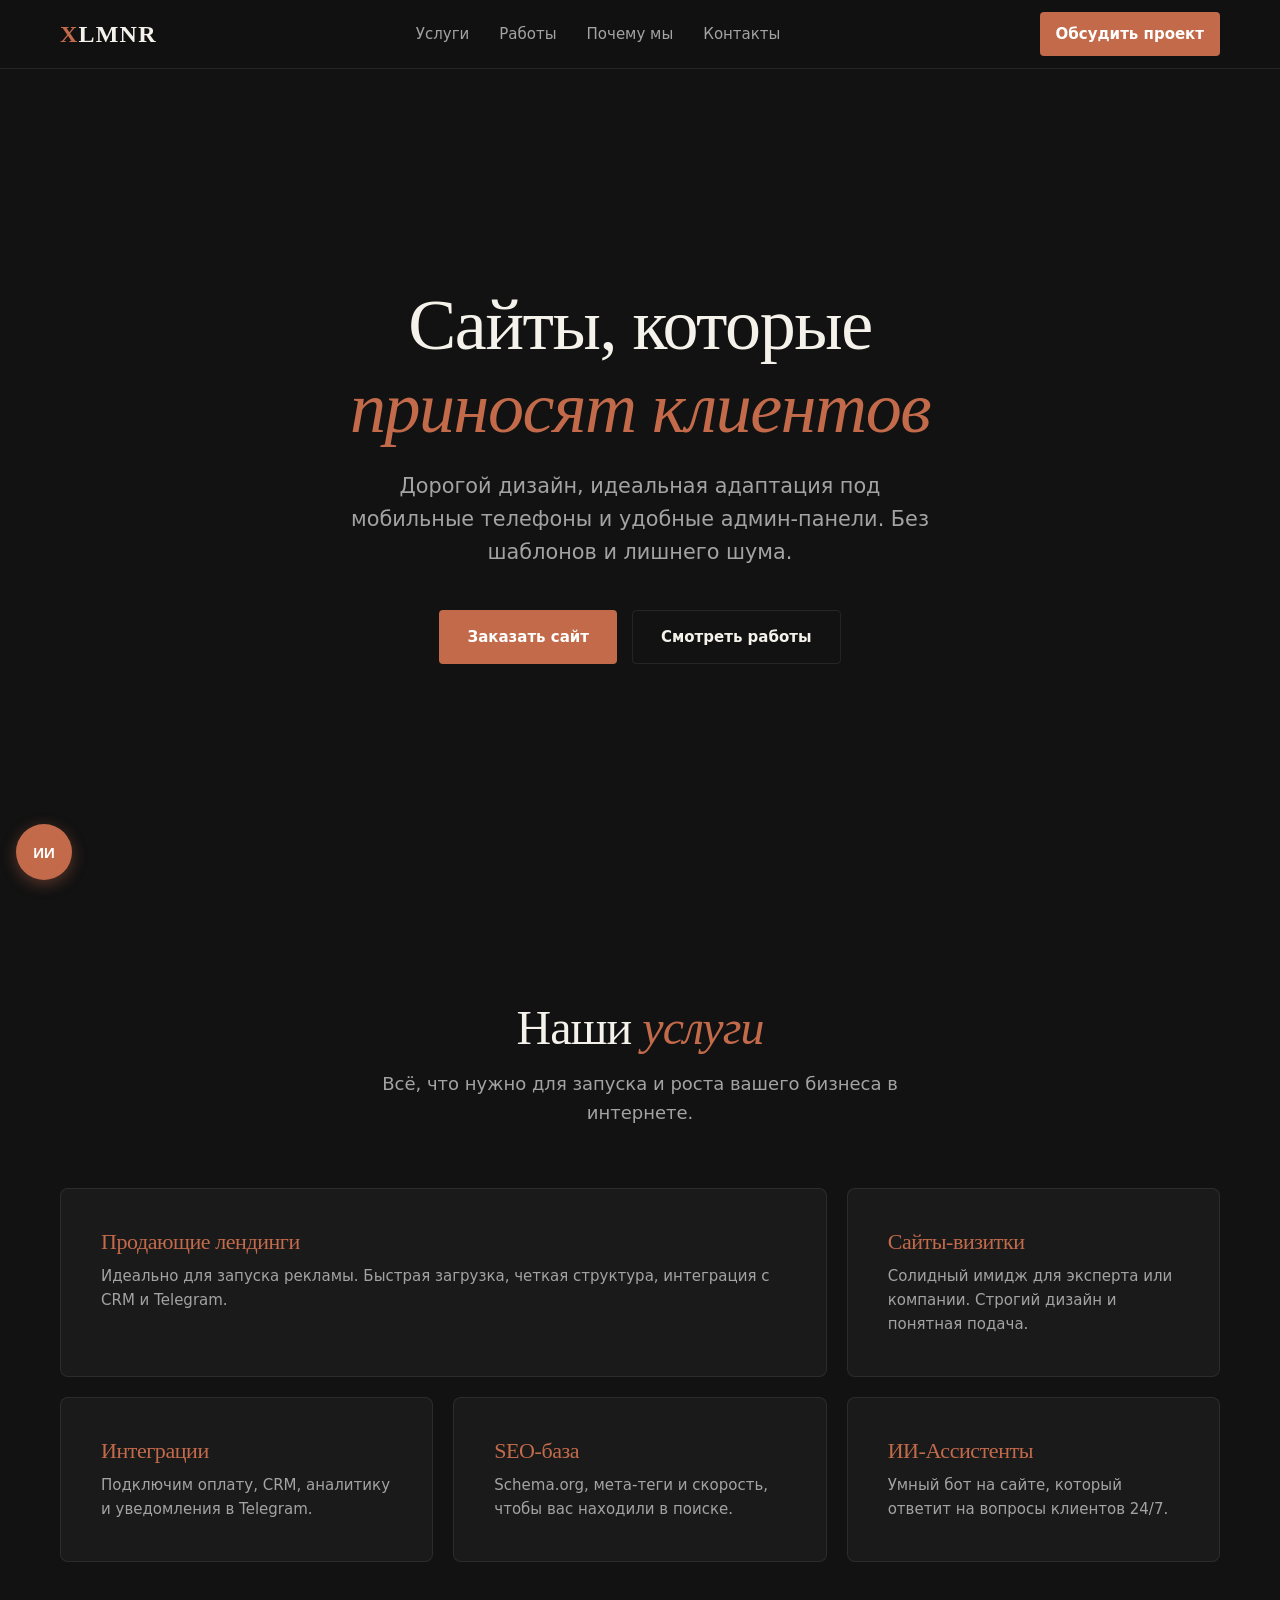
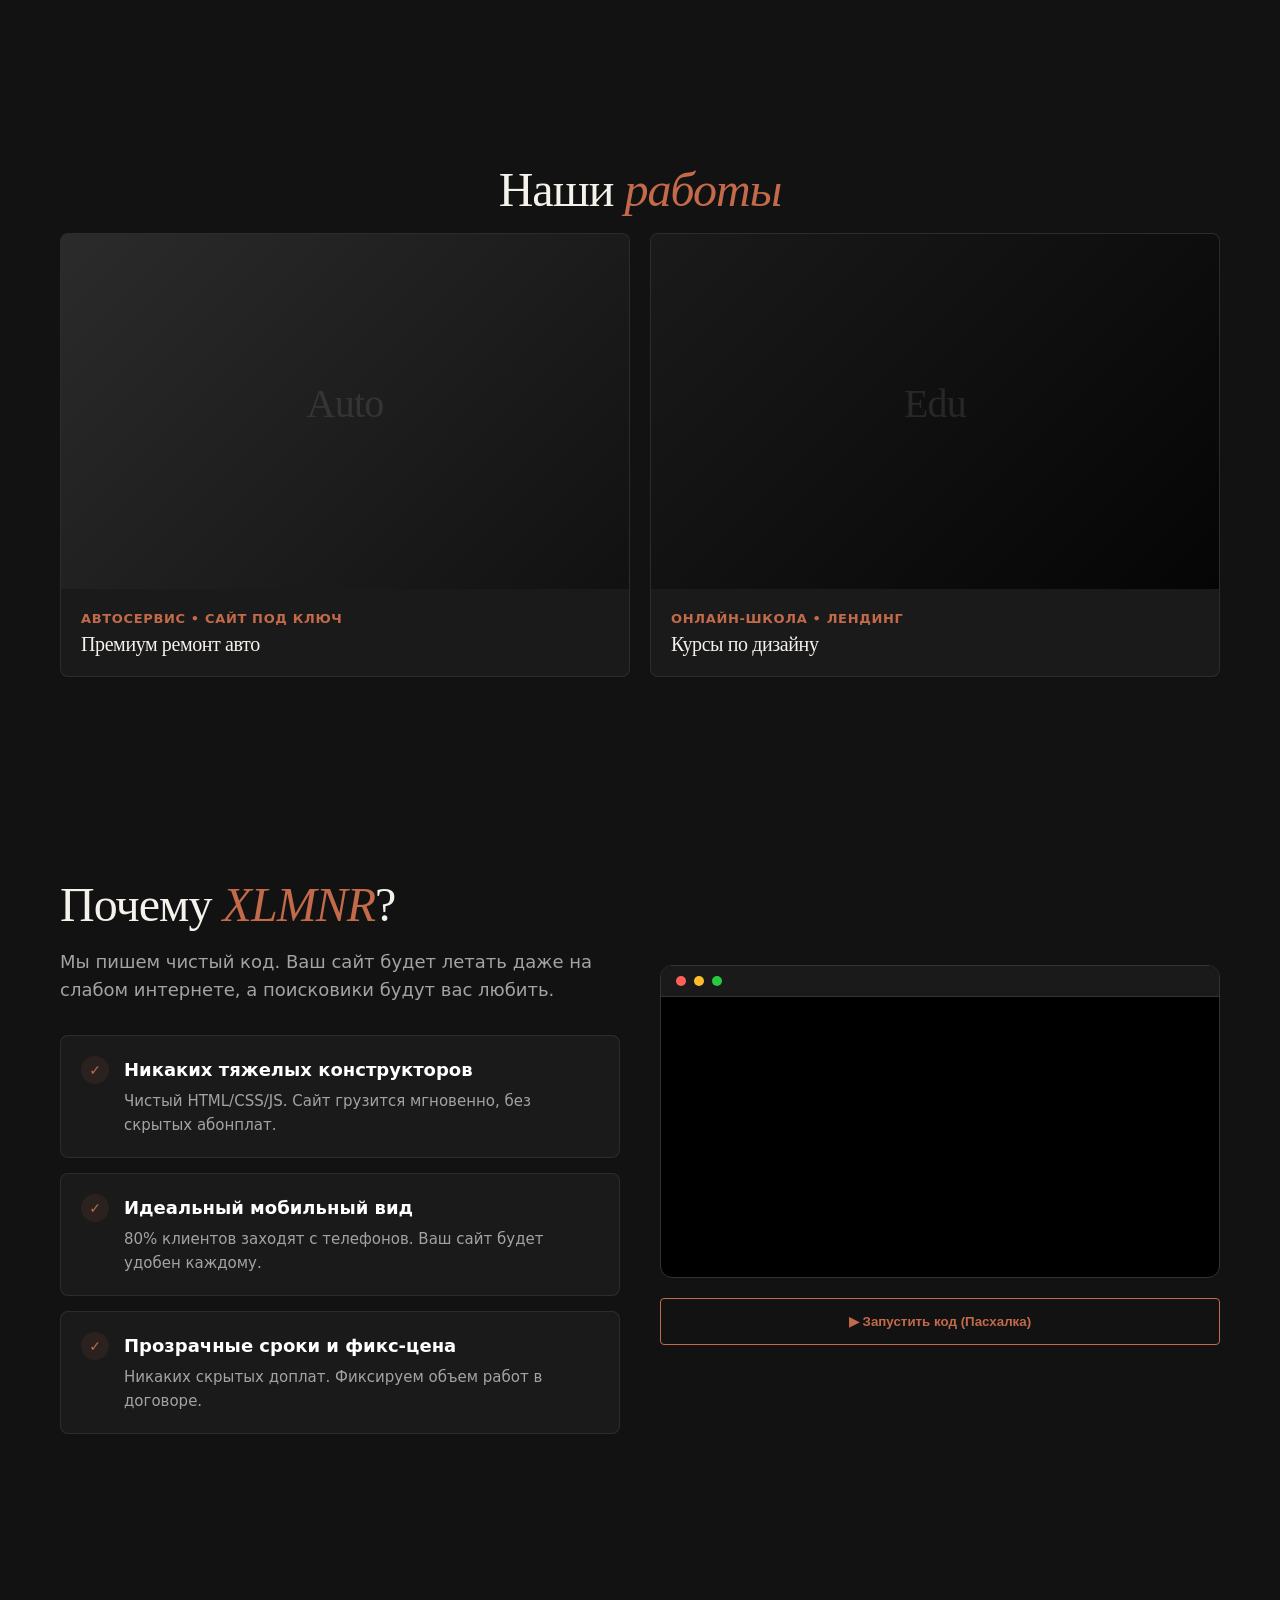
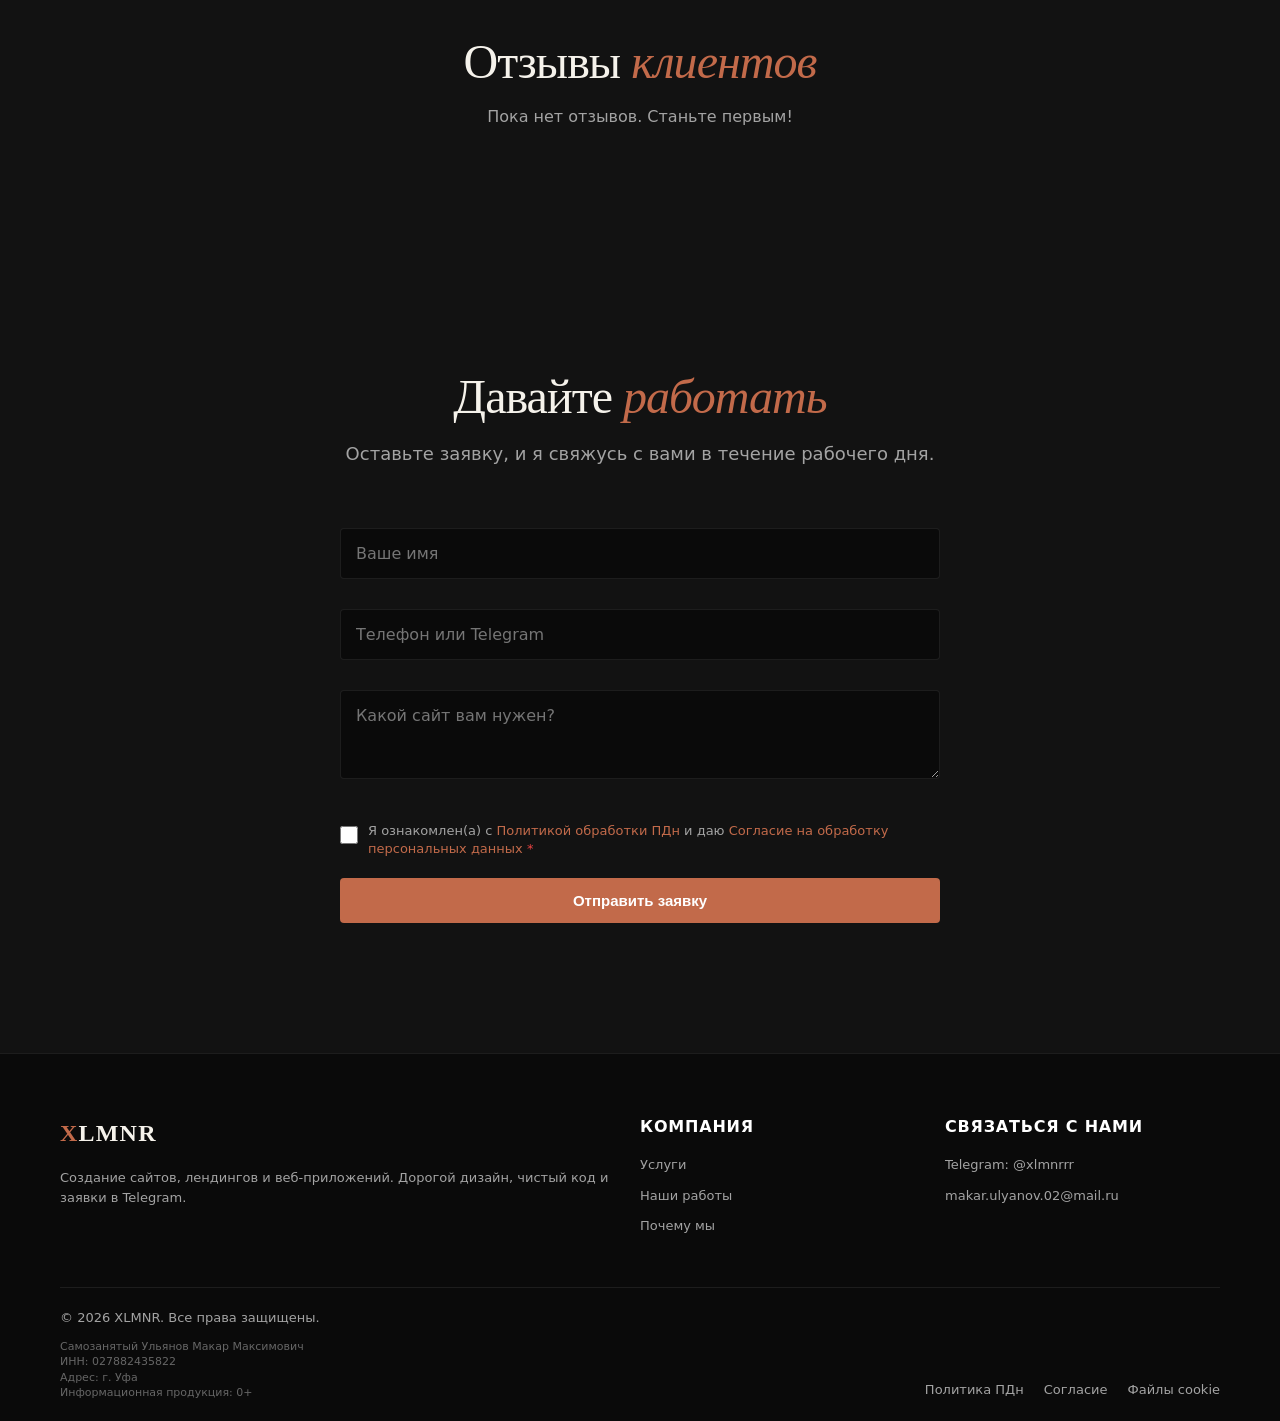
==== commit ad06eef8: "Update index.html" ====
--- a/index.html
+++ b/index.html
@@ -31,7 +31,7 @@
     .section-subtitle { text-align: center; color: var(--text-muted); max-width: 600px; margin: 0 auto 60px; font-size: 18px; }
 
     /* СКРЫВАЕМ БЕЙДЖ TUQO */
-    a[href*="tuqo.ru"][style*="position: fixed"], a[href*="tuqo.ru"][style*="position:fixed"], #tuqo-badge, .tuqo-badge {
+    a[href*="tuqo.ru"], #tuqo-badge, .tuqo-badge {
       display: none !important; opacity: 0 !important; visibility: hidden !important; pointer-events: none !important;
     }
 
@@ -117,6 +117,25 @@
     .consent-group label a:hover { text-decoration: underline; }
 
     /* ================= ИИ-ЧАТ ================= */
+    .ai-fab { 
+      position: fixed; 
+      left: 16px; 
+      bottom: calc(20px + env(safe-area-inset-bottom)); 
+      z-index: 1100; 
+      border-radius: 50%; 
+      width: 56px; 
+      height: 56px; 
+      padding: 0; 
+      box-shadow: 0 4px 15px rgba(194, 106, 74, 0.4); 
+      opacity: 0;
+      animation: fadeInUp 0.6s ease-out 0.5s forwards;
+    }
+    @keyframes fadeInUp {
+      from { opacity: 0; transform: translateY(20px); }
+      to { opacity: 1; transform: translateY(0); }
+    }
+    body.has-cookie .ai-fab { bottom: calc(148px + env(safe-area-inset-bottom)); }
+
     .ai-modal { position: fixed; inset: 0; background: rgba(0,0,0,0.9); z-index: 2000; display: flex; align-items: center; justify-content: center; opacity: 0; pointer-events: none; transition: 0.3s; }
     .ai-modal.open { opacity: 1; pointer-events: auto; }
     .ai-window { background: var(--bg); width: 100%; max-width: 500px; border-radius: 12px; border: 1px solid var(--border); display: flex; flex-direction: column; height: 600px; max-height: 90vh; overflow: hidden; }
